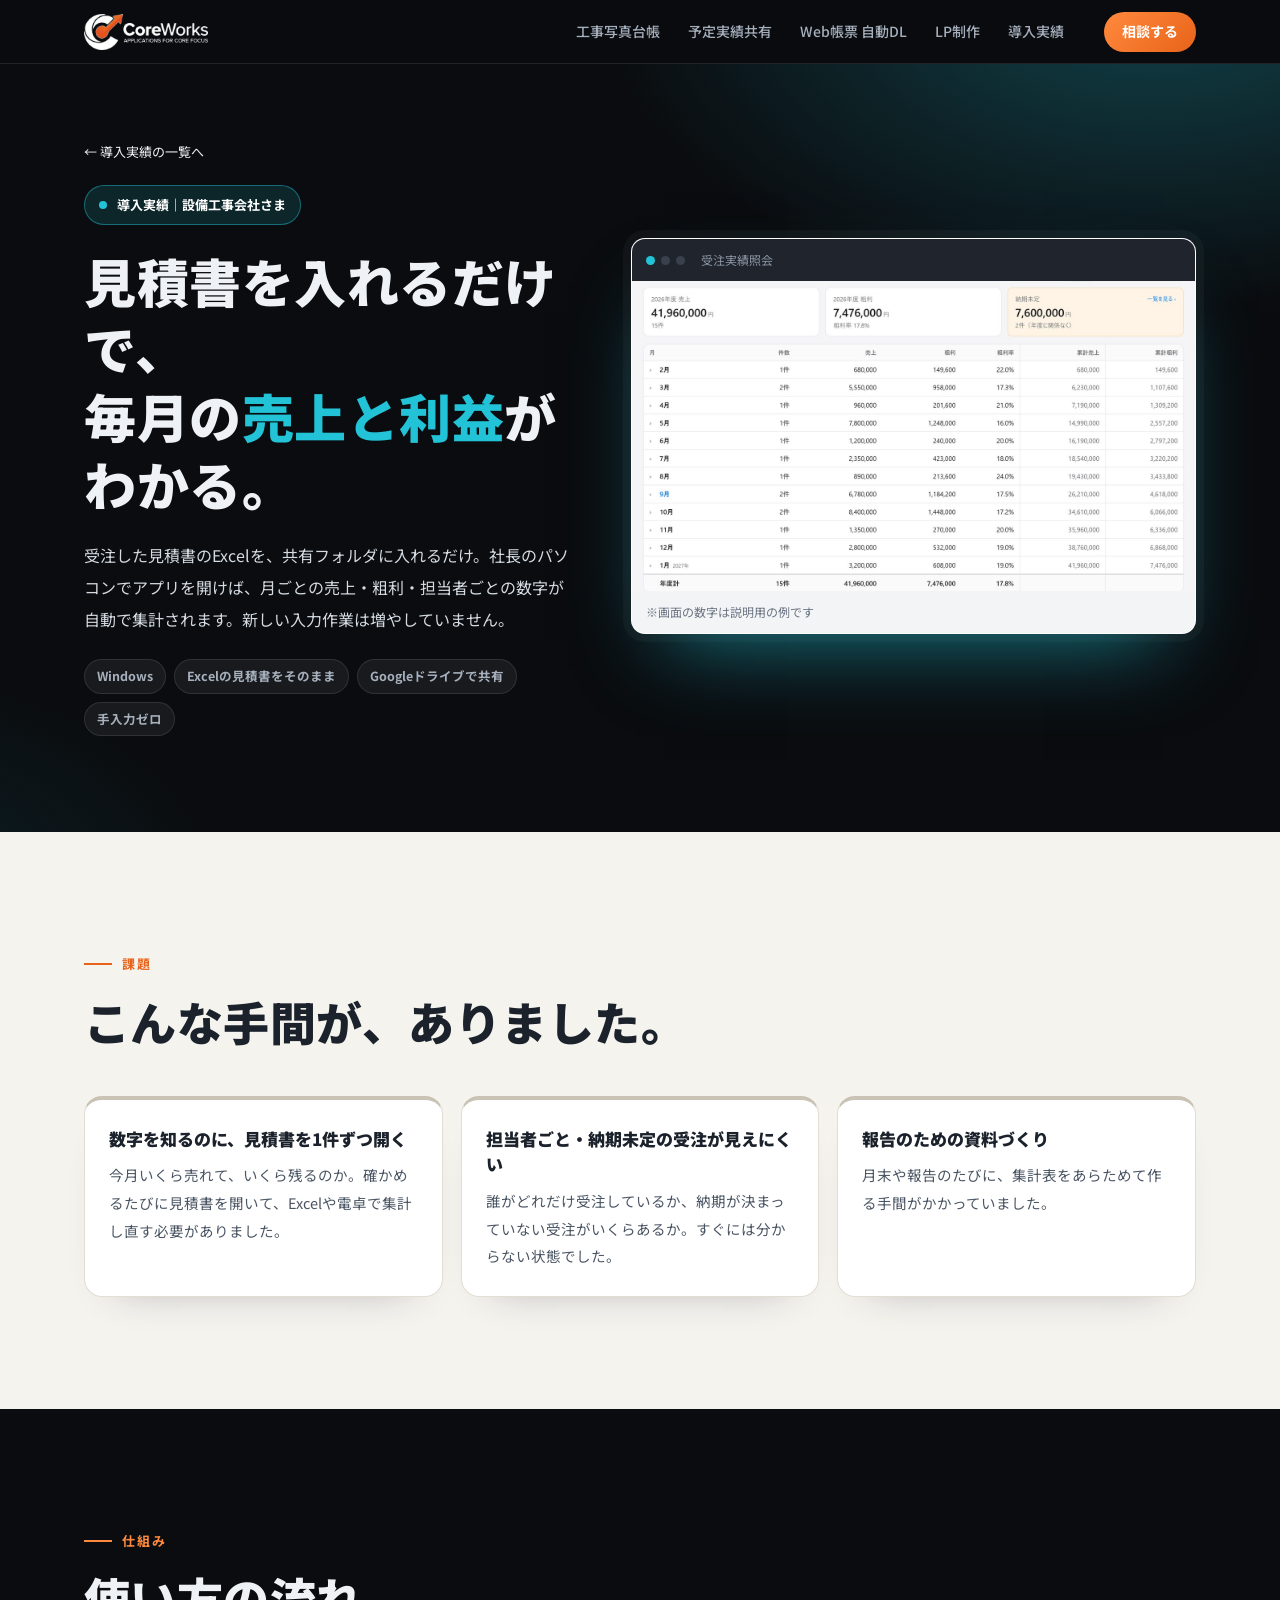
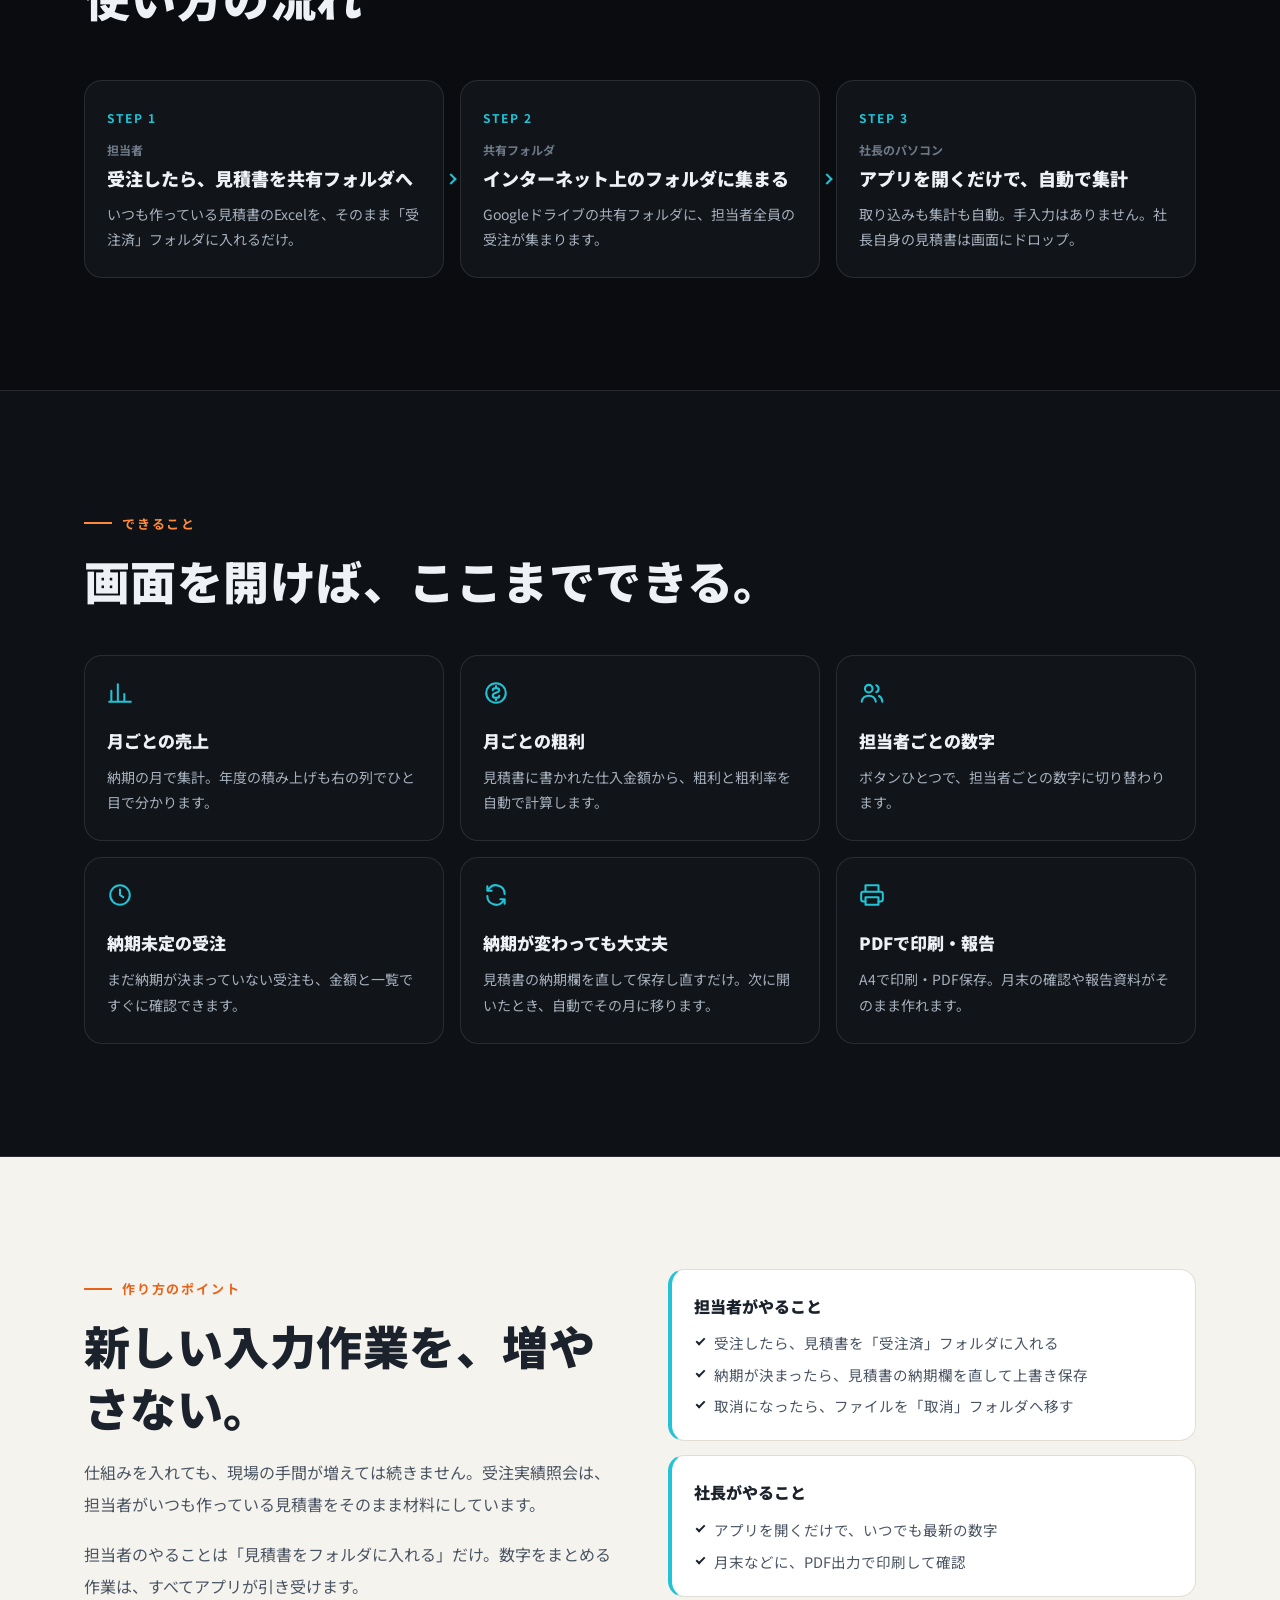
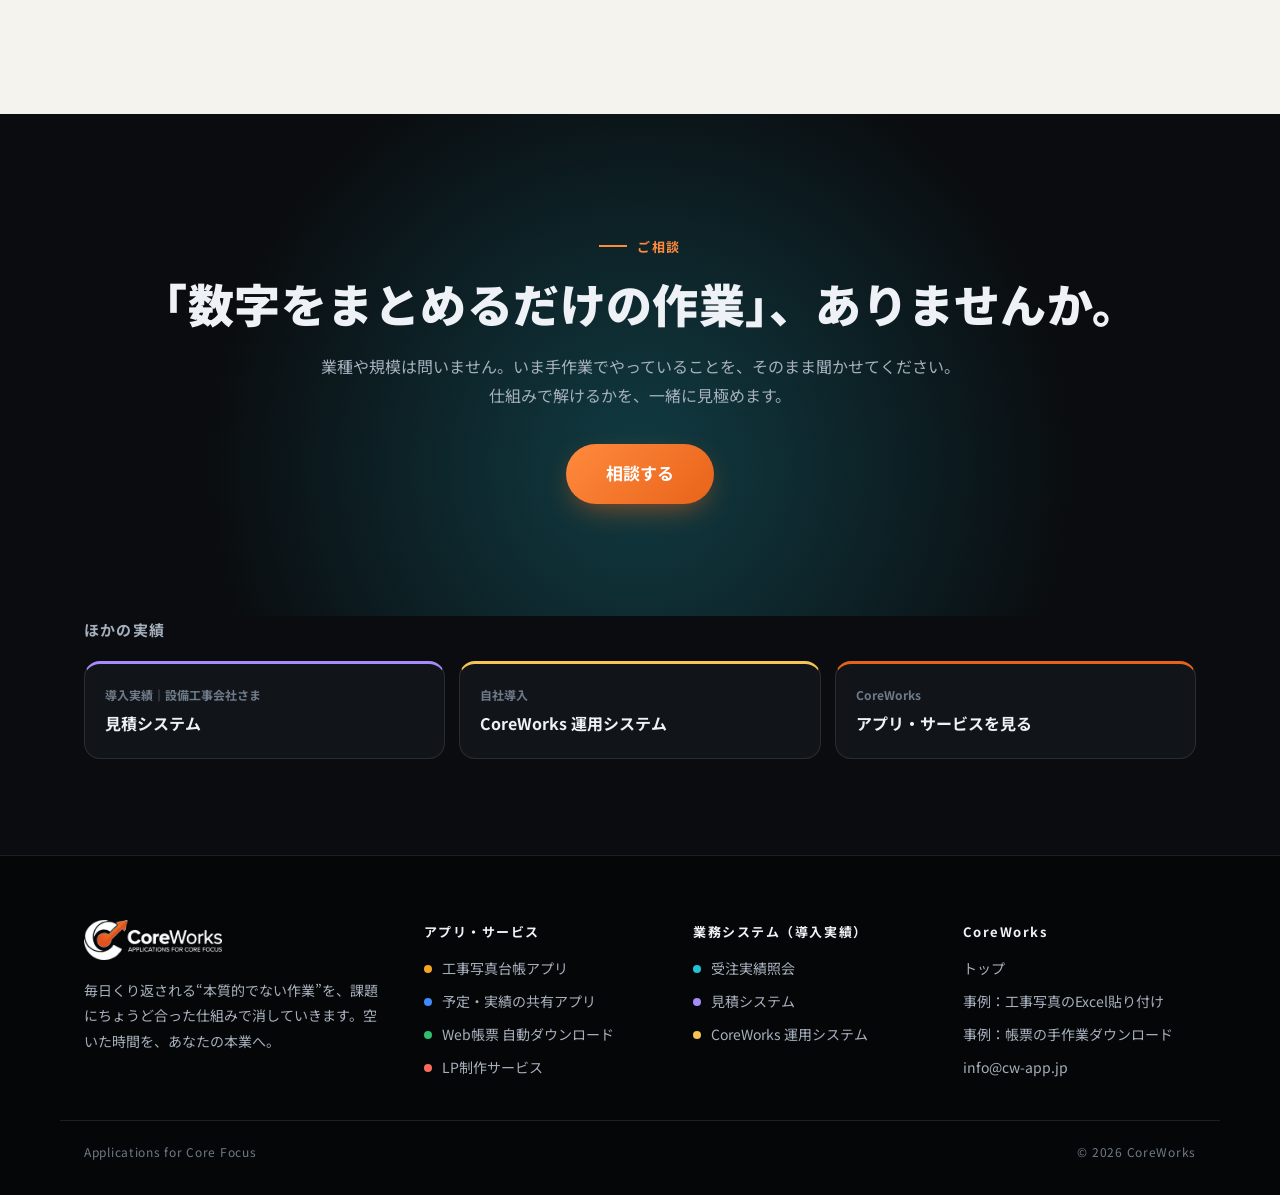
==== juchu/index.html @ 29205e90 "導入実績ページ3つを追加し、トップの製品カードを縮小 - /juchu/ 受注実績照会・/mitsumori/ 見積システム・/unyo/ 運用システム（共通の型 works.css） - トップ: " ====
<!DOCTYPE html>
<html lang="ja">
<head>
<meta charset="UTF-8">
<meta name="viewport" content="width=device-width, initial-scale=1.0">
<title>受注実績照会｜見積書を入れるだけで、毎月の売上と利益がわかる - CoreWorks導入実績</title>
<meta name="description" content="受注した見積書のExcelを共有フォルダに入れるだけ。アプリを開けば、月ごとの売上・粗利・担当者別の数字が自動で集計されます。設備工事会社さまへの導入実績です。">
<link rel="canonical" href="https://cw-app.jp/juchu/">
<meta property="og:title" content="受注実績照会｜見積書を入れるだけで、毎月の売上と利益がわかる - CoreWorks導入実績">
<meta property="og:description" content="受注した見積書のExcelを共有フォルダに入れるだけ。アプリを開けば、月ごとの売上・粗利・担当者別の数字が自動で集計されます。設備工事会社さまへの導入実績です。">
<meta property="og:type" content="article">
<meta property="og:url" content="https://cw-app.jp/juchu/">
<meta property="og:image" content="https://cw-app.jp/assets/img/works/juchu-screen.jpg">
<meta name="theme-color" content="#0a0c0f">
<link rel="icon" href="/assets/logo-sm.png">
<script>document.documentElement.classList.add("js")</script>
<link rel="preconnect" href="https://fonts.googleapis.com">
<link rel="preconnect" href="https://fonts.gstatic.com" crossorigin>
<link rel="stylesheet" href="https://fonts.googleapis.com/css2?family=Noto+Sans+JP:wght@400;500;700;900&display=swap">
<link rel="stylesheet" href="/assets/css/site.css">
<link rel="stylesheet" href="/assets/css/works.css">
</head>
<body class="cw-dark wk" style="--c:var(--c-juchu)">

<!--#header-->
<header class="cw-header">
  <div class="cw-header__in">
    <a class="cw-logo" href="/"><img src="/assets/logo-light.png" alt="CoreWorks" width="124" height="36"></a>
    <nav class="cw-nav" aria-label="メインメニュー">
      <a href="/koji/">工事写真台帳</a>
      <a href="/schedule/">予定実績共有</a>
      <a href="/webchohyo/">Web帳票 自動DL</a>
      <a href="/lp-service/">LP制作</a>
      <a href="/#works">導入実績</a>
    </nav>
    <a class="cw-btn cw-btn--sm" href="mailto:info@cw-app.jp?subject=CoreWorksへの相談">相談する</a>
    <details class="cw-menu">
      <summary aria-label="メニューを開く"><span></span></summary>
      <nav class="cw-menu__panel" aria-label="メニュー">
        <a href="/">トップ</a>
        <a href="/koji/">工事写真台帳アプリ</a>
        <a href="/schedule/">予定・実績の共有アプリ</a>
        <a href="/webchohyo/">Web帳票 自動ダウンロード</a>
        <a href="/lp-service/">LP制作サービス</a>
        <a href="/juchu/" aria-current="page">導入実績：受注実績照会</a>
        <a href="/mitsumori/">導入実績：見積システム</a>
        <a href="/unyo/">導入実績：運用システム</a>
        <a href="/#cases">導入事例</a>
        <a class="cw-btn" href="mailto:info@cw-app.jp?subject=CoreWorksへの相談">相談する</a>
      </nav>
    </details>
  </div>
</header>
<!--/header-->

<main>
  <section class="wk-hero">
    <div class="cw-wrap wk-hero__in">
      <div>
        <a class="wk-back" href="/#works">← 導入実績の一覧へ</a><br>
        <span class="wk-badge">導入実績｜設備工事会社さま</span>
        <h1>見積書を入れるだけで、<br>毎月の<em>売上と利益</em>が<br>わかる。</h1>
        <p class="wk-lead">受注した見積書のExcelを、共有フォルダに入れるだけ。社長のパソコンでアプリを開けば、月ごとの売上・粗利・担当者ごとの数字が自動で集計されます。新しい入力作業は増やしていません。</p>
        <ul class="wk-tags"><li>Windows</li><li>Excelの見積書をそのまま</li><li>Googleドライブで共有</li><li>手入力ゼロ</li></ul>
      </div>
      <figure class="wk-shot"><div class="wk-shot__bar"><i></i><i></i><i></i><span>受注実績照会</span></div><img src="/assets/img/works/juchu-screen.jpg" alt="年度の売上・粗利と月ごとの一覧が並ぶ受注実績照会の画面" width="1400" height="772" fetchpriority="high"><figcaption>※画面の数字は説明用の例です</figcaption></figure>
    </div>
  </section>

  <section class="cw-sec cw-paper">
    <div class="cw-wrap">
      <div class="cw-reveal">
        <span class="cw-eyebrow">課題</span>
        <h2 class="cw-h2">こんな手間が、ありました。</h2>
      </div>
      <div class="wk-pains">
        <div class="wk-pain cw-reveal"><b>数字を知るのに、見積書を1件ずつ開く</b><p>今月いくら売れて、いくら残るのか。確かめるたびに見積書を開いて、Excelや電卓で集計し直す必要がありました。</p></div>
        <div class="wk-pain cw-reveal"><b>担当者ごと・納期未定の受注が見えにくい</b><p>誰がどれだけ受注しているか、納期が決まっていない受注がいくらあるか。すぐには分からない状態でした。</p></div>
        <div class="wk-pain cw-reveal"><b>報告のための資料づくり</b><p>月末や報告のたびに、集計表をあらためて作る手間がかかっていました。</p></div>
      </div>
    </div>
  </section>

  <section class="cw-sec">
    <div class="cw-wrap">
      <div class="cw-reveal">
        <span class="cw-eyebrow">仕組み</span>
        <h2 class="cw-h2">使い方の流れ</h2>
      </div>
      <div class="wk-flow" style="--n:3">
        <div class="wk-step cw-reveal"><small>担当者</small><h3>受注したら、見積書を共有フォルダへ</h3><p>いつも作っている見積書のExcelを、そのまま「受注済」フォルダに入れるだけ。</p></div>
        <div class="wk-step cw-reveal"><small>共有フォルダ</small><h3>インターネット上のフォルダに集まる</h3><p>Googleドライブの共有フォルダに、担当者全員の受注が集まります。</p></div>
        <div class="wk-step cw-reveal"><small>社長のパソコン</small><h3>アプリを開くだけで、自動で集計</h3><p>取り込みも集計も自動。手入力はありません。社長自身の見積書は画面にドロップ。</p></div>
      </div>
    </div>
  </section>

  <section class="cw-sec wk-alt">
    <div class="cw-wrap">
      <div class="cw-reveal">
        <span class="cw-eyebrow">できること</span>
        <h2 class="cw-h2">画面を開けば、ここまでできる。</h2>
      </div>
      <div class="wk-feats">
        <div class="wk-feat cw-reveal"><svg viewBox="0 0 24 24" fill="none" stroke="currentColor" stroke-width="1.9" stroke-linecap="round" stroke-linejoin="round" aria-hidden="true"><path d="M4 20V10M10 20V4M16 20v-7M22 20H2"/></svg><h3>月ごとの売上</h3><p>納期の月で集計。年度の積み上げも右の列でひと目で分かります。</p></div>
        <div class="wk-feat cw-reveal"><svg viewBox="0 0 24 24" fill="none" stroke="currentColor" stroke-width="1.9" stroke-linecap="round" stroke-linejoin="round" aria-hidden="true"><circle cx="12" cy="12" r="9"/><path d="M9 9.5c0-1.4 1.3-2 3-2s3 .8 3 2-1.3 1.8-3 2.3-3 1-3 2.4 1.3 2.3 3 2.3 3-.7 3-2M12 5.5v2M12 16.5v2"/></svg><h3>月ごとの粗利</h3><p>見積書に書かれた仕入金額から、粗利と粗利率を自動で計算します。</p></div>
        <div class="wk-feat cw-reveal"><svg viewBox="0 0 24 24" fill="none" stroke="currentColor" stroke-width="1.9" stroke-linecap="round" stroke-linejoin="round" aria-hidden="true"><circle cx="9" cy="8" r="3.5"/><path d="M2.5 20c.6-3.5 3.3-5.5 6.5-5.5s5.9 2 6.5 5.5M16 4.8a3.5 3.5 0 0 1 0 6.4M18.5 14.8c1.8.8 2.8 2.6 3 5.2"/></svg><h3>担当者ごとの数字</h3><p>ボタンひとつで、担当者ごとの数字に切り替わります。</p></div>
        <div class="wk-feat cw-reveal"><svg viewBox="0 0 24 24" fill="none" stroke="currentColor" stroke-width="1.9" stroke-linecap="round" stroke-linejoin="round" aria-hidden="true"><circle cx="12" cy="12" r="9"/><path d="M12 7v5l3 2"/></svg><h3>納期未定の受注</h3><p>まだ納期が決まっていない受注も、金額と一覧ですぐに確認できます。</p></div>
        <div class="wk-feat cw-reveal"><svg viewBox="0 0 24 24" fill="none" stroke="currentColor" stroke-width="1.9" stroke-linecap="round" stroke-linejoin="round" aria-hidden="true"><path d="M20 11a8 8 0 0 0-14.6-4.5M4 4v4h4M4 13a8 8 0 0 0 14.6 4.5M20 20v-4h-4"/></svg><h3>納期が変わっても大丈夫</h3><p>見積書の納期欄を直して保存し直すだけ。次に開いたとき、自動でその月に移ります。</p></div>
        <div class="wk-feat cw-reveal"><svg viewBox="0 0 24 24" fill="none" stroke="currentColor" stroke-width="1.9" stroke-linecap="round" stroke-linejoin="round" aria-hidden="true"><path d="M6 9V3h12v6M6 18H4a2 2 0 0 1-2-2v-5a2 2 0 0 1 2-2h16a2 2 0 0 1 2 2v5a2 2 0 0 1-2 2h-2"/><path d="M6 14h12v7H6z"/></svg><h3>PDFで印刷・報告</h3><p>A4で印刷・PDF保存。月末の確認や報告資料がそのまま作れます。</p></div>
      </div>
      
    </div>
  </section>

  <section class="cw-sec cw-paper">
    <div class="cw-wrap wk-point">
      <div class="cw-reveal">
        <span class="cw-eyebrow">作り方のポイント</span>
        <h2 class="cw-h2">新しい入力作業を、増やさない。</h2>
        <p>仕組みを入れても、現場の手間が増えては続きません。受注実績照会は、担当者がいつも作っている見積書をそのまま材料にしています。</p>
        <p>担当者のやることは「見積書をフォルダに入れる」だけ。数字をまとめる作業は、すべてアプリが引き受けます。</p>
      </div>
      <div class="wk-roles cw-reveal">
          <div class="wk-role"><h3>担当者がやること</h3><ul><li>受注したら、見積書を「受注済」フォルダに入れる</li><li>納期が決まったら、見積書の納期欄を直して上書き保存</li><li>取消になったら、ファイルを「取消」フォルダへ移す</li></ul></div>
          <div class="wk-role"><h3>社長がやること</h3><ul><li>アプリを開くだけで、いつでも最新の数字</li><li>月末などに、PDF出力で印刷して確認</li></ul></div>
      </div>
    </div>
  </section>

  <section class="cw-sec wk-cta">
    <div class="cw-wrap cw-reveal">
      <span class="cw-eyebrow">ご相談</span>
      <h2 class="cw-h2">「数字をまとめるだけの作業」、ありませんか。</h2>
      <p class="cw-lead">業種や規模は問いません。いま手作業でやっていることを、そのまま聞かせてください。仕組みで解けるかを、一緒に見極めます。</p>
      <a class="cw-btn" href="mailto:info@cw-app.jp?subject=受注実績照会について">相談する</a>
    </div>
  </section>

  <section class="wk-more">
    <div class="cw-wrap">
      <h2>ほかの実績</h2>
      <div class="wk-more__list">
        <a href="/mitsumori/" style="--m:var(--c-mitsumori)"><small>導入実績｜設備工事会社さま</small><b>見積システム</b></a>
        <a href="/unyo/" style="--m:var(--c-unyo)"><small>自社導入</small><b>CoreWorks 運用システム</b></a>
        <a href="/#products" style="--m:var(--cw-accent)"><small>CoreWorks</small><b>アプリ・サービスを見る</b></a>
      </div>
    </div>
  </section>
</main>

<!--#footer-->
<footer class="cw-footer">
  <div class="cw-footer__in">
    <div class="cw-footer__brand">
      <a href="/"><img src="/assets/logo-light.png" alt="CoreWorks" width="138" height="40" loading="lazy"></a>
      <p>毎日くり返される“本質的でない作業”を、課題にちょうど合った仕組みで消していきます。空いた時間を、あなたの本業へ。</p>
    </div>
    <div>
      <h3>アプリ・サービス</h3>
      <ul>
        <li><a href="/koji/"><span class="cw-footer__dot" style="background:var(--c-koji)"></span>工事写真台帳アプリ</a></li>
        <li><a href="/schedule/"><span class="cw-footer__dot" style="background:var(--c-schedule)"></span>予定・実績の共有アプリ</a></li>
        <li><a href="/webchohyo/"><span class="cw-footer__dot" style="background:var(--c-webchohyo)"></span>Web帳票 自動ダウンロード</a></li>
        <li><a href="/lp-service/"><span class="cw-footer__dot" style="background:var(--c-lp)"></span>LP制作サービス</a></li>
      </ul>
    </div>
    <div>
      <h3>業務システム（導入実績）</h3>
      <ul>
        <li><a href="/juchu/" aria-current="page"><span class="cw-footer__dot" style="background:var(--c-juchu)"></span>受注実績照会</a></li>
        <li><a href="/mitsumori/"><span class="cw-footer__dot" style="background:var(--c-mitsumori)"></span>見積システム</a></li>
        <li><a href="/unyo/"><span class="cw-footer__dot" style="background:var(--c-unyo)"></span>CoreWorks 運用システム</a></li>
      </ul>
    </div>
    <div>
      <h3>CoreWorks</h3>
      <ul>
        <li><a href="/">トップ</a></li>
        <li><a href="/cases/koji-shashin-daicho.html">事例：工事写真のExcel貼り付け</a></li>
        <li><a href="/cases/webchohyo-jido-dl.html">事例：帳票の手作業ダウンロード</a></li>
        <li><a href="mailto:info@cw-app.jp?subject=CoreWorksへの相談">info@cw-app.jp</a></li>
      </ul>
    </div>
  </div>
  <div class="cw-footer__bottom">
    <span>Applications for Core Focus</span>
    <span>© 2026 CoreWorks</span>
  </div>
</footer>
<!--/footer-->

<script>
(function () {
  var els = document.querySelectorAll(".cw-reveal");
  if (!("IntersectionObserver" in window)) { els.forEach(function (e) { e.classList.add("is-in"); }); return; }
  var io = new IntersectionObserver(function (entries) {
    entries.forEach(function (en) { if (en.isIntersecting) { en.target.classList.add("is-in"); io.unobserve(en.target); } });
  }, { rootMargin: "0px 0px -8% 0px" });
  els.forEach(function (e) { io.observe(e); });
  document.querySelectorAll(".cw-menu a").forEach(function (a) {
    a.addEventListener("click", function () { a.closest("details").removeAttribute("open"); });
  });
})();
</script>
</body>
</html>
---- assets/css/site.css ----
/* ==========================================================
   CoreWorks 共通スタイル（cw-app.jp 全ページ共通）
   - 黒基調＋長文を読む面は明るく（.cw-paper）
   - 製品ごとのアクセント色は --c-* を使う
   - 既存ページと衝突しないよう、クラスはすべて cw- 接頭辞
   ========================================================== */
:root {
  --cw-bg: #0a0c0f;
  --cw-bg2: #11151a;
  --cw-bg3: #181d24;
  --cw-line: rgba(255, 255, 255, .10);
  --cw-text: #eef1f5;
  --cw-muted: #a6b0bd;
  --cw-dim: #6f7a88;

  --cw-paper: #f5f3ee;
  --cw-paper2: #ffffff;
  --cw-ink: #1b222c;
  --cw-ink2: #4a5563;
  --cw-rule: #e3ded4;

  --cw-accent: #E8631A;
  --cw-accent2: #FF8A3D;

  --c-koji: #F5A524;
  --c-schedule: #3D8BFF;
  --c-webchohyo: #2FBF71;
  --c-lp: #FF6B5B;
  --c-juchu: #22C3D6;
  --c-mitsumori: #A78BFA;
  --c-unyo: #F5C451;

  --cw-radius: 18px;
  --cw-max: 1160px;
  --cw-header-h: 64px;
  --cw-font: "Noto Sans JP", system-ui, -apple-system, "Hiragino Sans", "Yu Gothic UI", Meiryo, sans-serif;
}

/* ---------- ダーク基調のページ（body に .cw-dark） ---------- */
.cw-dark {
  margin: 0;
  background: var(--cw-bg);
  color: var(--cw-text);
  font-family: var(--cw-font);
  line-height: 1.8;
  -webkit-font-smoothing: antialiased;
  -webkit-text-size-adjust: 100%;
  overflow-x: hidden;
}
.cw-dark *, .cw-dark *::before, .cw-dark *::after { box-sizing: border-box; }
.cw-dark img { max-width: 100%; display: block; }
.cw-dark a { color: inherit; }
html { scroll-behavior: smooth; scroll-padding-top: calc(var(--cw-header-h) + 8px); }
@media (prefers-reduced-motion: reduce) { html { scroll-behavior: auto; } }

.cw-wrap { width: 100%; max-width: var(--cw-max); margin: 0 auto; padding: 0 24px; }
@media (max-width: 600px) { .cw-wrap { padding: 0 16px; } }

.cw-sec { padding: 112px 0; position: relative; }
@media (max-width: 600px) { .cw-sec { padding: 72px 0; } }

.cw-eyebrow {
  display: inline-flex; align-items: center; gap: 10px;
  font-size: 13px; font-weight: 700; letter-spacing: .14em;
  color: var(--cw-accent2);
}
.cw-eyebrow::before { content: ""; width: 28px; height: 2px; background: currentColor; }
.cw-h2 {
  margin: 14px 0 0; font-weight: 900; line-height: 1.35; letter-spacing: .01em;
  font-size: clamp(28px, 4.2vw, 46px);
}
.cw-lead { margin: 18px 0 0; color: var(--cw-muted); font-size: 16px; max-width: 40em; }

/* 読む面（明るいパネル） */
.cw-paper { background: var(--cw-paper); color: var(--cw-ink); }
.cw-paper .cw-lead { color: var(--cw-ink2); }
.cw-paper .cw-eyebrow { color: var(--cw-accent); }

/* ---------- ボタン ---------- */
.cw-btn {
  display: inline-flex; align-items: center; justify-content: center; gap: 10px;
  min-height: 52px; padding: 0 28px; border-radius: 999px;
  background: linear-gradient(135deg, var(--cw-accent2), var(--cw-accent));
  color: #fff !important; font-weight: 700; font-size: 16px; text-decoration: none;
  box-shadow: 0 10px 30px -10px rgba(232, 99, 26, .7);
  transition: transform .2s, box-shadow .2s;
}
.cw-btn:hover { transform: translateY(-2px); box-shadow: 0 16px 36px -12px rgba(232, 99, 26, .85); }
.cw-btn svg { width: 18px; height: 18px; flex: none; }
.cw-btn--ghost {
  background: transparent; box-shadow: inset 0 0 0 1.5px rgba(255, 255, 255, .35);
}
.cw-btn--ghost:hover { box-shadow: inset 0 0 0 1.5px #fff; }
.cw-btn--sm { min-height: 40px; padding: 0 18px; font-size: 14px; box-shadow: none; }

/* ---------- ヘッダー ---------- */
.cw-header {
  position: sticky; top: 0; z-index: 50;
  height: var(--cw-header-h);
  background: rgba(10, 12, 15, .82);
  -webkit-backdrop-filter: saturate(160%) blur(14px);
  backdrop-filter: saturate(160%) blur(14px);
  border-bottom: 1px solid var(--cw-line);
  font-family: var(--cw-font);
  color: var(--cw-text);
}
.cw-header__in {
  max-width: var(--cw-max); height: 100%; margin: 0 auto; padding: 0 24px;
  display: flex; align-items: center; gap: 28px;
}
.cw-logo { display: block; flex: none; line-height: 0; }
.cw-logo img { height: 36px; width: auto; }
.cw-nav { display: flex; gap: 4px; margin-left: auto; }
.cw-nav a {
  position: relative; padding: 8px 12px; border-radius: 8px;
  color: var(--cw-muted); font-size: 14px; font-weight: 500; text-decoration: none; white-space: nowrap;
  transition: color .2s, background .2s;
}
.cw-nav a:hover { color: #fff; background: rgba(255, 255, 255, .06); }
.cw-nav a[aria-current="page"] { color: #fff; }
.cw-nav a[aria-current="page"]::after {
  content: ""; position: absolute; left: 12px; right: 12px; bottom: 2px; height: 2px;
  background: var(--cw-accent); border-radius: 2px;
}
.cw-header .cw-btn--sm { flex: none; }

.cw-menu { display: none; position: relative; }
.cw-menu > summary {
  list-style: none; cursor: pointer; width: 44px; height: 44px; border-radius: 10px;
  display: grid; place-items: center;
}
.cw-menu > summary::-webkit-details-marker { display: none; }
.cw-menu > summary span,
.cw-menu > summary span::before,
.cw-menu > summary span::after {
  display: block; width: 20px; height: 2px; background: #fff; border-radius: 2px;
  transition: transform .25s, opacity .25s;
}
.cw-menu > summary span { position: relative; }
.cw-menu > summary span::before, .cw-menu > summary span::after { content: ""; position: absolute; left: 0; }
.cw-menu > summary span::before { top: -6px; }
.cw-menu > summary span::after { top: 6px; }
.cw-menu[open] > summary span { background: transparent; }
.cw-menu[open] > summary span::before { transform: translateY(6px) rotate(45deg); }
.cw-menu[open] > summary span::after { transform: translateY(-6px) rotate(-45deg); }
.cw-menu__panel {
  position: fixed; left: 0; right: 0; top: var(--cw-header-h);
  background: rgba(10, 12, 15, .97); border-bottom: 1px solid var(--cw-line);
  padding: 8px 16px 20px;
}
.cw-menu__panel a {
  display: flex; justify-content: space-between; align-items: center;
  padding: 16px 4px; border-bottom: 1px solid var(--cw-line);
  color: var(--cw-text); text-decoration: none; font-weight: 500;
}
.cw-menu__panel a::after { content: "→"; color: var(--cw-dim); }
.cw-menu__panel a[aria-current="page"] { color: var(--cw-accent2); }
.cw-menu__panel .cw-btn { margin-top: 18px; width: 100%; border-bottom: 0; justify-content: center; }
.cw-menu__panel .cw-btn::after { content: none; }

@media (max-width: 960px) {
  .cw-nav { display: none; }
  .cw-header .cw-btn--sm { margin-left: auto; }
  .cw-menu { display: block; }
}
@media (max-width: 600px) {
  .cw-header__in { padding: 0 8px 0 16px; gap: 8px; }
  .cw-logo img { height: 30px; }
}

/* ---------- フッター ---------- */
.cw-footer {
  background: #050607; color: var(--cw-muted);
  border-top: 1px solid var(--cw-line);
  font-family: var(--cw-font); font-size: 14px; line-height: 1.8;
}
.cw-footer a { color: var(--cw-muted); text-decoration: none; }
.cw-footer a:hover { color: #fff; }
.cw-footer__in {
  max-width: var(--cw-max); margin: 0 auto; padding: 64px 24px 40px;
  display: grid; grid-template-columns: 1.3fr 1fr 1fr 1fr; gap: 36px;
}
.cw-footer__brand img { height: 40px; width: auto; }
.cw-footer__brand p { margin: 18px 0 0; max-width: 24em; }
.cw-footer h3 {
  margin: 0 0 12px; color: var(--cw-text); font-size: 13px; letter-spacing: .12em; font-weight: 700;
}
.cw-footer ul { list-style: none; margin: 0; padding: 0; display: grid; gap: 8px; }
.cw-footer__dot { display: inline-block; width: 8px; height: 8px; border-radius: 50%; margin-right: 10px; vertical-align: 1px; }
.cw-footer__bottom {
  max-width: var(--cw-max); margin: 0 auto; padding: 20px 24px 32px;
  border-top: 1px solid var(--cw-line);
  display: flex; justify-content: space-between; gap: 16px; flex-wrap: wrap;
  font-size: 12px; color: var(--cw-dim); letter-spacing: .06em;
}
@media (max-width: 760px) {
  .cw-footer__in { grid-template-columns: 1fr 1fr; padding: 48px 16px 32px; gap: 32px; }
  .cw-footer__brand { grid-column: 1 / -1; }
  .cw-footer__bottom { padding: 20px 16px 28px; }
}

/* ---------- スクロール表示（JS有効時のみ隠す） ---------- */
.js .cw-reveal { opacity: 0; transform: translateY(22px); transition: opacity .8s ease, transform .8s ease; }
.js .cw-reveal.is-in { opacity: 1; transform: none; }
@media (prefers-reduced-motion: reduce) {
  .js .cw-reveal { opacity: 1; transform: none; transition: none; }
}

/* 明るい記事ページ（事例など）に載せたときの上書き防止 */
.cw-footer p { color: var(--cw-muted); }
.cw-header *, .cw-footer * { box-sizing: border-box; }
---- assets/css/works.css ----
/* ==========================================================
   導入実績ページ共通（/juchu/ /mitsumori/ /unyo/）
   site.css の上に重ねる。アクセント色は body の --c で指定
   ========================================================== */
.wk { --c: var(--cw-accent); }

/* ヒーロー */
.wk-hero {
  position: relative; overflow: hidden; isolation: isolate;
  padding: 72px 0 96px;
  background:
    radial-gradient(900px 520px at 90% -10%, color-mix(in srgb, var(--c) 30%, transparent), transparent 62%),
    radial-gradient(600px 400px at -10% 110%, color-mix(in srgb, var(--c) 12%, transparent), transparent 60%),
    var(--cw-bg);
}
.wk-hero__in { display: grid; grid-template-columns: 1fr 1.15fr; gap: 56px; align-items: center; }
.wk-back { display: inline-block; font-size: 13px; color: var(--cw-muted); text-decoration: none; margin-bottom: 22px; }
.wk-back:hover { color: #fff; }
.wk-badge {
  display: inline-flex; align-items: center; gap: 10px;
  padding: 7px 14px; border-radius: 999px; font-size: 13px; font-weight: 700;
  background: color-mix(in srgb, var(--c) 14%, transparent);
  border: 1px solid color-mix(in srgb, var(--c) 45%, transparent); color: #fff;
}
.wk-badge::before { content: ""; width: 8px; height: 8px; border-radius: 50%; background: var(--c); }
.wk-hero h1 {
  margin: 22px 0 0; font-weight: 900; line-height: 1.3; letter-spacing: .01em;
  font-size: clamp(30px, 4.4vw, 52px);
}
.wk-hero h1 em { font-style: normal; color: var(--c); }
.wk-lead { margin: 22px 0 0; font-size: 16px; line-height: 2; color: #d5dbe3; max-width: 32em; }
.wk-tags { list-style: none; margin: 24px 0 0; padding: 0; display: flex; flex-wrap: wrap; gap: 8px; }
.wk-tags li { font-size: 12.5px; font-weight: 700; padding: 5px 12px; border-radius: 999px; background: rgba(255,255,255,.06); border: 1px solid var(--cw-line); color: var(--cw-muted); }

/* 画面写真（ウィンドウ枠つき） */
.wk-shot {
  margin: 0; border-radius: 14px; overflow: hidden; background: #fff;
  border: 1px solid rgba(255,255,255,.16);
  box-shadow: 0 40px 80px -34px color-mix(in srgb, var(--c) 60%, transparent), 0 0 0 8px rgba(255,255,255,.03);
}
.wk-shot__bar { display: flex; align-items: center; gap: 6px; padding: 10px 14px; background: #20252d; }
.wk-shot__bar i { width: 9px; height: 9px; border-radius: 50%; background: #3a414c; }
.wk-shot__bar i:first-child { background: var(--c); }
.wk-shot__bar span { margin-left: 10px; font-size: 12px; color: #8b95a3; }
.wk-shot img { width: 100%; height: auto; display: block; }
.wk-shot figcaption { padding: 10px 14px; font-size: 12px; color: #6b7482; background: #f3f4f6; }

/* 課題（明るい面） */
.wk-pains { margin-top: 44px; display: grid; grid-template-columns: repeat(3, 1fr); gap: 18px; }
.wk-pain {
  padding: 26px 24px; border-radius: var(--cw-radius); background: var(--cw-paper2);
  border: 1px solid var(--cw-rule); border-top: 4px solid #c9c2b5;
  box-shadow: 0 20px 40px -34px rgba(27,34,44,.45);
}
.wk-pain b { display: block; font-size: 17px; font-weight: 900; line-height: 1.5; color: var(--cw-ink); }
.wk-pain p { margin: 10px 0 0; font-size: 14.5px; line-height: 1.9; color: var(--cw-ink2); }

/* 仕組み（ステップ） */
.wk-flow { margin-top: 52px; display: grid; grid-template-columns: repeat(var(--n, 3), 1fr); gap: 16px; counter-reset: f; }
.wk-step {
  position: relative; padding: 26px 22px 24px; border-radius: var(--cw-radius);
  background: var(--cw-bg2); border: 1px solid var(--cw-line);
}
.wk-step::before {
  counter-increment: f; content: "STEP " counter(f);
  display: block; font-size: 12px; font-weight: 700; letter-spacing: .14em; color: var(--c);
}
.wk-step small { display: block; margin-top: 10px; font-size: 12px; color: var(--cw-dim); font-weight: 700; }
.wk-step h3 { margin: 4px 0 0; font-size: 18px; font-weight: 900; line-height: 1.5; }
.wk-step p { margin: 10px 0 0; font-size: 14px; line-height: 1.85; color: var(--cw-muted); }
.wk-step:not(:last-child)::after {
  content: ""; position: absolute; right: -12px; top: 50%; width: 8px; height: 8px; z-index: 2;
  border-top: 2px solid var(--c); border-right: 2px solid var(--c); transform: translateY(-50%) rotate(45deg);
}

/* できること */
.wk-alt { background: #0e1216; border-top: 1px solid var(--cw-line); border-bottom: 1px solid var(--cw-line); }
.wk-feats { margin-top: 44px; display: grid; grid-template-columns: repeat(3, 1fr); gap: 16px; }
.wk-feat { padding: 24px 22px; border-radius: var(--cw-radius); background: var(--cw-bg2); border: 1px solid var(--cw-line); }
.wk-feat svg { width: 26px; height: 26px; color: var(--c); }
.wk-feat h3 { margin: 12px 0 0; font-size: 17px; font-weight: 900; }
.wk-feat p { margin: 8px 0 0; font-size: 14px; line-height: 1.85; color: var(--cw-muted); }
.wk-shot--wide { margin-top: 48px; }

/* ポイント（明るい面） */
.wk-point { display: grid; grid-template-columns: 1fr 1fr; gap: 56px; align-items: start; }
.wk-point p { margin: 18px 0 0; font-size: 16px; line-height: 2; color: var(--cw-ink2); }
.wk-roles { display: grid; gap: 14px; }
.wk-role { padding: 22px 22px; border-radius: 16px; background: var(--cw-paper2); border: 1px solid var(--cw-rule); border-left: 4px solid var(--c); }
.wk-role h3 { margin: 0; font-size: 16px; font-weight: 900; color: var(--cw-ink); }
.wk-role ul { margin: 10px 0 0; padding: 0; list-style: none; display: grid; gap: 6px; }
.wk-role li { position: relative; padding-left: 20px; font-size: 14.5px; line-height: 1.75; color: var(--cw-ink2); }
.wk-role li::before { content: ""; position: absolute; left: 2px; top: 8px; width: 9px; height: 5px; border-left: 2px solid var(--cw-ink); border-bottom: 2px solid var(--cw-ink); transform: rotate(-45deg); }

/* 相談 */
.wk-cta { text-align: center; overflow: hidden; isolation: isolate;
  background: radial-gradient(circle at 50% 70%, color-mix(in srgb, var(--c) 26%, transparent), transparent 60%), var(--cw-bg); }
.wk-cta .cw-lead { margin-left: auto; margin-right: auto; }
.wk-cta .cw-btn { margin-top: 34px; min-height: 60px; padding: 0 40px; font-size: 17px; }

/* ほかの実績 */
.wk-more { padding: 0 0 96px; background: var(--cw-bg); }
.wk-more h2 { margin: 0 0 18px; font-size: 15px; color: var(--cw-muted); font-weight: 700; letter-spacing: .08em; }
.wk-more__list { display: grid; grid-template-columns: repeat(3, 1fr); gap: 14px; }
.wk-more a {
  --m: var(--cw-accent);
  display: block; padding: 20px 20px; border-radius: 16px; text-decoration: none;
  background: var(--cw-bg2); border: 1px solid var(--cw-line); border-top: 3px solid var(--m);
  transition: transform .25s, border-color .25s;
}
.wk-more a:hover { transform: translateY(-4px); }
.wk-more a small { display: block; font-size: 12px; color: var(--cw-dim); font-weight: 700; }
.wk-more a b { display: block; margin-top: 4px; font-size: 16px; }

@media (max-width: 960px) {
  .wk-hero__in { grid-template-columns: 1fr; gap: 40px; }
  .wk-flow { grid-template-columns: 1fr 1fr; }
  .wk-step::after { display: none; }
  .wk-feats { grid-template-columns: 1fr 1fr; }
  .wk-point { grid-template-columns: 1fr; gap: 32px; }
}
@media (max-width: 640px) {
  .wk-hero { padding: 40px 0 64px; }
  .wk-pains, .wk-flow, .wk-feats, .wk-more__list { grid-template-columns: 1fr; }
  .wk-cta .cw-btn { width: 100%; }
}
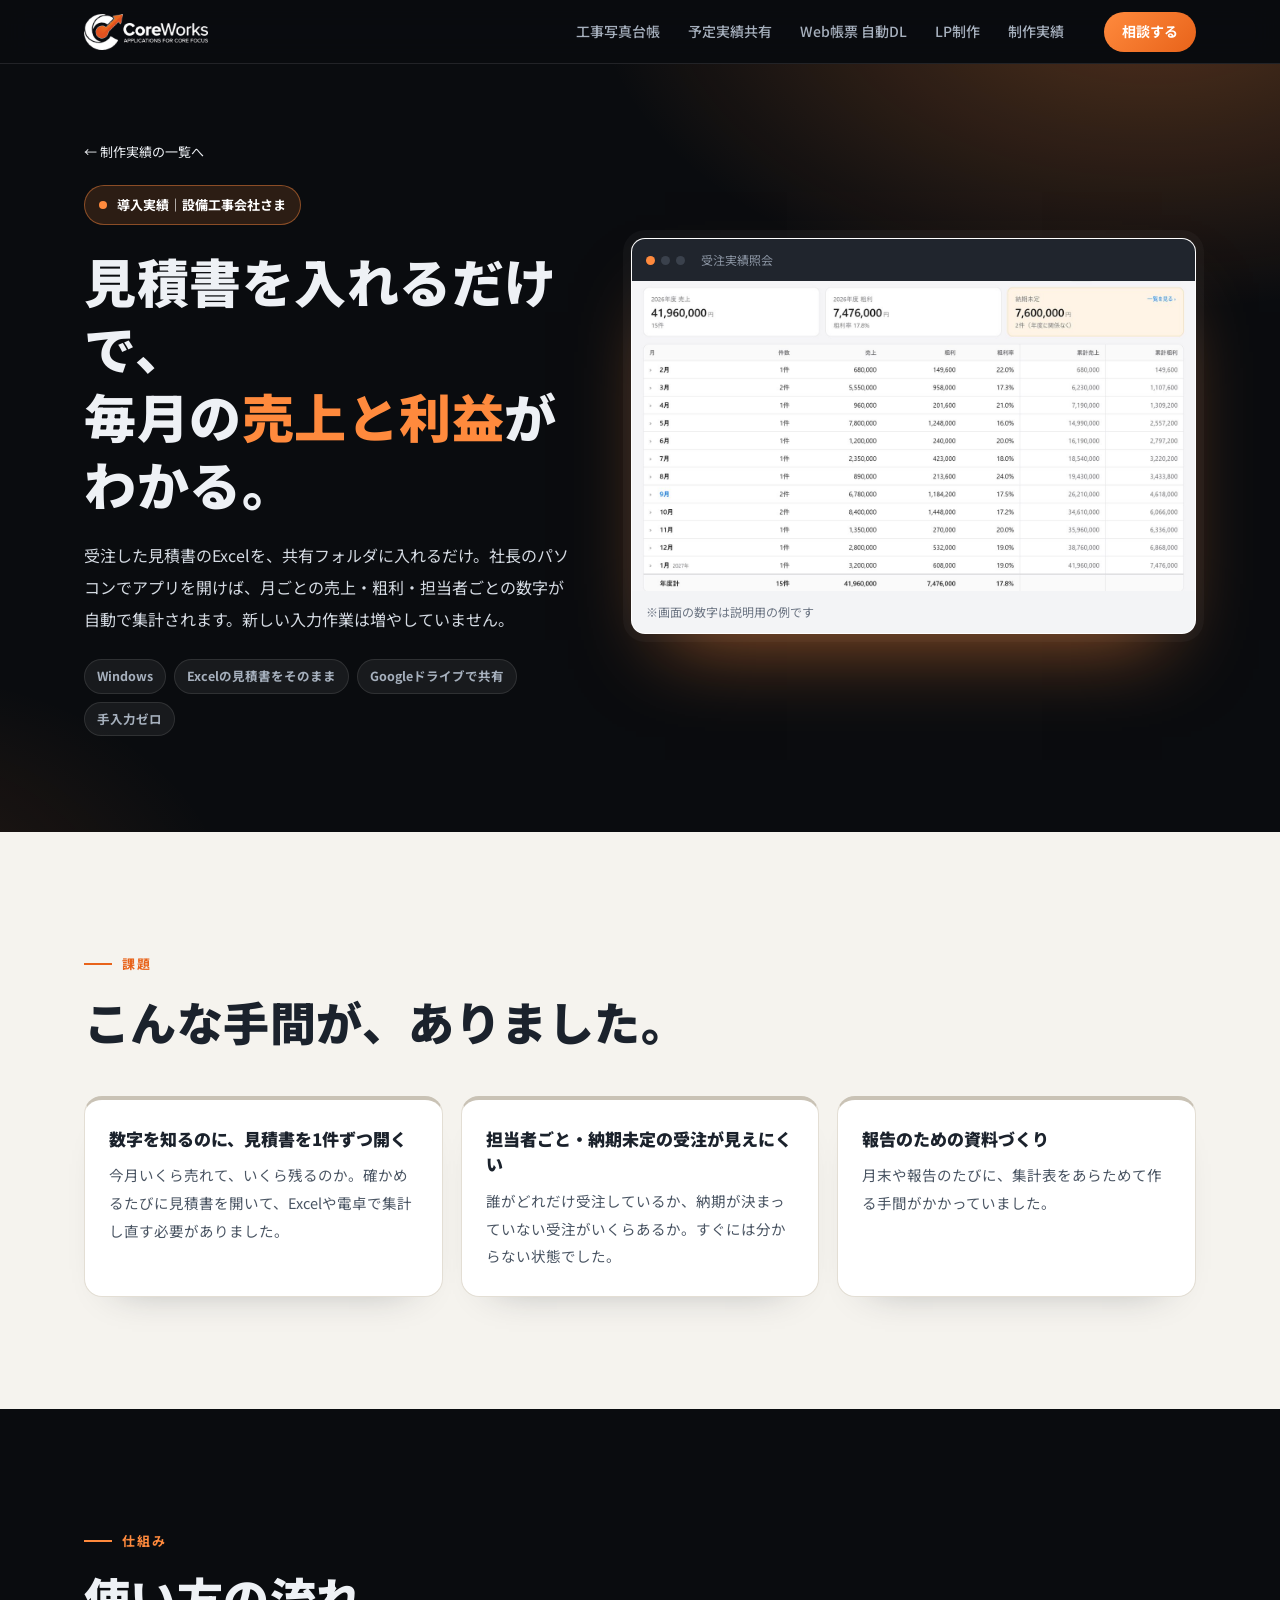
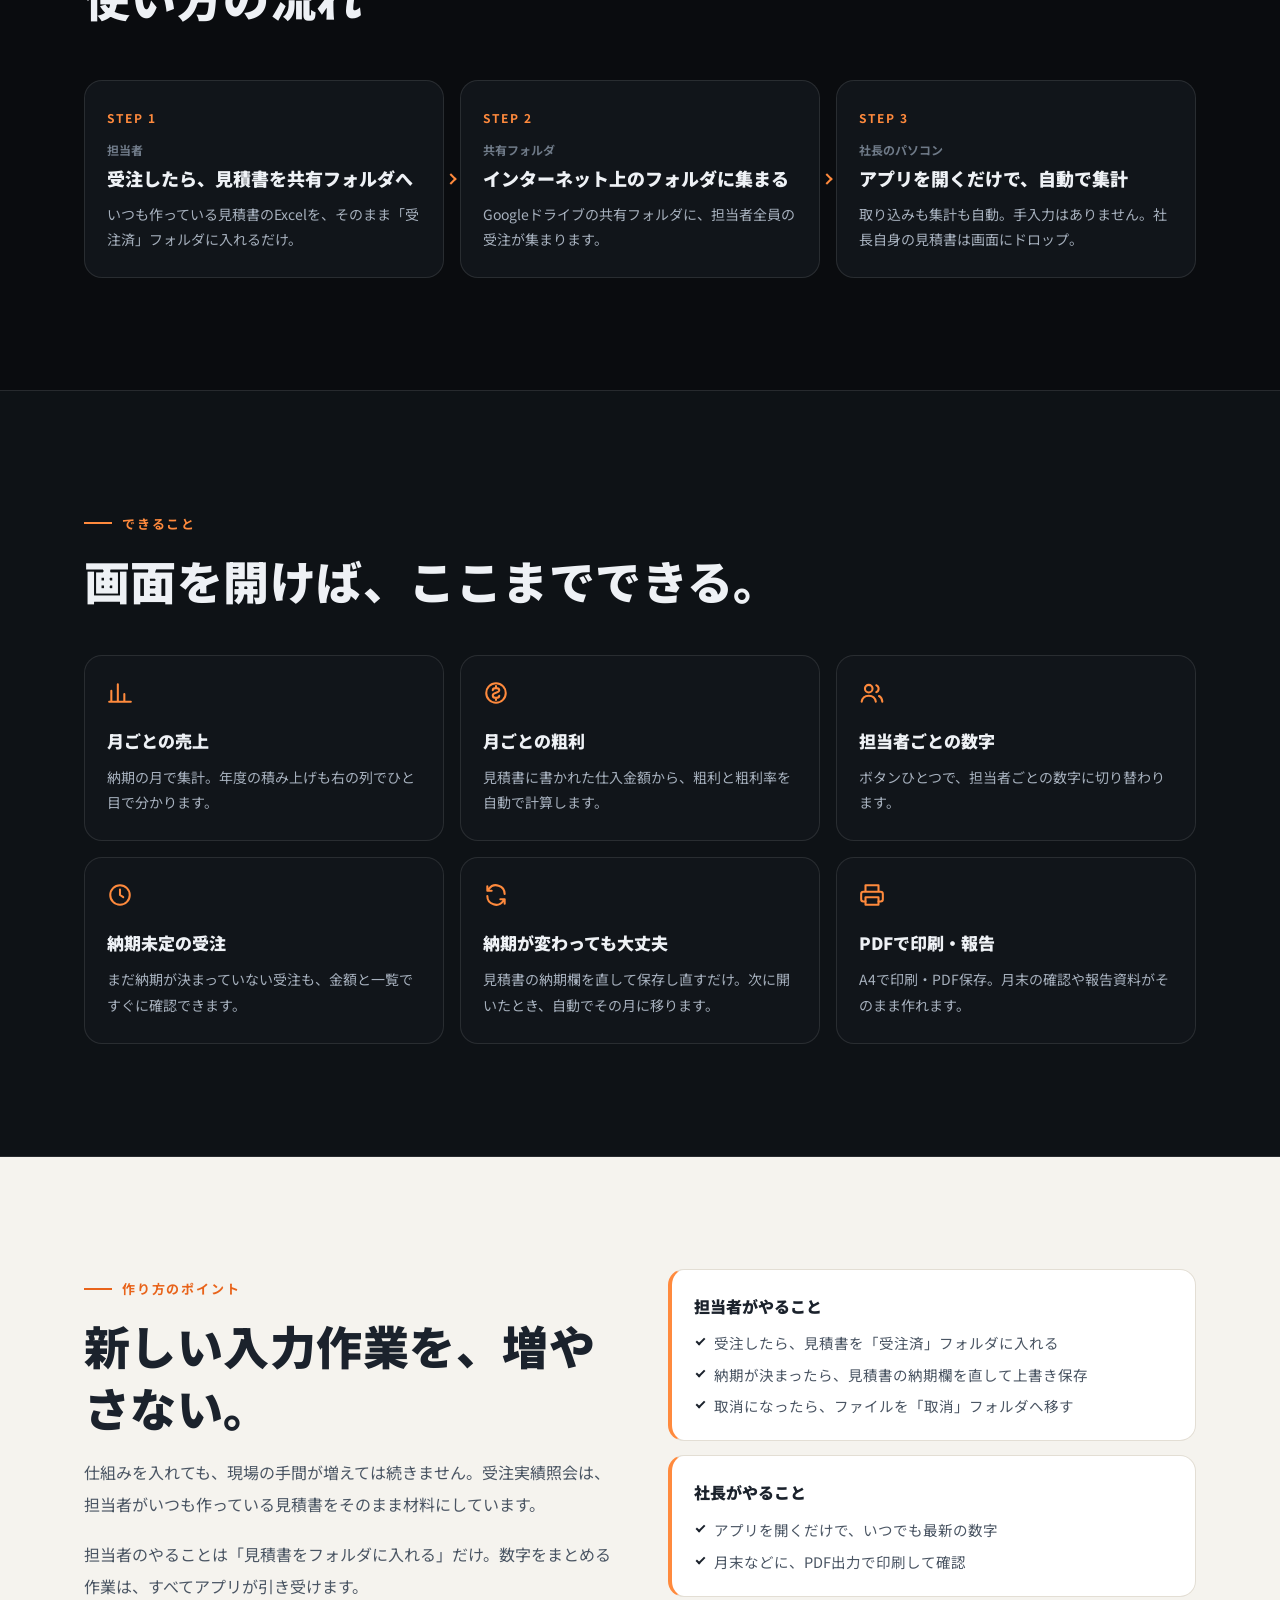
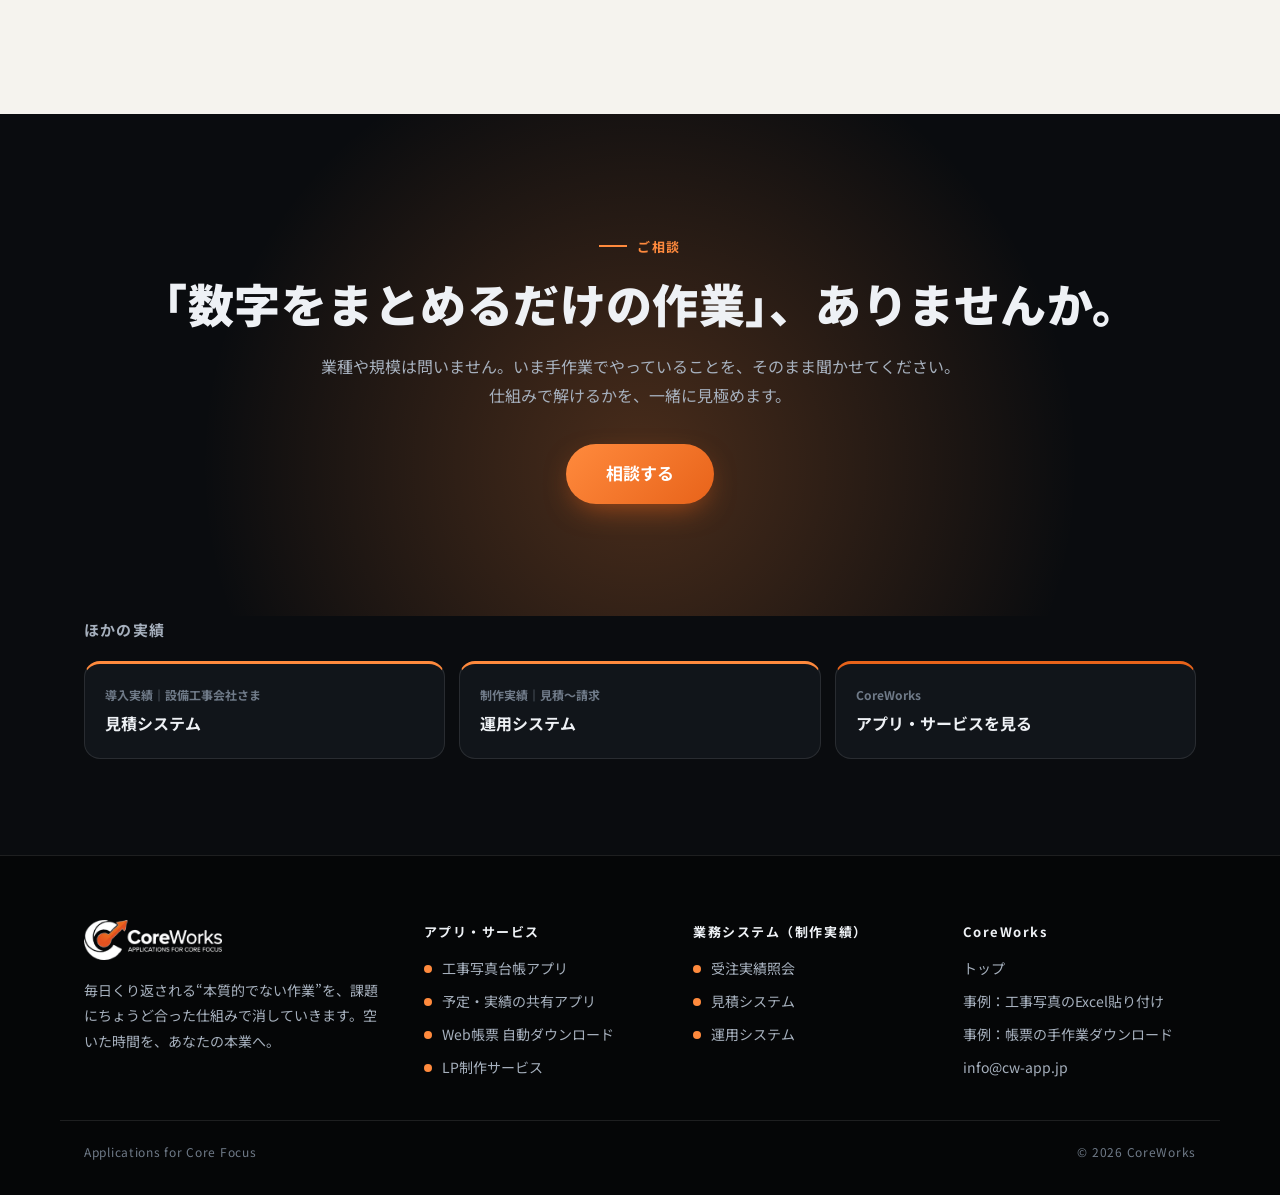
==== commit c7ab5668: "全ページのデザインを統一（オレンジ1色・共通ヘッダー）し、運用システムの表記を変更 - 製品ごとの色をやめ、黒・グレー・白・紙色＋オレンジ1色に統一 - 各LPの独自ヘッダーを共通ヘッダーに置き換え、" ====
--- a/juchu/index.html
+++ b/juchu/index.html
@@ -31,7 +31,7 @@
       <a href="/schedule/">予定実績共有</a>
       <a href="/webchohyo/">Web帳票 自動DL</a>
       <a href="/lp-service/">LP制作</a>
-      <a href="/#works">導入実績</a>
+      <a href="/#works">制作実績</a>
     </nav>
     <a class="cw-btn cw-btn--sm" href="mailto:info@cw-app.jp?subject=CoreWorksへの相談">相談する</a>
     <details class="cw-menu">
@@ -42,9 +42,9 @@
         <a href="/schedule/">予定・実績の共有アプリ</a>
         <a href="/webchohyo/">Web帳票 自動ダウンロード</a>
         <a href="/lp-service/">LP制作サービス</a>
-        <a href="/juchu/" aria-current="page">導入実績：受注実績照会</a>
-        <a href="/mitsumori/">導入実績：見積システム</a>
-        <a href="/unyo/">導入実績：運用システム</a>
+        <a href="/juchu/" aria-current="page">制作実績：受注実績照会</a>
+        <a href="/mitsumori/">制作実績：見積システム</a>
+        <a href="/unyo/">制作実績：運用システム</a>
         <a href="/#cases">導入事例</a>
         <a class="cw-btn" href="mailto:info@cw-app.jp?subject=CoreWorksへの相談">相談する</a>
       </nav>
@@ -57,7 +57,7 @@
   <section class="wk-hero">
     <div class="cw-wrap wk-hero__in">
       <div>
-        <a class="wk-back" href="/#works">← 導入実績の一覧へ</a><br>
+        <a class="wk-back" href="/#works">← 制作実績の一覧へ</a><br>
         <span class="wk-badge">導入実績｜設備工事会社さま</span>
         <h1>見積書を入れるだけで、<br>毎月の<em>売上と利益</em>が<br>わかる。</h1>
         <p class="wk-lead">受注した見積書のExcelを、共有フォルダに入れるだけ。社長のパソコンでアプリを開けば、月ごとの売上・粗利・担当者ごとの数字が自動で集計されます。新しい入力作業は増やしていません。</p>
@@ -142,7 +142,7 @@
       <h2>ほかの実績</h2>
       <div class="wk-more__list">
         <a href="/mitsumori/" style="--m:var(--c-mitsumori)"><small>導入実績｜設備工事会社さま</small><b>見積システム</b></a>
-        <a href="/unyo/" style="--m:var(--c-unyo)"><small>自社導入</small><b>CoreWorks 運用システム</b></a>
+        <a href="/unyo/" style="--m:var(--c-unyo)"><small>制作実績｜見積〜請求</small><b>運用システム</b></a>
         <a href="/#products" style="--m:var(--cw-accent)"><small>CoreWorks</small><b>アプリ・サービスを見る</b></a>
       </div>
     </div>
@@ -166,11 +166,11 @@
       </ul>
     </div>
     <div>
-      <h3>業務システム（導入実績）</h3>
+      <h3>業務システム（制作実績）</h3>
       <ul>
         <li><a href="/juchu/" aria-current="page"><span class="cw-footer__dot" style="background:var(--c-juchu)"></span>受注実績照会</a></li>
         <li><a href="/mitsumori/"><span class="cw-footer__dot" style="background:var(--c-mitsumori)"></span>見積システム</a></li>
-        <li><a href="/unyo/"><span class="cw-footer__dot" style="background:var(--c-unyo)"></span>CoreWorks 運用システム</a></li>
+        <li><a href="/unyo/"><span class="cw-footer__dot" style="background:var(--c-unyo)"></span>運用システム</a></li>
       </ul>
     </div>
     <div>
--- a/assets/css/site.css
+++ b/assets/css/site.css
@@ -22,13 +22,13 @@
   --cw-accent: #E8631A;
   --cw-accent2: #FF8A3D;
 
-  --c-koji: #F5A524;
-  --c-schedule: #3D8BFF;
-  --c-webchohyo: #2FBF71;
-  --c-lp: #FF6B5B;
-  --c-juchu: #22C3D6;
-  --c-mitsumori: #A78BFA;
-  --c-unyo: #F5C451;
+  --c-koji: var(--cw-accent2);
+  --c-schedule: var(--cw-accent2);
+  --c-webchohyo: var(--cw-accent2);
+  --c-lp: var(--cw-accent2);
+  --c-juchu: var(--cw-accent2);
+  --c-mitsumori: var(--cw-accent2);
+  --c-unyo: var(--cw-accent2);
 
   --cw-radius: 18px;
   --cw-max: 1160px;
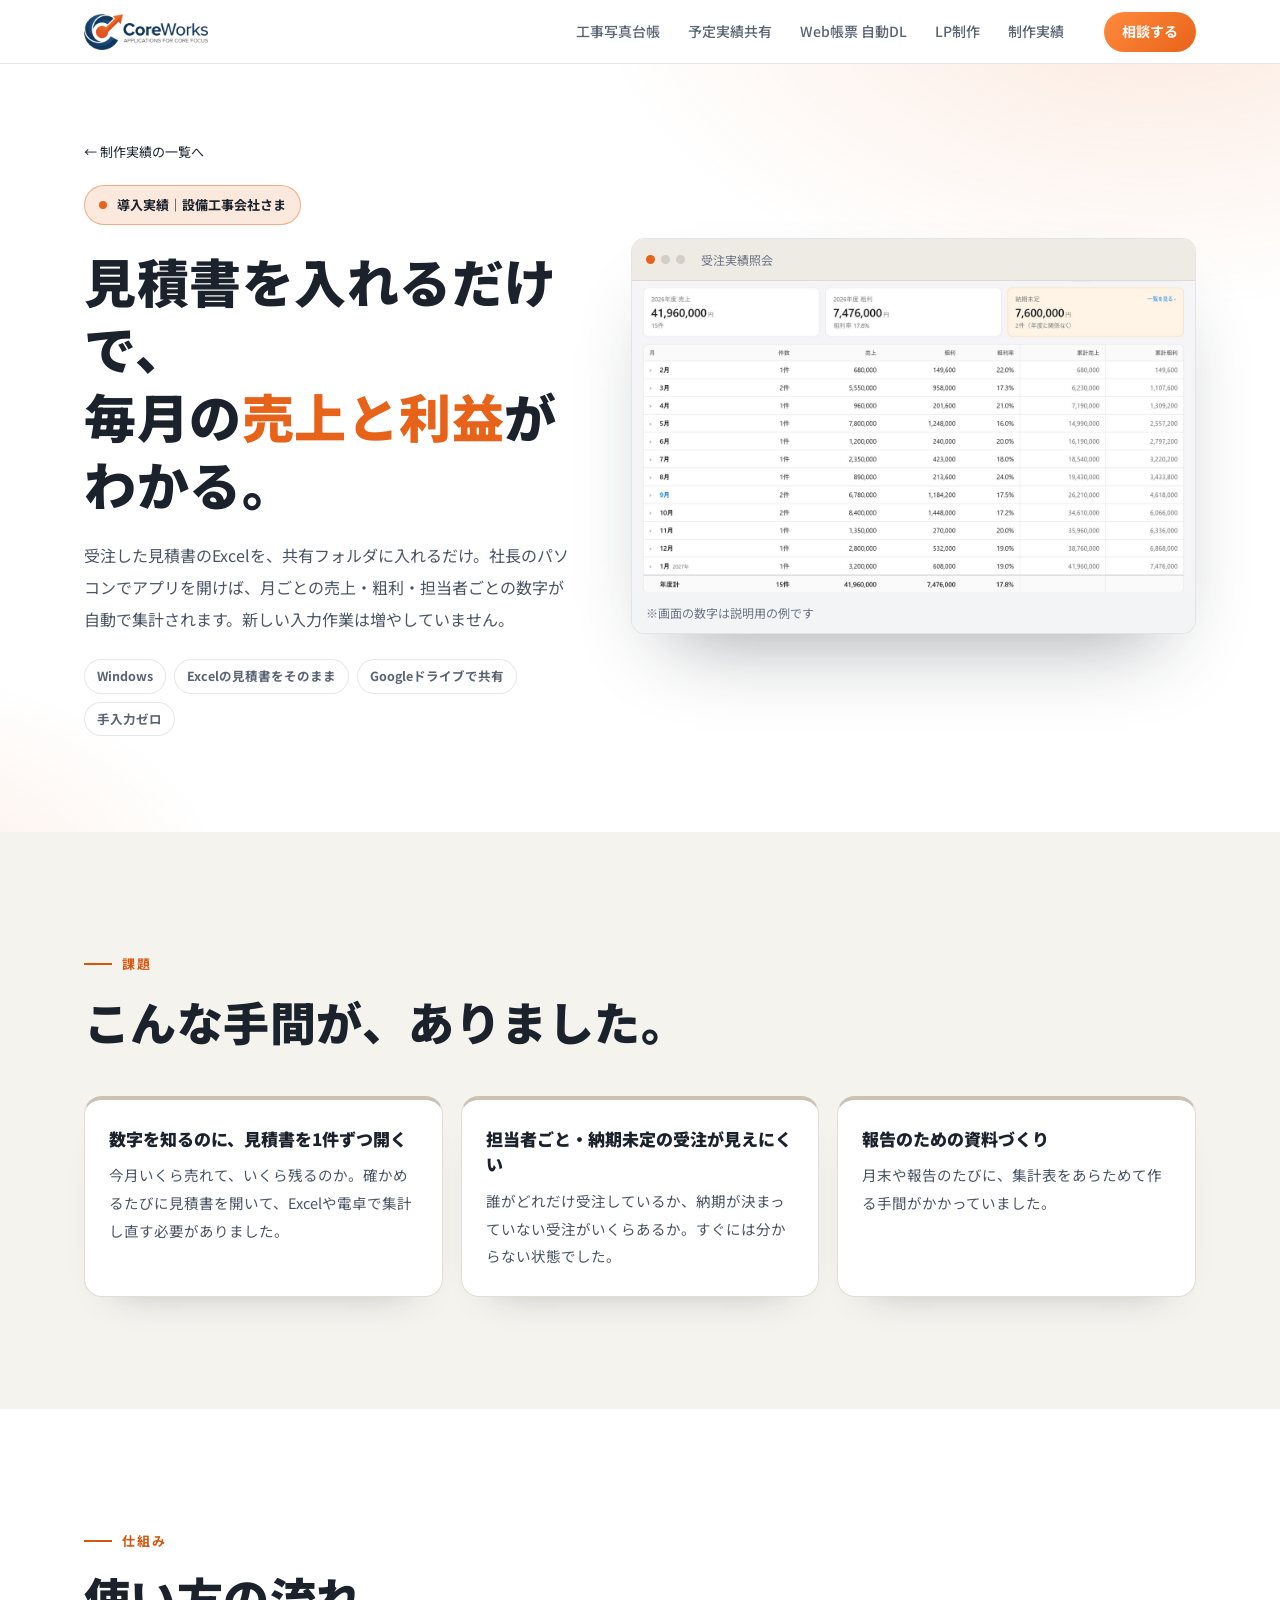
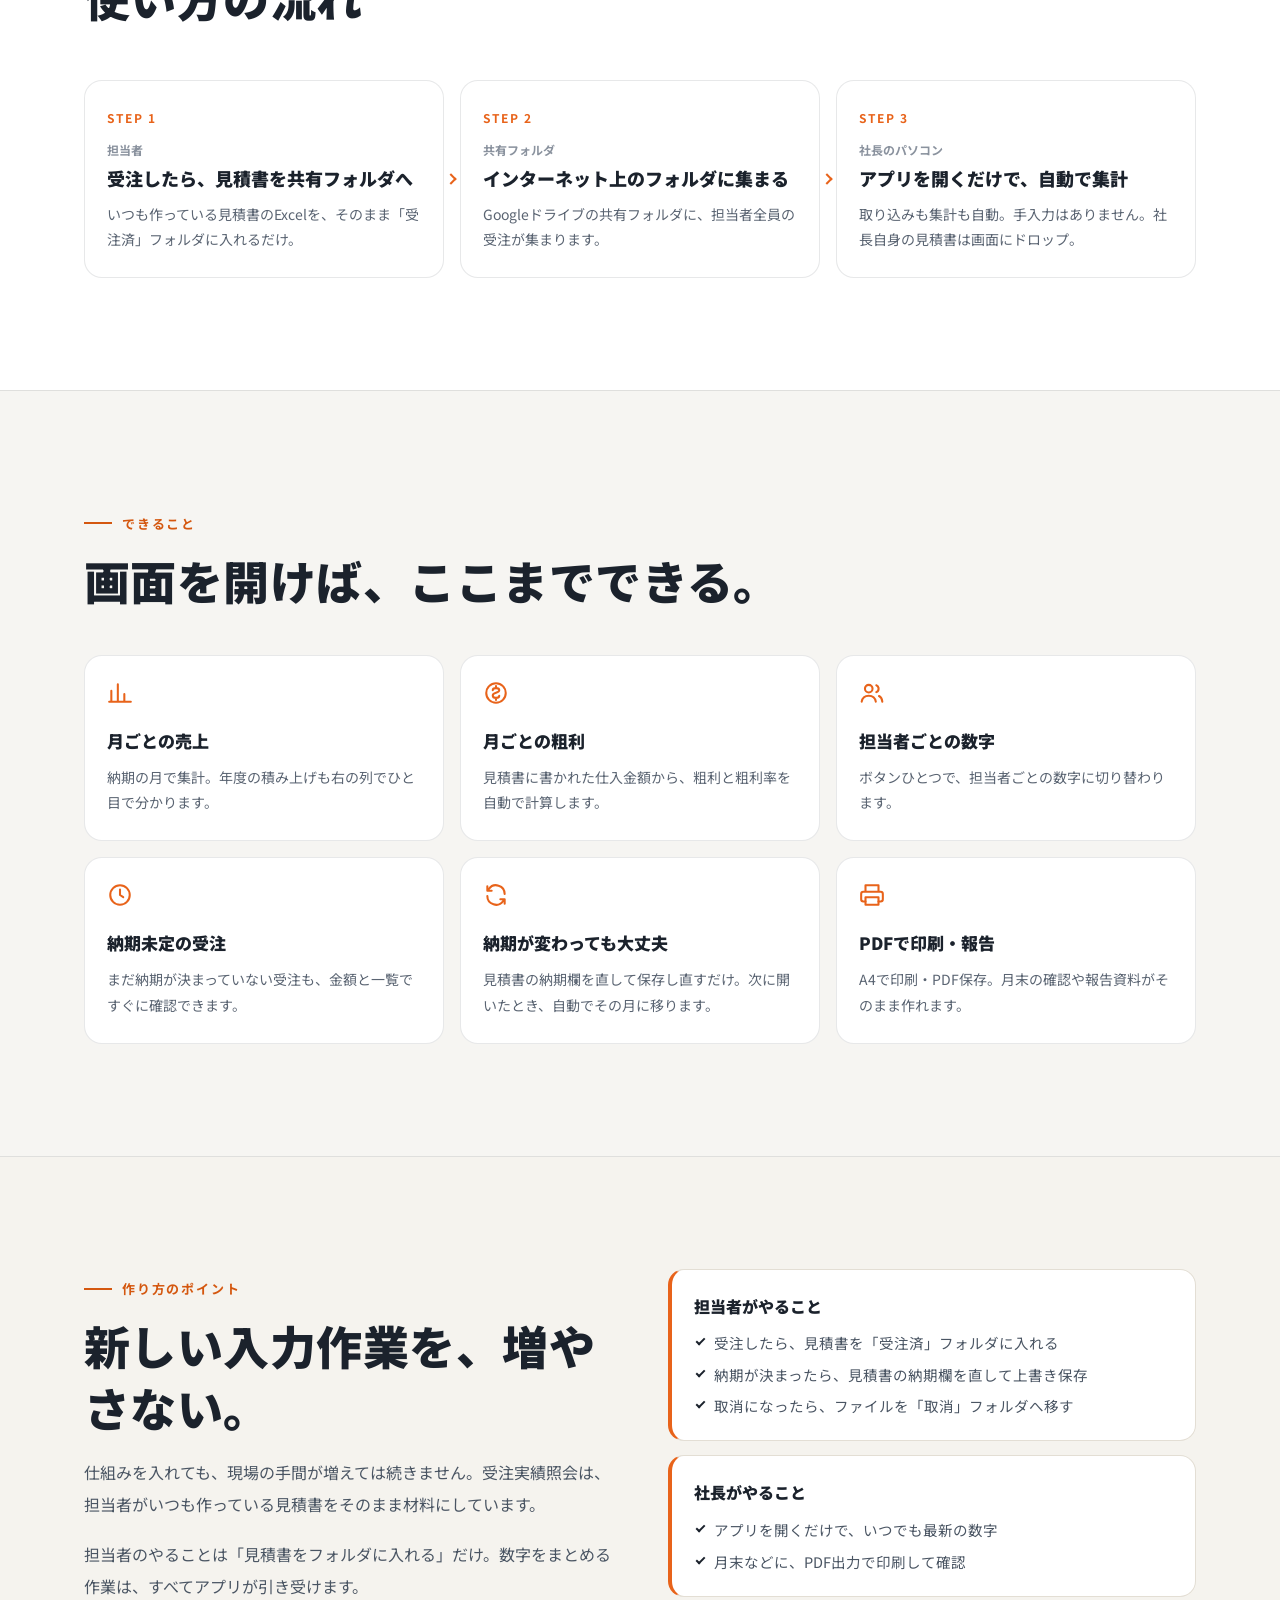
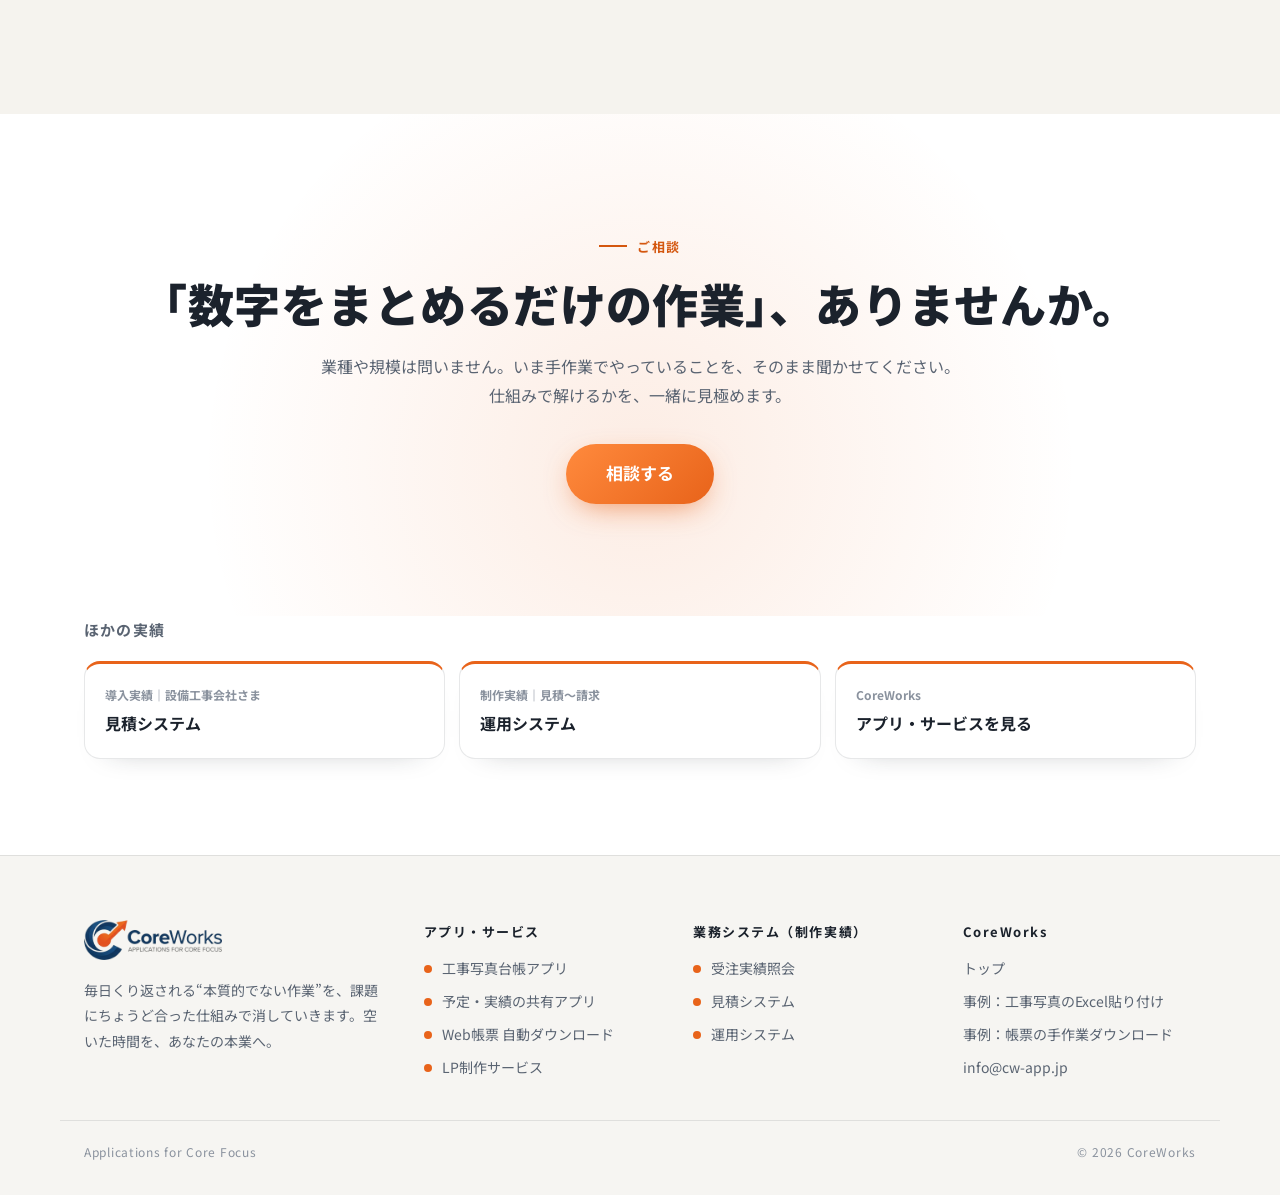
==== commit 0dc6a1a6: "全ページを白基調に変更し、予定実績LPの冒頭画像をホワイトボードに - 共通CSS・ヘッダー・フッターを白基調に（カラーロゴ、紙色フッター） - トップ・各LP・実績ページ・事例ページの暗色部分を白／" ====
--- a/juchu/index.html
+++ b/juchu/index.html
@@ -11,7 +11,7 @@
 <meta property="og:type" content="article">
 <meta property="og:url" content="https://cw-app.jp/juchu/">
 <meta property="og:image" content="https://cw-app.jp/assets/img/works/juchu-screen.jpg">
-<meta name="theme-color" content="#0a0c0f">
+<meta name="theme-color" content="#ffffff">
 <link rel="icon" href="/assets/logo-sm.png">
 <script>document.documentElement.classList.add("js")</script>
 <link rel="preconnect" href="https://fonts.googleapis.com">
@@ -25,7 +25,7 @@
 <!--#header-->
 <header class="cw-header">
   <div class="cw-header__in">
-    <a class="cw-logo" href="/"><img src="/assets/logo-light.png" alt="CoreWorks" width="124" height="36"></a>
+    <a class="cw-logo" href="/"><img src="/assets/logo-sm.png" alt="CoreWorks" width="124" height="36"></a>
     <nav class="cw-nav" aria-label="メインメニュー">
       <a href="/koji/">工事写真台帳</a>
       <a href="/schedule/">予定実績共有</a>
@@ -153,7 +153,7 @@
 <footer class="cw-footer">
   <div class="cw-footer__in">
     <div class="cw-footer__brand">
-      <a href="/"><img src="/assets/logo-light.png" alt="CoreWorks" width="138" height="40" loading="lazy"></a>
+      <a href="/"><img src="/assets/logo-sm.png" alt="CoreWorks" width="138" height="40" loading="lazy"></a>
       <p>毎日くり返される“本質的でない作業”を、課題にちょうど合った仕組みで消していきます。空いた時間を、あなたの本業へ。</p>
     </div>
     <div>
--- a/assets/css/site.css
+++ b/assets/css/site.css
@@ -1,17 +1,17 @@
 /* ==========================================================
    CoreWorks 共通スタイル（cw-app.jp 全ページ共通）
-   - 黒基調＋長文を読む面は明るく（.cw-paper）
+   - 白基調（2026-09-26 黒基調から変更）。.cw-paper は薄い紙色の面
    - 製品ごとのアクセント色は --c-* を使う
    - 既存ページと衝突しないよう、クラスはすべて cw- 接頭辞
    ========================================================== */
 :root {
-  --cw-bg: #0a0c0f;
-  --cw-bg2: #11151a;
-  --cw-bg3: #181d24;
-  --cw-line: rgba(255, 255, 255, .10);
-  --cw-text: #eef1f5;
-  --cw-muted: #a6b0bd;
-  --cw-dim: #6f7a88;
+  --cw-bg: #ffffff;
+  --cw-bg2: #f6f5f2;
+  --cw-bg3: #eeebe5;
+  --cw-line: rgba(27, 34, 44, .10);
+  --cw-text: #1b222c;
+  --cw-muted: #5a6472;
+  --cw-dim: #8a929e;
 
   --cw-paper: #f5f3ee;
   --cw-paper2: #ffffff;
@@ -21,14 +21,15 @@
 
   --cw-accent: #E8631A;
   --cw-accent2: #FF8A3D;
-
-  --c-koji: var(--cw-accent2);
-  --c-schedule: var(--cw-accent2);
-  --c-webchohyo: var(--cw-accent2);
-  --c-lp: var(--cw-accent2);
-  --c-juchu: var(--cw-accent2);
-  --c-mitsumori: var(--cw-accent2);
-  --c-unyo: var(--cw-accent2);
+  --cw-accent-ink: #D4570F; /* 白地の上の文字用（濃いめ） */
+
+  --c-koji: var(--cw-accent);
+  --c-schedule: var(--cw-accent);
+  --c-webchohyo: var(--cw-accent);
+  --c-lp: var(--cw-accent);
+  --c-juchu: var(--cw-accent);
+  --c-mitsumori: var(--cw-accent);
+  --c-unyo: var(--cw-accent);
 
   --cw-radius: 18px;
   --cw-max: 1160px;
@@ -62,7 +63,7 @@
 .cw-eyebrow {
   display: inline-flex; align-items: center; gap: 10px;
   font-size: 13px; font-weight: 700; letter-spacing: .14em;
-  color: var(--cw-accent2);
+  color: var(--cw-accent-ink);
 }
 .cw-eyebrow::before { content: ""; width: 28px; height: 2px; background: currentColor; }
 .cw-h2 {
@@ -74,7 +75,7 @@
 /* 読む面（明るいパネル） */
 .cw-paper { background: var(--cw-paper); color: var(--cw-ink); }
 .cw-paper .cw-lead { color: var(--cw-ink2); }
-.cw-paper .cw-eyebrow { color: var(--cw-accent); }
+.cw-paper .cw-eyebrow { color: var(--cw-accent-ink); }
 
 /* ---------- ボタン ---------- */
 .cw-btn {
@@ -88,16 +89,16 @@
 .cw-btn:hover { transform: translateY(-2px); box-shadow: 0 16px 36px -12px rgba(232, 99, 26, .85); }
 .cw-btn svg { width: 18px; height: 18px; flex: none; }
 .cw-btn--ghost {
-  background: transparent; box-shadow: inset 0 0 0 1.5px rgba(255, 255, 255, .35);
-}
-.cw-btn--ghost:hover { box-shadow: inset 0 0 0 1.5px #fff; }
+  background: transparent; color: var(--cw-text) !important; box-shadow: inset 0 0 0 1.5px rgba(27, 34, 44, .25);
+}
+.cw-btn--ghost:hover { box-shadow: inset 0 0 0 1.5px var(--cw-text); }
 .cw-btn--sm { min-height: 40px; padding: 0 18px; font-size: 14px; box-shadow: none; }
 
 /* ---------- ヘッダー ---------- */
 .cw-header {
   position: sticky; top: 0; z-index: 50;
   height: var(--cw-header-h);
-  background: rgba(10, 12, 15, .82);
+  background: rgba(255, 255, 255, .9);
   -webkit-backdrop-filter: saturate(160%) blur(14px);
   backdrop-filter: saturate(160%) blur(14px);
   border-bottom: 1px solid var(--cw-line);
@@ -116,8 +117,8 @@
   color: var(--cw-muted); font-size: 14px; font-weight: 500; text-decoration: none; white-space: nowrap;
   transition: color .2s, background .2s;
 }
-.cw-nav a:hover { color: #fff; background: rgba(255, 255, 255, .06); }
-.cw-nav a[aria-current="page"] { color: #fff; }
+.cw-nav a:hover { color: var(--cw-text); background: rgba(27, 34, 44, .05); }
+.cw-nav a[aria-current="page"] { color: var(--cw-text); }
 .cw-nav a[aria-current="page"]::after {
   content: ""; position: absolute; left: 12px; right: 12px; bottom: 2px; height: 2px;
   background: var(--cw-accent); border-radius: 2px;
@@ -133,7 +134,7 @@
 .cw-menu > summary span,
 .cw-menu > summary span::before,
 .cw-menu > summary span::after {
-  display: block; width: 20px; height: 2px; background: #fff; border-radius: 2px;
+  display: block; width: 20px; height: 2px; background: var(--cw-text); border-radius: 2px;
   transition: transform .25s, opacity .25s;
 }
 .cw-menu > summary span { position: relative; }
@@ -145,7 +146,7 @@
 .cw-menu[open] > summary span::after { transform: translateY(-6px) rotate(-45deg); }
 .cw-menu__panel {
   position: fixed; left: 0; right: 0; top: var(--cw-header-h);
-  background: rgba(10, 12, 15, .97); border-bottom: 1px solid var(--cw-line);
+  background: rgba(255, 255, 255, .98); border-bottom: 1px solid var(--cw-line); box-shadow: 0 20px 40px -20px rgba(27, 34, 44, .25);
   padding: 8px 16px 20px;
 }
 .cw-menu__panel a {
@@ -154,7 +155,7 @@
   color: var(--cw-text); text-decoration: none; font-weight: 500;
 }
 .cw-menu__panel a::after { content: "→"; color: var(--cw-dim); }
-.cw-menu__panel a[aria-current="page"] { color: var(--cw-accent2); }
+.cw-menu__panel a[aria-current="page"] { color: var(--cw-accent-ink); }
 .cw-menu__panel .cw-btn { margin-top: 18px; width: 100%; border-bottom: 0; justify-content: center; }
 .cw-menu__panel .cw-btn::after { content: none; }
 
@@ -170,12 +171,12 @@
 
 /* ---------- フッター ---------- */
 .cw-footer {
-  background: #050607; color: var(--cw-muted);
+  background: var(--cw-bg2); color: var(--cw-muted);
   border-top: 1px solid var(--cw-line);
   font-family: var(--cw-font); font-size: 14px; line-height: 1.8;
 }
 .cw-footer a { color: var(--cw-muted); text-decoration: none; }
-.cw-footer a:hover { color: #fff; }
+.cw-footer a:hover { color: var(--cw-accent); }
 .cw-footer__in {
   max-width: var(--cw-max); margin: 0 auto; padding: 64px 24px 40px;
   display: grid; grid-template-columns: 1.3fr 1fr 1fr 1fr; gap: 36px;
--- a/assets/css/works.css
+++ b/assets/css/works.css
@@ -9,18 +9,18 @@
   position: relative; overflow: hidden; isolation: isolate;
   padding: 72px 0 96px;
   background:
-    radial-gradient(900px 520px at 90% -10%, color-mix(in srgb, var(--c) 30%, transparent), transparent 62%),
+    radial-gradient(900px 520px at 90% -10%, color-mix(in srgb, var(--c) 14%, transparent), transparent 62%),
     radial-gradient(600px 400px at -10% 110%, color-mix(in srgb, var(--c) 12%, transparent), transparent 60%),
     var(--cw-bg);
 }
 .wk-hero__in { display: grid; grid-template-columns: 1fr 1.15fr; gap: 56px; align-items: center; }
 .wk-back { display: inline-block; font-size: 13px; color: var(--cw-muted); text-decoration: none; margin-bottom: 22px; }
-.wk-back:hover { color: #fff; }
+.wk-back:hover { color: var(--cw-accent); }
 .wk-badge {
   display: inline-flex; align-items: center; gap: 10px;
   padding: 7px 14px; border-radius: 999px; font-size: 13px; font-weight: 700;
   background: color-mix(in srgb, var(--c) 14%, transparent);
-  border: 1px solid color-mix(in srgb, var(--c) 45%, transparent); color: #fff;
+  border: 1px solid color-mix(in srgb, var(--c) 45%, transparent); color: var(--cw-text);
 }
 .wk-badge::before { content: ""; width: 8px; height: 8px; border-radius: 50%; background: var(--c); }
 .wk-hero h1 {
@@ -28,20 +28,20 @@
   font-size: clamp(30px, 4.4vw, 52px);
 }
 .wk-hero h1 em { font-style: normal; color: var(--c); }
-.wk-lead { margin: 22px 0 0; font-size: 16px; line-height: 2; color: #d5dbe3; max-width: 32em; }
+.wk-lead { margin: 22px 0 0; font-size: 16px; line-height: 2; color: var(--cw-ink2); max-width: 32em; }
 .wk-tags { list-style: none; margin: 24px 0 0; padding: 0; display: flex; flex-wrap: wrap; gap: 8px; }
-.wk-tags li { font-size: 12.5px; font-weight: 700; padding: 5px 12px; border-radius: 999px; background: rgba(255,255,255,.06); border: 1px solid var(--cw-line); color: var(--cw-muted); }
+.wk-tags li { font-size: 12.5px; font-weight: 700; padding: 5px 12px; border-radius: 999px; background: #fff; border: 1px solid var(--cw-line); color: var(--cw-muted); }
 
 /* 画面写真（ウィンドウ枠つき） */
 .wk-shot {
   margin: 0; border-radius: 14px; overflow: hidden; background: #fff;
-  border: 1px solid rgba(255,255,255,.16);
-  box-shadow: 0 40px 80px -34px color-mix(in srgb, var(--c) 60%, transparent), 0 0 0 8px rgba(255,255,255,.03);
+  border: 1px solid rgba(27,34,44,.12);
+  box-shadow: 0 40px 80px -40px rgba(27,34,44,.45);
 }
-.wk-shot__bar { display: flex; align-items: center; gap: 6px; padding: 10px 14px; background: #20252d; }
-.wk-shot__bar i { width: 9px; height: 9px; border-radius: 50%; background: #3a414c; }
+.wk-shot__bar { display: flex; align-items: center; gap: 6px; padding: 10px 14px; background: #eeebe5; border-bottom: 1px solid rgba(27,34,44,.08); }
+.wk-shot__bar i { width: 9px; height: 9px; border-radius: 50%; background: #d3cfc7; }
 .wk-shot__bar i:first-child { background: var(--c); }
-.wk-shot__bar span { margin-left: 10px; font-size: 12px; color: #8b95a3; }
+.wk-shot__bar span { margin-left: 10px; font-size: 12px; color: #6b7482; }
 .wk-shot img { width: 100%; height: auto; display: block; }
 .wk-shot figcaption { padding: 10px 14px; font-size: 12px; color: #6b7482; background: #f3f4f6; }
 
@@ -59,7 +59,7 @@
 .wk-flow { margin-top: 52px; display: grid; grid-template-columns: repeat(var(--n, 3), 1fr); gap: 16px; counter-reset: f; }
 .wk-step {
   position: relative; padding: 26px 22px 24px; border-radius: var(--cw-radius);
-  background: var(--cw-bg2); border: 1px solid var(--cw-line);
+  background: #fff; border: 1px solid var(--cw-line);
 }
 .wk-step::before {
   counter-increment: f; content: "STEP " counter(f);
@@ -74,9 +74,9 @@
 }
 
 /* できること */
-.wk-alt { background: #0e1216; border-top: 1px solid var(--cw-line); border-bottom: 1px solid var(--cw-line); }
+.wk-alt { background: var(--cw-bg2); border-top: 1px solid var(--cw-line); border-bottom: 1px solid var(--cw-line); }
 .wk-feats { margin-top: 44px; display: grid; grid-template-columns: repeat(3, 1fr); gap: 16px; }
-.wk-feat { padding: 24px 22px; border-radius: var(--cw-radius); background: var(--cw-bg2); border: 1px solid var(--cw-line); }
+.wk-feat { padding: 24px 22px; border-radius: var(--cw-radius); background: #fff; border: 1px solid var(--cw-line); }
 .wk-feat svg { width: 26px; height: 26px; color: var(--c); }
 .wk-feat h3 { margin: 12px 0 0; font-size: 17px; font-weight: 900; }
 .wk-feat p { margin: 8px 0 0; font-size: 14px; line-height: 1.85; color: var(--cw-muted); }
@@ -94,7 +94,7 @@
 
 /* 相談 */
 .wk-cta { text-align: center; overflow: hidden; isolation: isolate;
-  background: radial-gradient(circle at 50% 70%, color-mix(in srgb, var(--c) 26%, transparent), transparent 60%), var(--cw-bg); }
+  background: radial-gradient(circle at 50% 70%, color-mix(in srgb, var(--c) 12%, transparent), transparent 60%), var(--cw-bg); }
 .wk-cta .cw-lead { margin-left: auto; margin-right: auto; }
 .wk-cta .cw-btn { margin-top: 34px; min-height: 60px; padding: 0 40px; font-size: 17px; }
 
@@ -105,7 +105,7 @@
 .wk-more a {
   --m: var(--cw-accent);
   display: block; padding: 20px 20px; border-radius: 16px; text-decoration: none;
-  background: var(--cw-bg2); border: 1px solid var(--cw-line); border-top: 3px solid var(--m);
+  background: #fff; border: 1px solid var(--cw-line); border-top: 3px solid var(--m); box-shadow: 0 14px 30px -26px rgba(27,34,44,.4);
   transition: transform .25s, border-color .25s;
 }
 .wk-more a:hover { transform: translateY(-4px); }
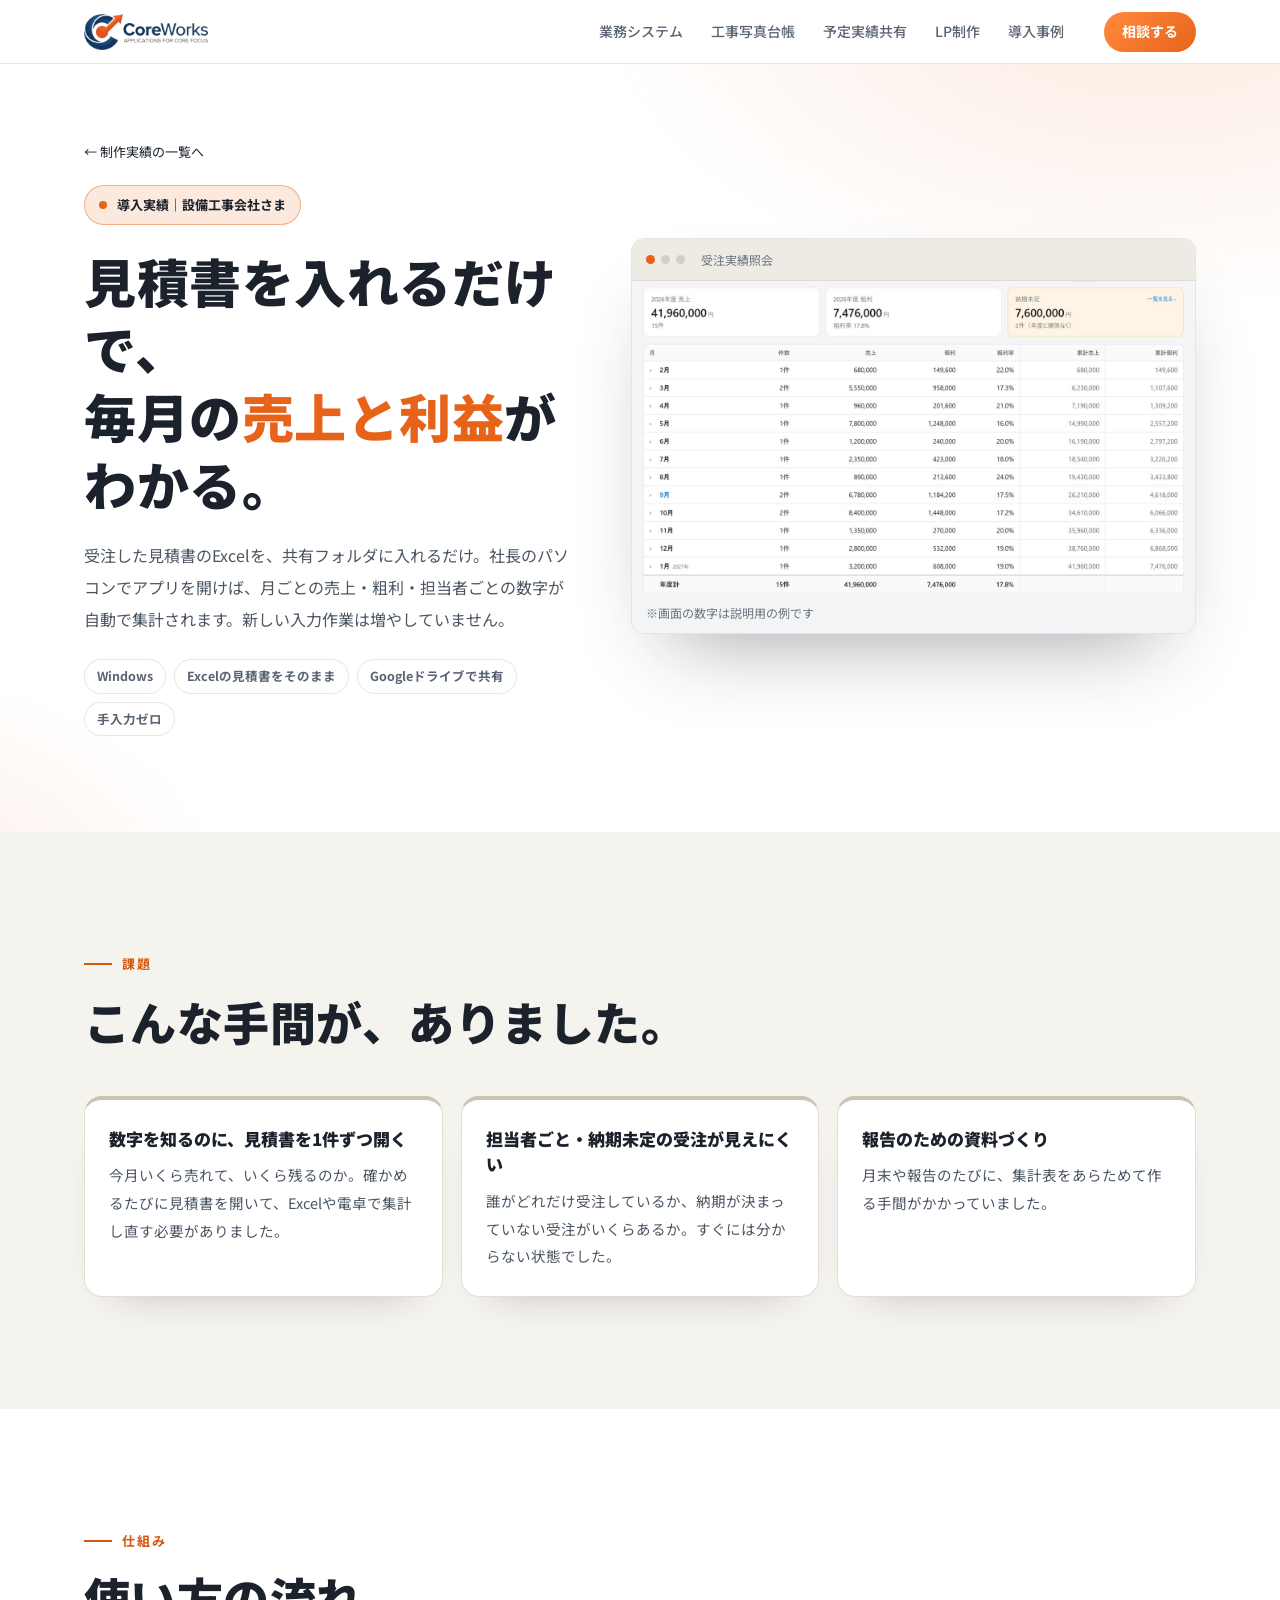
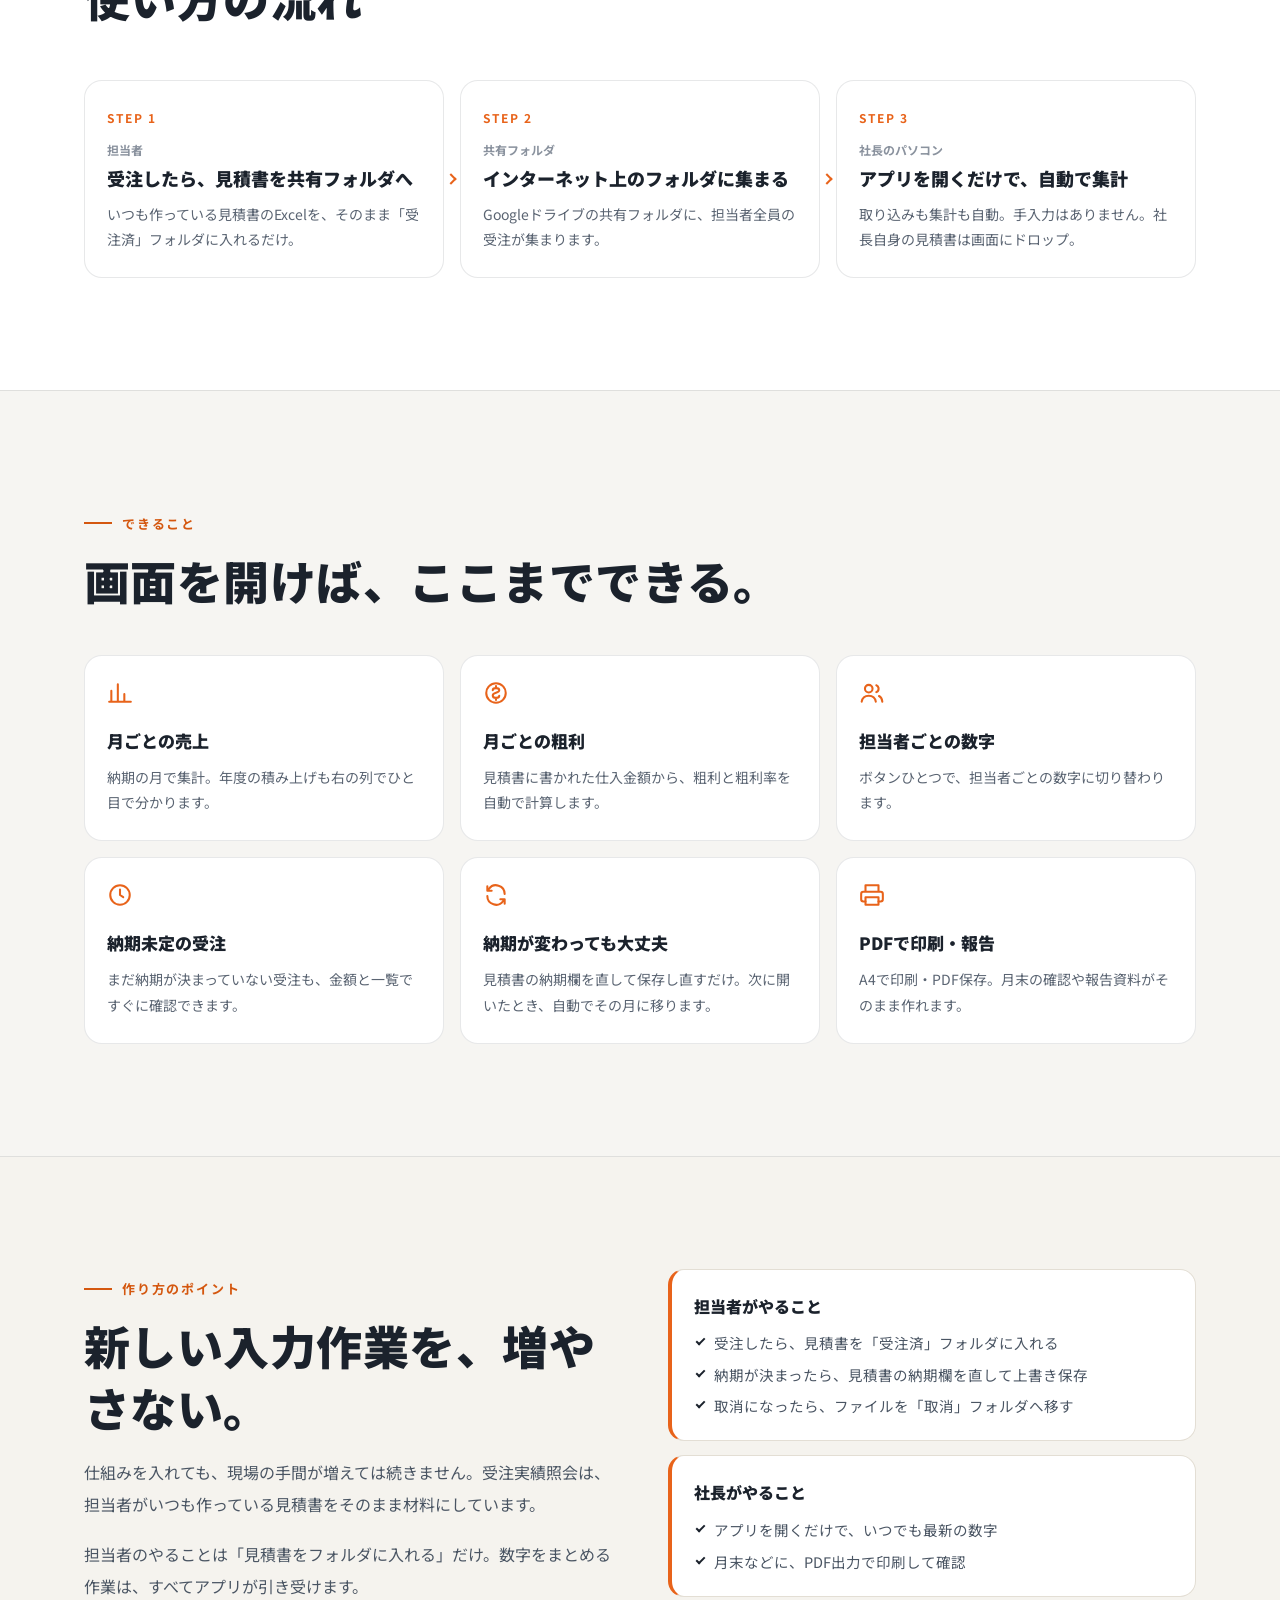
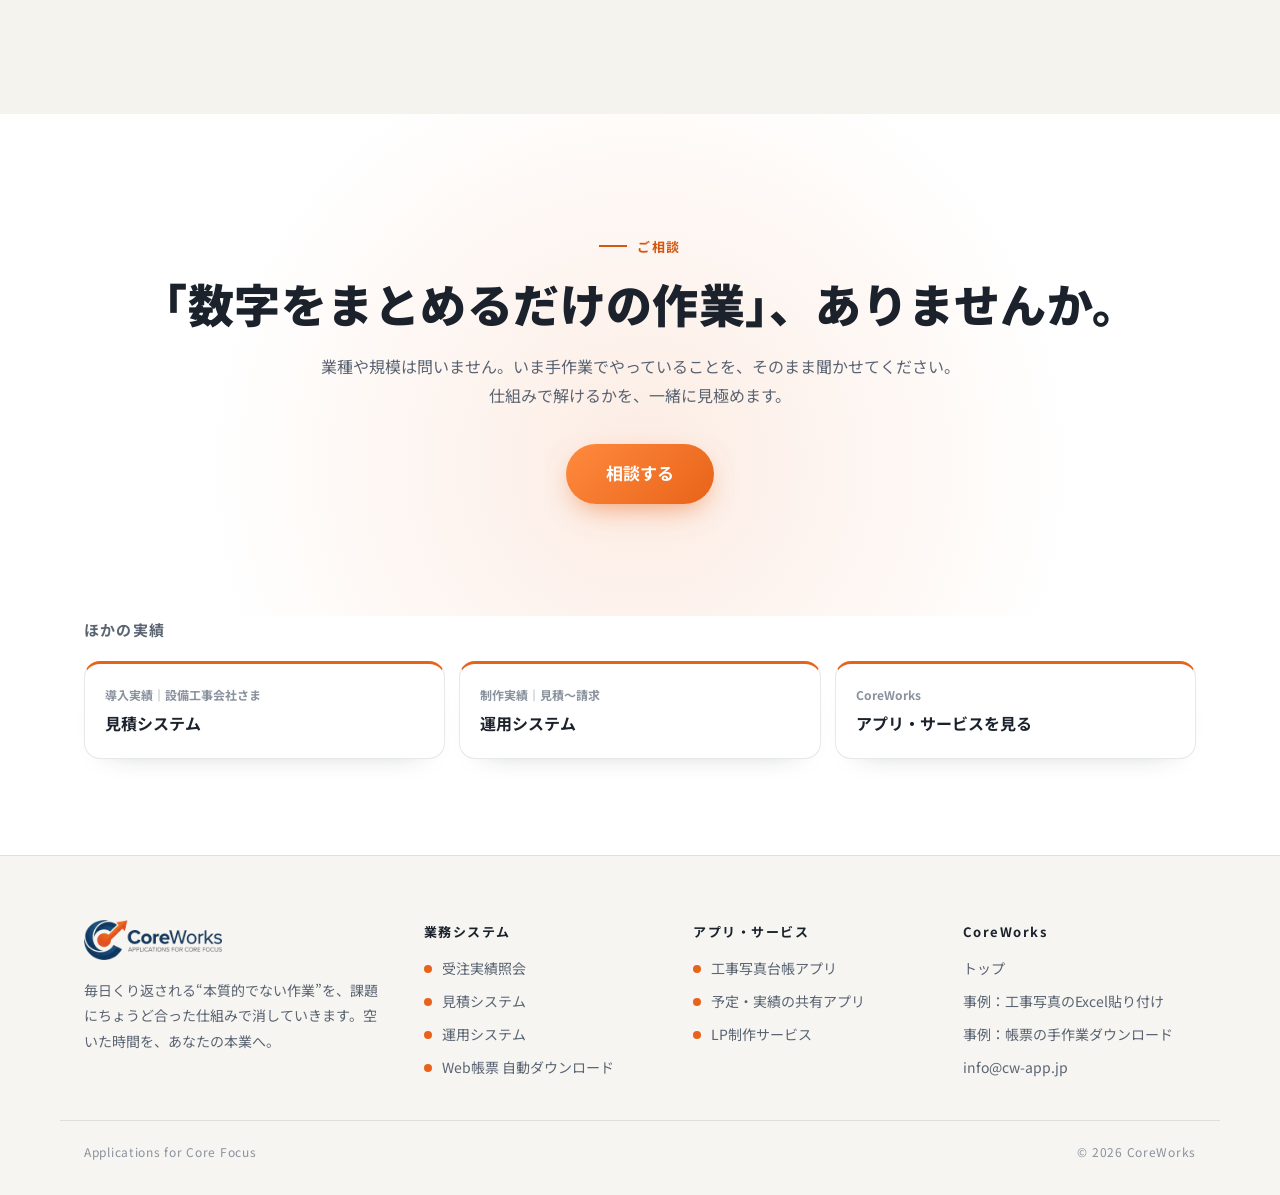
==== commit 26dd463b: "トップの並びを 業務システム→アプリ→LP制作 に変更し、Web帳票を業務システム側へ - メニュー・フッターも同じ順に  Co-Authored-By: Claude Opus 5.5 <norep" ====
--- a/juchu/index.html
+++ b/juchu/index.html
@@ -27,24 +27,24 @@
   <div class="cw-header__in">
     <a class="cw-logo" href="/"><img src="/assets/logo-sm.png" alt="CoreWorks" width="124" height="36"></a>
     <nav class="cw-nav" aria-label="メインメニュー">
+      <a href="/#works">業務システム</a>
       <a href="/koji/">工事写真台帳</a>
       <a href="/schedule/">予定実績共有</a>
-      <a href="/webchohyo/">Web帳票 自動DL</a>
       <a href="/lp-service/">LP制作</a>
-      <a href="/#works">制作実績</a>
+      <a href="/#cases">導入事例</a>
     </nav>
     <a class="cw-btn cw-btn--sm" href="mailto:info@cw-app.jp?subject=CoreWorksへの相談">相談する</a>
     <details class="cw-menu">
       <summary aria-label="メニューを開く"><span></span></summary>
       <nav class="cw-menu__panel" aria-label="メニュー">
         <a href="/">トップ</a>
+        <a href="/juchu/" aria-current="page">受注実績照会</a>
+        <a href="/mitsumori/">見積システム</a>
+        <a href="/unyo/">運用システム</a>
+        <a href="/webchohyo/">Web帳票 自動ダウンロード</a>
         <a href="/koji/">工事写真台帳アプリ</a>
         <a href="/schedule/">予定・実績の共有アプリ</a>
-        <a href="/webchohyo/">Web帳票 自動ダウンロード</a>
         <a href="/lp-service/">LP制作サービス</a>
-        <a href="/juchu/" aria-current="page">制作実績：受注実績照会</a>
-        <a href="/mitsumori/">制作実績：見積システム</a>
-        <a href="/unyo/">制作実績：運用システム</a>
         <a href="/#cases">導入事例</a>
         <a class="cw-btn" href="mailto:info@cw-app.jp?subject=CoreWorksへの相談">相談する</a>
       </nav>
@@ -157,20 +157,20 @@
       <p>毎日くり返される“本質的でない作業”を、課題にちょうど合った仕組みで消していきます。空いた時間を、あなたの本業へ。</p>
     </div>
     <div>
+      <h3>業務システム</h3>
+      <ul>
+        <li><a href="/juchu/" aria-current="page"><span class="cw-footer__dot" style="background:var(--cw-accent)"></span>受注実績照会</a></li>
+        <li><a href="/mitsumori/"><span class="cw-footer__dot" style="background:var(--cw-accent)"></span>見積システム</a></li>
+        <li><a href="/unyo/"><span class="cw-footer__dot" style="background:var(--cw-accent)"></span>運用システム</a></li>
+        <li><a href="/webchohyo/"><span class="cw-footer__dot" style="background:var(--cw-accent)"></span>Web帳票 自動ダウンロード</a></li>
+      </ul>
+    </div>
+    <div>
       <h3>アプリ・サービス</h3>
       <ul>
-        <li><a href="/koji/"><span class="cw-footer__dot" style="background:var(--c-koji)"></span>工事写真台帳アプリ</a></li>
-        <li><a href="/schedule/"><span class="cw-footer__dot" style="background:var(--c-schedule)"></span>予定・実績の共有アプリ</a></li>
-        <li><a href="/webchohyo/"><span class="cw-footer__dot" style="background:var(--c-webchohyo)"></span>Web帳票 自動ダウンロード</a></li>
-        <li><a href="/lp-service/"><span class="cw-footer__dot" style="background:var(--c-lp)"></span>LP制作サービス</a></li>
-      </ul>
-    </div>
-    <div>
-      <h3>業務システム（制作実績）</h3>
-      <ul>
-        <li><a href="/juchu/" aria-current="page"><span class="cw-footer__dot" style="background:var(--c-juchu)"></span>受注実績照会</a></li>
-        <li><a href="/mitsumori/"><span class="cw-footer__dot" style="background:var(--c-mitsumori)"></span>見積システム</a></li>
-        <li><a href="/unyo/"><span class="cw-footer__dot" style="background:var(--c-unyo)"></span>運用システム</a></li>
+        <li><a href="/koji/"><span class="cw-footer__dot" style="background:var(--cw-accent)"></span>工事写真台帳アプリ</a></li>
+        <li><a href="/schedule/"><span class="cw-footer__dot" style="background:var(--cw-accent)"></span>予定・実績の共有アプリ</a></li>
+        <li><a href="/lp-service/"><span class="cw-footer__dot" style="background:var(--cw-accent)"></span>LP制作サービス</a></li>
       </ul>
     </div>
     <div>
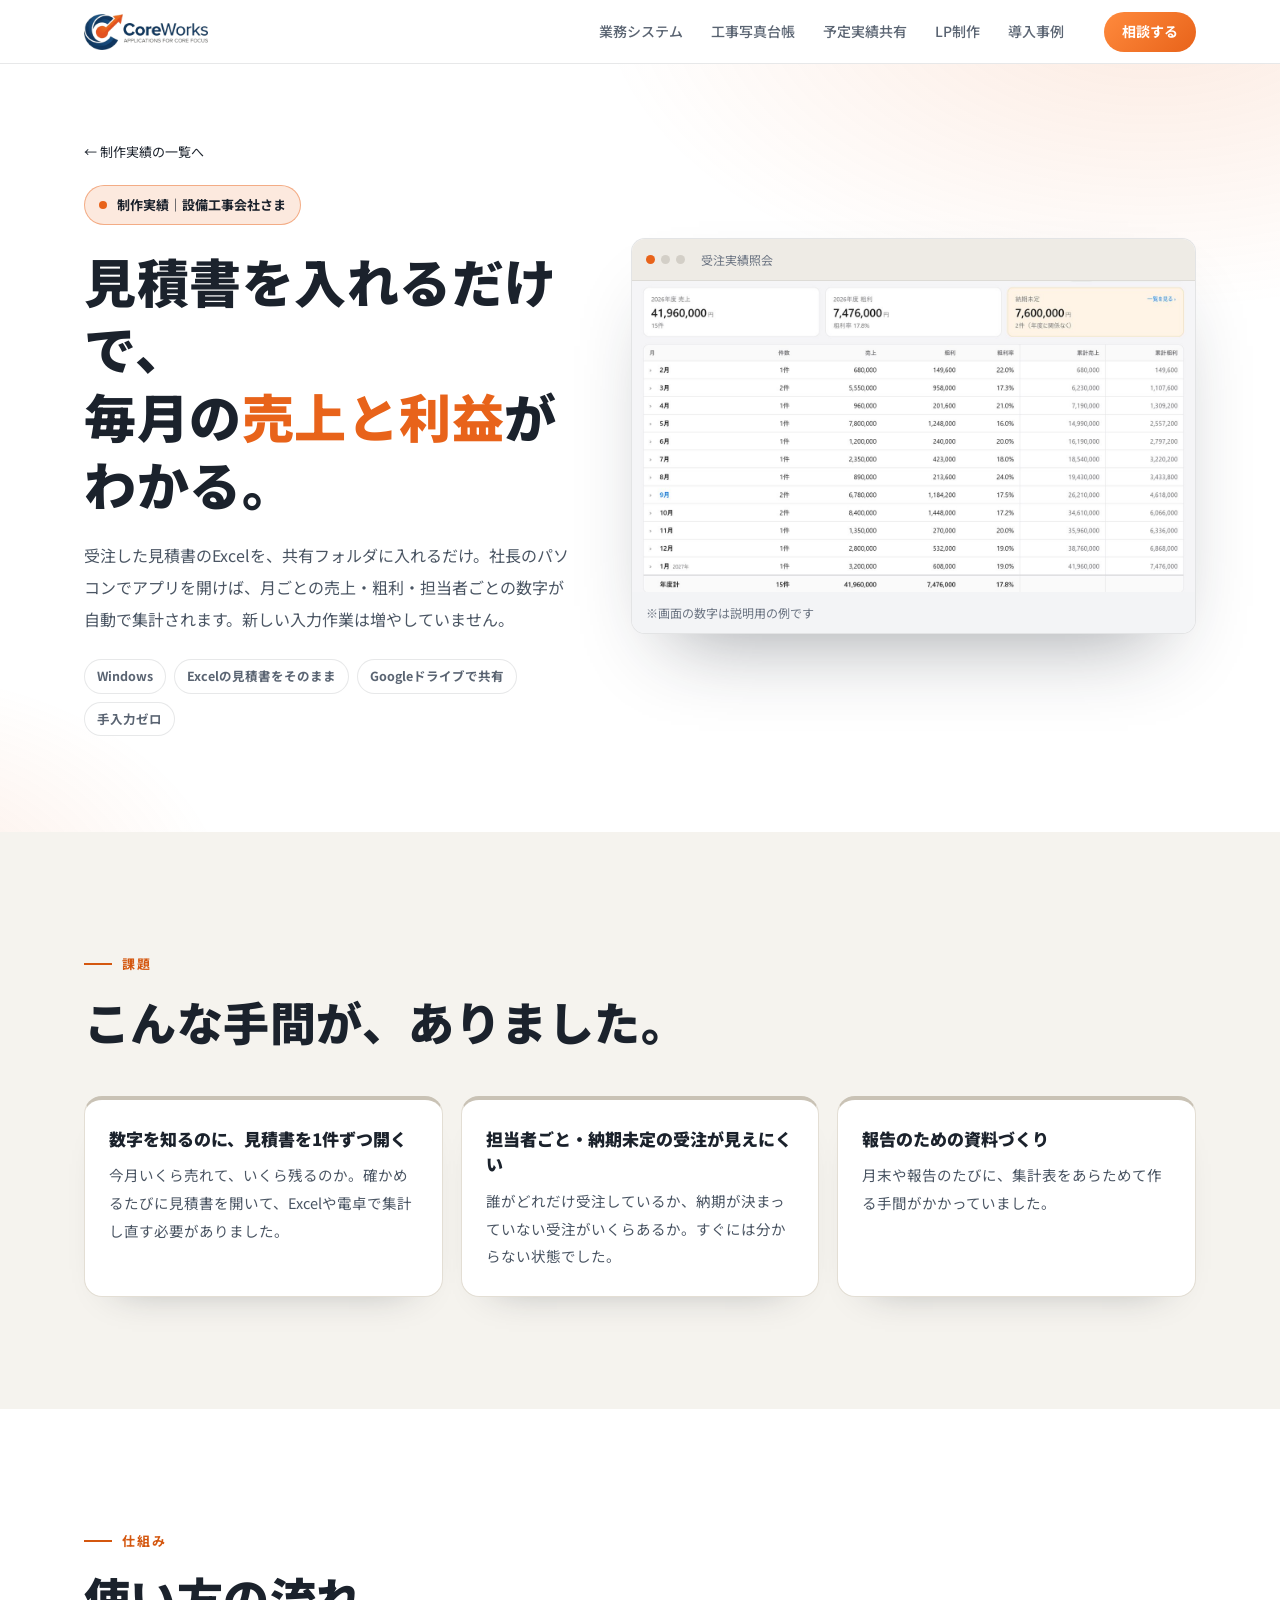
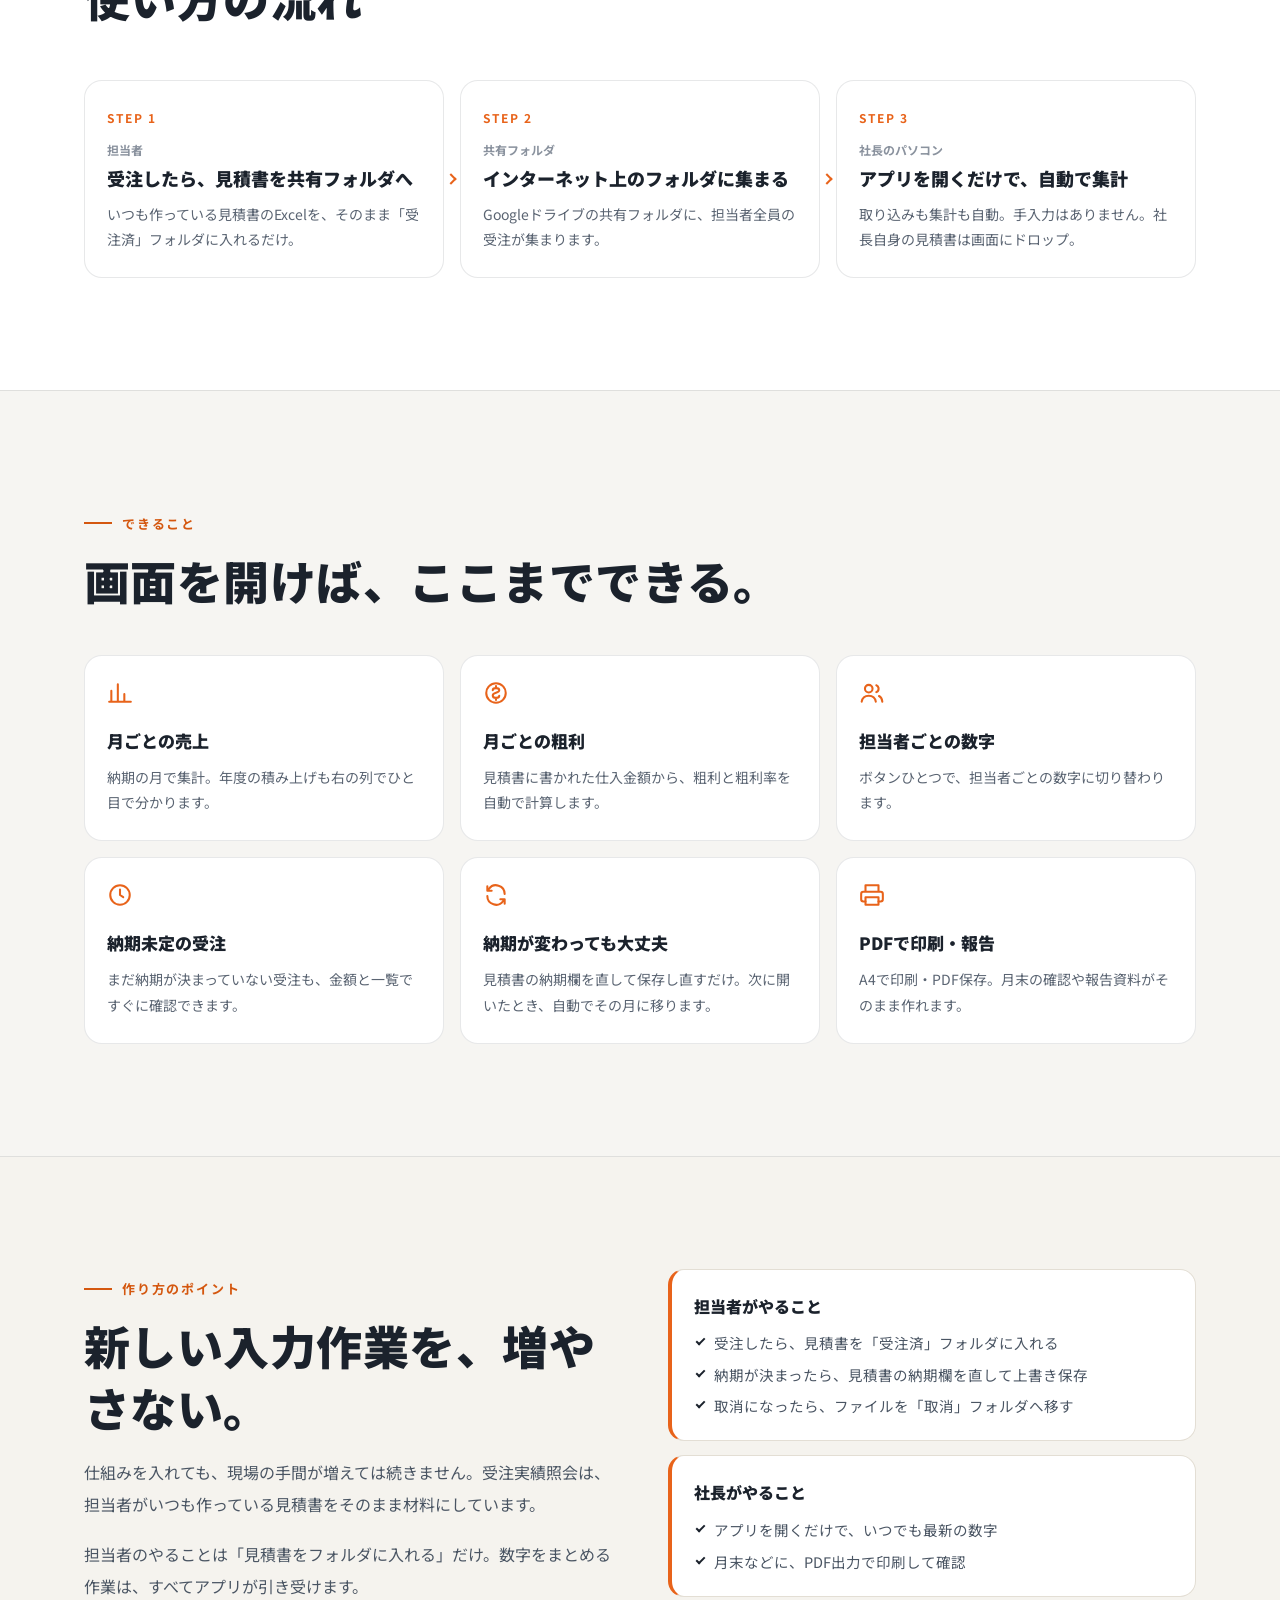
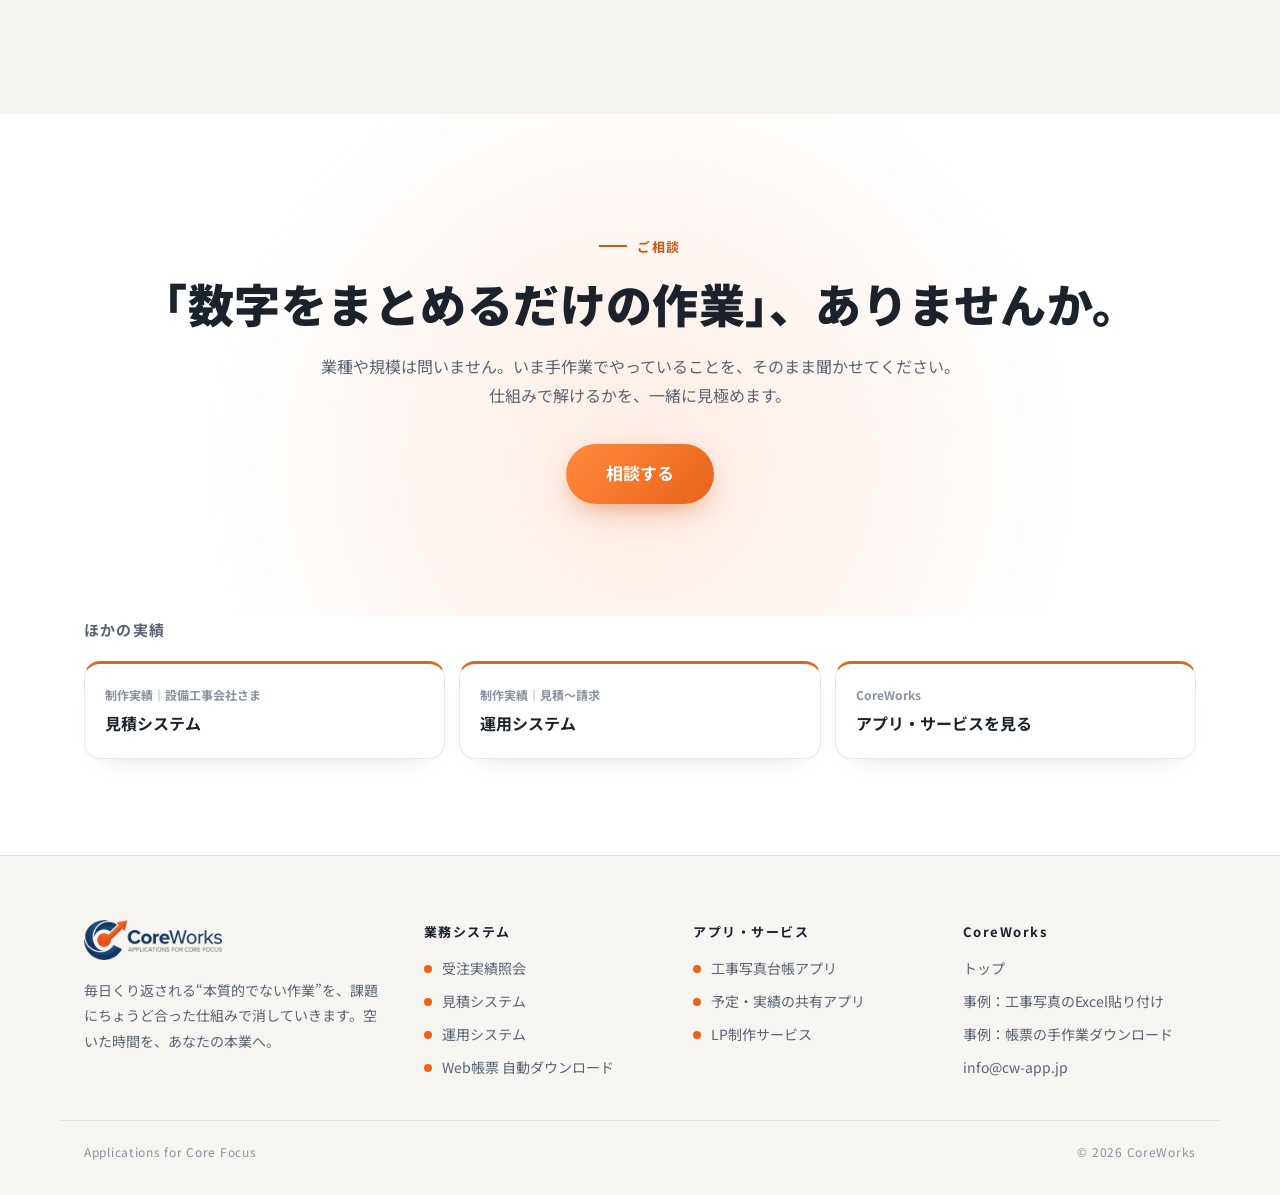
==== commit 8b1926f4: "「導入実績」の表記を「制作実績」に統一 Co-Authored-By: Claude Opus 5.5 <noreply@anthropic.com>" ====
--- a/juchu/index.html
+++ b/juchu/index.html
@@ -3,11 +3,11 @@
 <head>
 <meta charset="UTF-8">
 <meta name="viewport" content="width=device-width, initial-scale=1.0">
-<title>受注実績照会｜見積書を入れるだけで、毎月の売上と利益がわかる - CoreWorks導入実績</title>
-<meta name="description" content="受注した見積書のExcelを共有フォルダに入れるだけ。アプリを開けば、月ごとの売上・粗利・担当者別の数字が自動で集計されます。設備工事会社さまへの導入実績です。">
+<title>受注実績照会｜見積書を入れるだけで、毎月の売上と利益がわかる - CoreWorks制作実績</title>
+<meta name="description" content="受注した見積書のExcelを共有フォルダに入れるだけ。アプリを開けば、月ごとの売上・粗利・担当者別の数字が自動で集計されます。設備工事会社さま向けの制作実績です。">
 <link rel="canonical" href="https://cw-app.jp/juchu/">
-<meta property="og:title" content="受注実績照会｜見積書を入れるだけで、毎月の売上と利益がわかる - CoreWorks導入実績">
-<meta property="og:description" content="受注した見積書のExcelを共有フォルダに入れるだけ。アプリを開けば、月ごとの売上・粗利・担当者別の数字が自動で集計されます。設備工事会社さまへの導入実績です。">
+<meta property="og:title" content="受注実績照会｜見積書を入れるだけで、毎月の売上と利益がわかる - CoreWorks制作実績">
+<meta property="og:description" content="受注した見積書のExcelを共有フォルダに入れるだけ。アプリを開けば、月ごとの売上・粗利・担当者別の数字が自動で集計されます。設備工事会社さま向けの制作実績です。">
 <meta property="og:type" content="article">
 <meta property="og:url" content="https://cw-app.jp/juchu/">
 <meta property="og:image" content="https://cw-app.jp/assets/img/works/juchu-screen.jpg">
@@ -58,7 +58,7 @@
     <div class="cw-wrap wk-hero__in">
       <div>
         <a class="wk-back" href="/#works">← 制作実績の一覧へ</a><br>
-        <span class="wk-badge">導入実績｜設備工事会社さま</span>
+        <span class="wk-badge">制作実績｜設備工事会社さま</span>
         <h1>見積書を入れるだけで、<br>毎月の<em>売上と利益</em>が<br>わかる。</h1>
         <p class="wk-lead">受注した見積書のExcelを、共有フォルダに入れるだけ。社長のパソコンでアプリを開けば、月ごとの売上・粗利・担当者ごとの数字が自動で集計されます。新しい入力作業は増やしていません。</p>
         <ul class="wk-tags"><li>Windows</li><li>Excelの見積書をそのまま</li><li>Googleドライブで共有</li><li>手入力ゼロ</li></ul>
@@ -141,7 +141,7 @@
     <div class="cw-wrap">
       <h2>ほかの実績</h2>
       <div class="wk-more__list">
-        <a href="/mitsumori/" style="--m:var(--c-mitsumori)"><small>導入実績｜設備工事会社さま</small><b>見積システム</b></a>
+        <a href="/mitsumori/" style="--m:var(--c-mitsumori)"><small>制作実績｜設備工事会社さま</small><b>見積システム</b></a>
         <a href="/unyo/" style="--m:var(--c-unyo)"><small>制作実績｜見積〜請求</small><b>運用システム</b></a>
         <a href="/#products" style="--m:var(--cw-accent)"><small>CoreWorks</small><b>アプリ・サービスを見る</b></a>
       </div>
--- a/assets/css/works.css
+++ b/assets/css/works.css
@@ -1,5 +1,5 @@
 /* ==========================================================
-   導入実績ページ共通（/juchu/ /mitsumori/ /unyo/）
+   制作実績ページ共通（/juchu/ /mitsumori/ /unyo/）
    site.css の上に重ねる。アクセント色は body の --c で指定
    ========================================================== */
 .wk { --c: var(--cw-accent); }
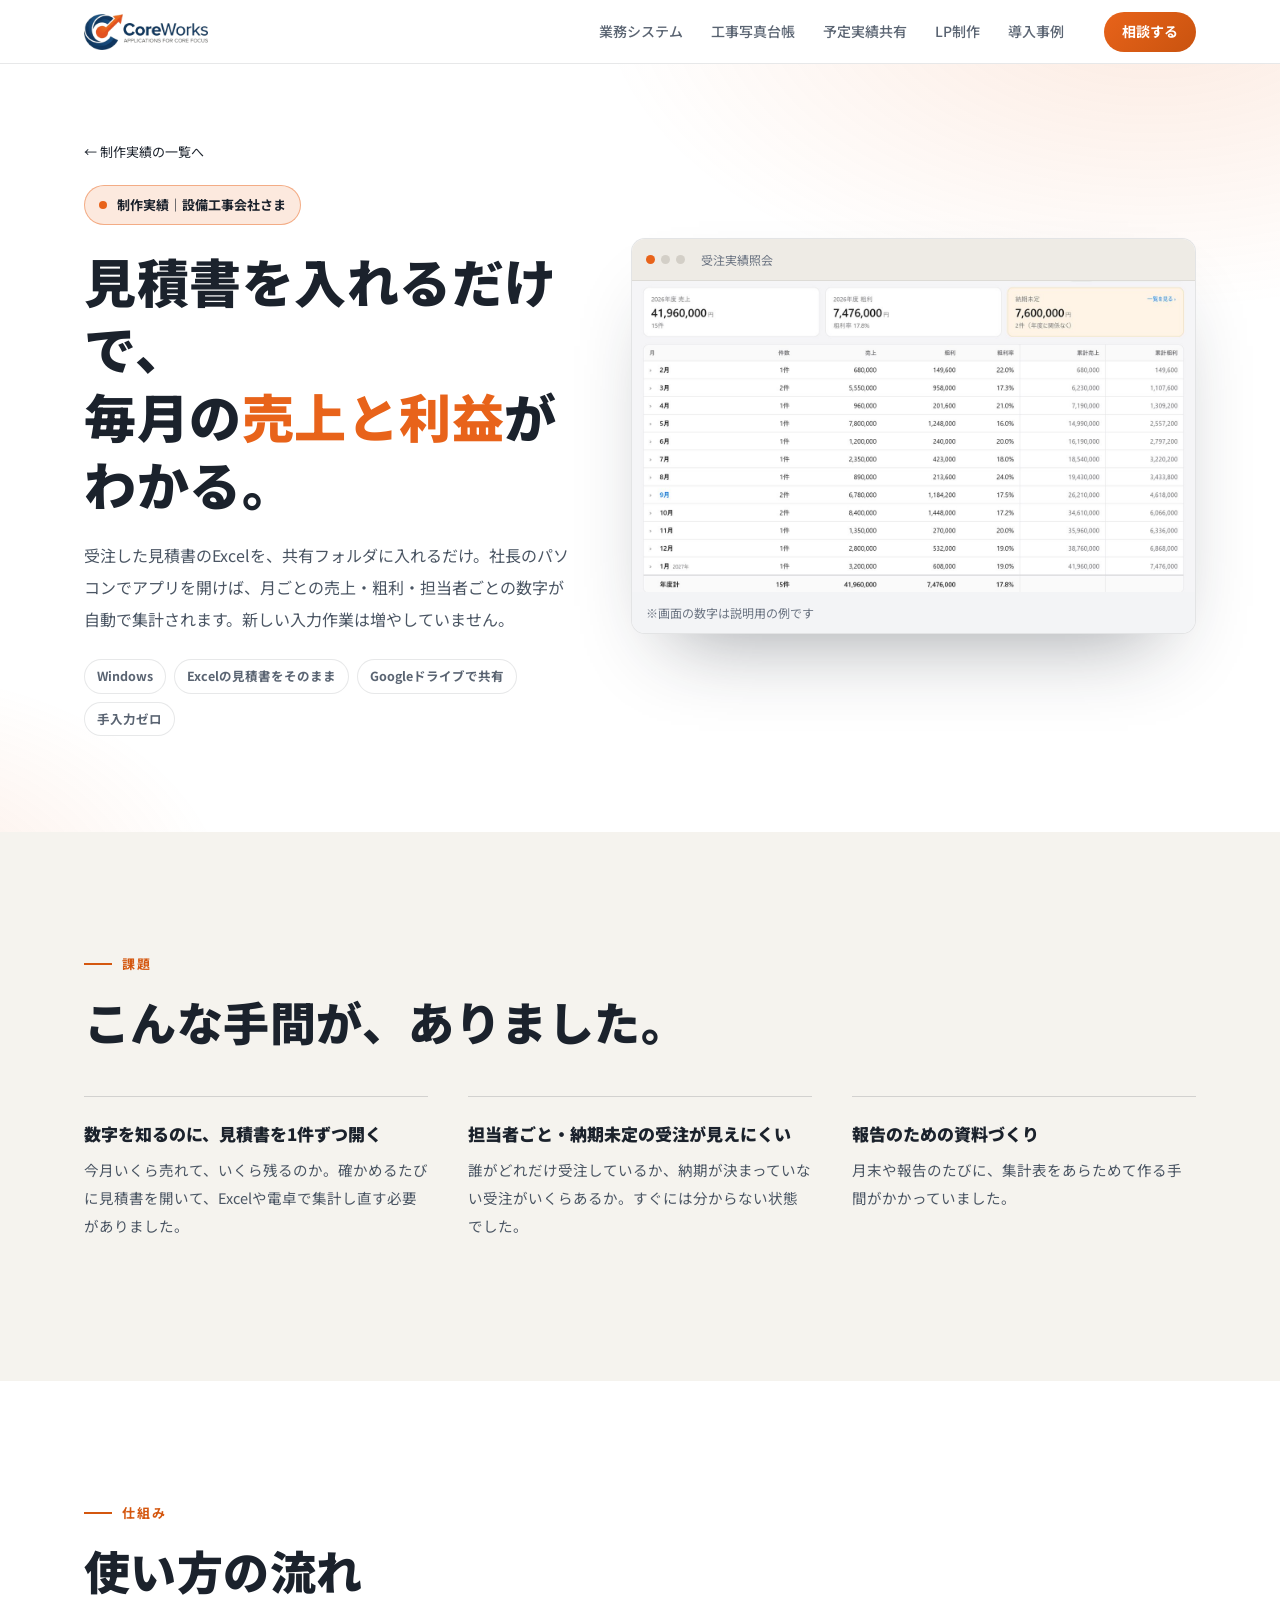
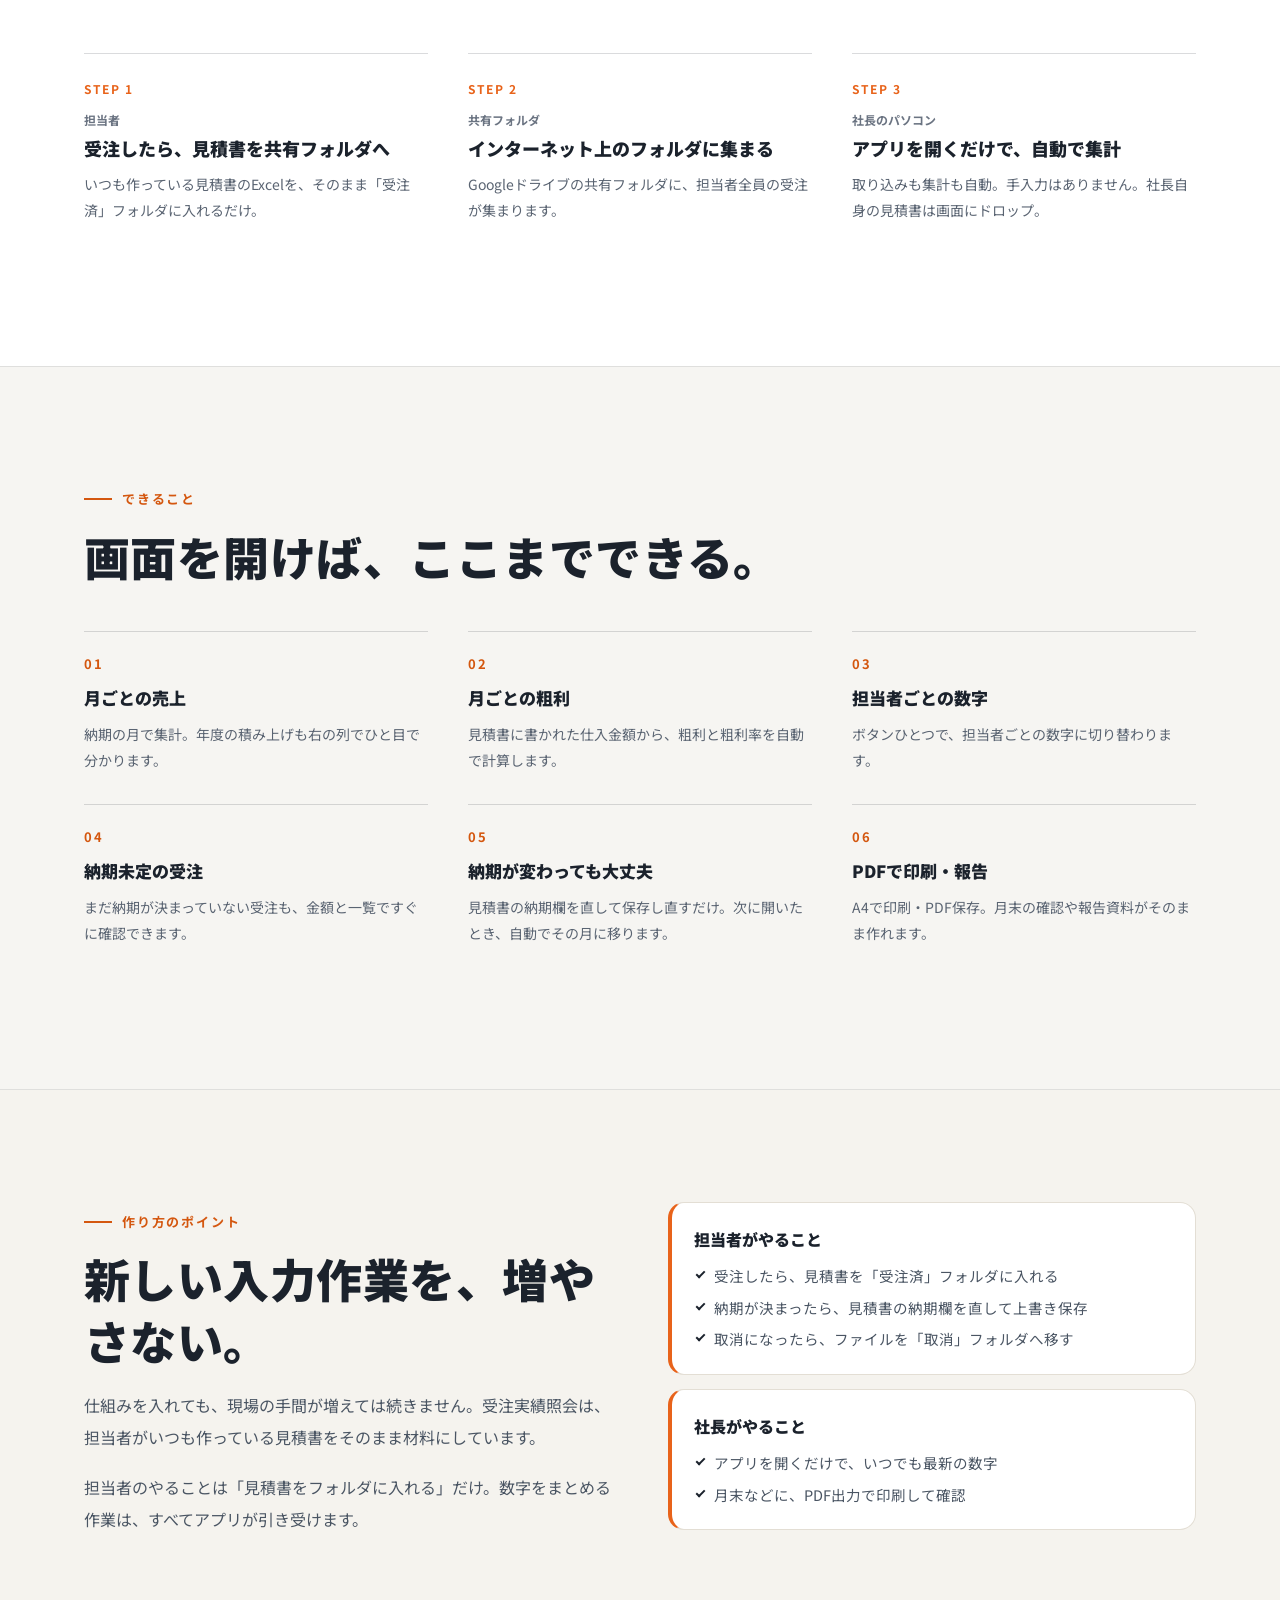
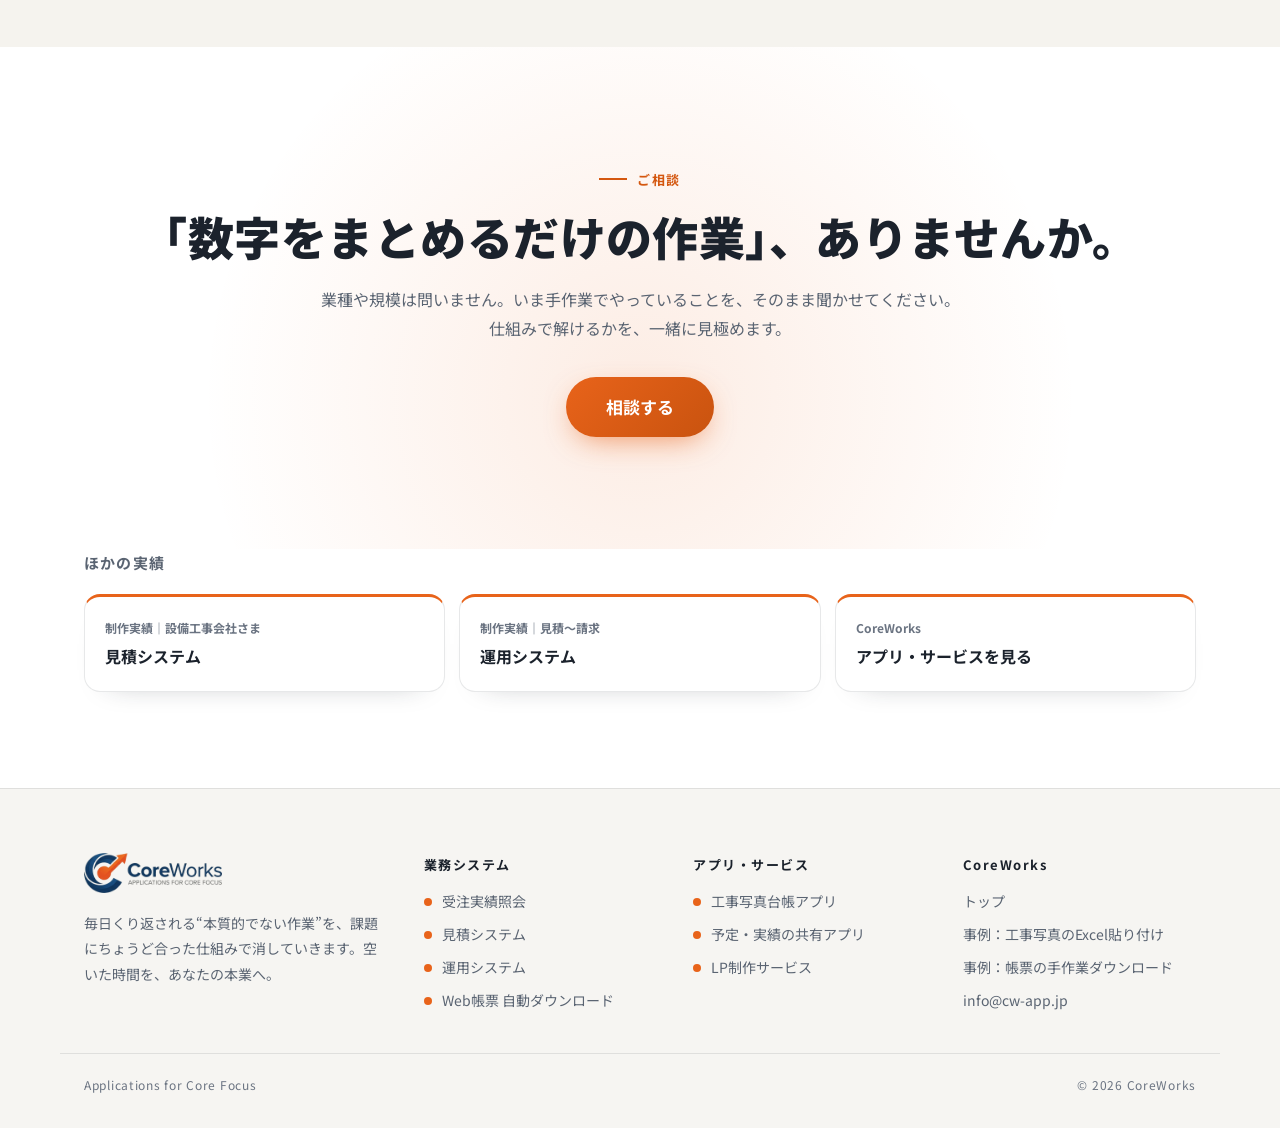
==== commit 64581319: "項目紹介の飾りアイコンをHTMLから削除（計100か所超） Co-Authored-By: Claude Opus 5.5 <noreply@anthropic.com>" ====
--- a/juchu/index.html
+++ b/juchu/index.html
@@ -102,12 +102,12 @@
         <h2 class="cw-h2">画面を開けば、ここまでできる。</h2>
       </div>
       <div class="wk-feats">
-        <div class="wk-feat cw-reveal"><svg viewBox="0 0 24 24" fill="none" stroke="currentColor" stroke-width="1.9" stroke-linecap="round" stroke-linejoin="round" aria-hidden="true"><path d="M4 20V10M10 20V4M16 20v-7M22 20H2"/></svg><h3>月ごとの売上</h3><p>納期の月で集計。年度の積み上げも右の列でひと目で分かります。</p></div>
-        <div class="wk-feat cw-reveal"><svg viewBox="0 0 24 24" fill="none" stroke="currentColor" stroke-width="1.9" stroke-linecap="round" stroke-linejoin="round" aria-hidden="true"><circle cx="12" cy="12" r="9"/><path d="M9 9.5c0-1.4 1.3-2 3-2s3 .8 3 2-1.3 1.8-3 2.3-3 1-3 2.4 1.3 2.3 3 2.3 3-.7 3-2M12 5.5v2M12 16.5v2"/></svg><h3>月ごとの粗利</h3><p>見積書に書かれた仕入金額から、粗利と粗利率を自動で計算します。</p></div>
-        <div class="wk-feat cw-reveal"><svg viewBox="0 0 24 24" fill="none" stroke="currentColor" stroke-width="1.9" stroke-linecap="round" stroke-linejoin="round" aria-hidden="true"><circle cx="9" cy="8" r="3.5"/><path d="M2.5 20c.6-3.5 3.3-5.5 6.5-5.5s5.9 2 6.5 5.5M16 4.8a3.5 3.5 0 0 1 0 6.4M18.5 14.8c1.8.8 2.8 2.6 3 5.2"/></svg><h3>担当者ごとの数字</h3><p>ボタンひとつで、担当者ごとの数字に切り替わります。</p></div>
-        <div class="wk-feat cw-reveal"><svg viewBox="0 0 24 24" fill="none" stroke="currentColor" stroke-width="1.9" stroke-linecap="round" stroke-linejoin="round" aria-hidden="true"><circle cx="12" cy="12" r="9"/><path d="M12 7v5l3 2"/></svg><h3>納期未定の受注</h3><p>まだ納期が決まっていない受注も、金額と一覧ですぐに確認できます。</p></div>
-        <div class="wk-feat cw-reveal"><svg viewBox="0 0 24 24" fill="none" stroke="currentColor" stroke-width="1.9" stroke-linecap="round" stroke-linejoin="round" aria-hidden="true"><path d="M20 11a8 8 0 0 0-14.6-4.5M4 4v4h4M4 13a8 8 0 0 0 14.6 4.5M20 20v-4h-4"/></svg><h3>納期が変わっても大丈夫</h3><p>見積書の納期欄を直して保存し直すだけ。次に開いたとき、自動でその月に移ります。</p></div>
-        <div class="wk-feat cw-reveal"><svg viewBox="0 0 24 24" fill="none" stroke="currentColor" stroke-width="1.9" stroke-linecap="round" stroke-linejoin="round" aria-hidden="true"><path d="M6 9V3h12v6M6 18H4a2 2 0 0 1-2-2v-5a2 2 0 0 1 2-2h16a2 2 0 0 1 2 2v5a2 2 0 0 1-2 2h-2"/><path d="M6 14h12v7H6z"/></svg><h3>PDFで印刷・報告</h3><p>A4で印刷・PDF保存。月末の確認や報告資料がそのまま作れます。</p></div>
+        <div class="wk-feat cw-reveal"><h3>月ごとの売上</h3><p>納期の月で集計。年度の積み上げも右の列でひと目で分かります。</p></div>
+        <div class="wk-feat cw-reveal"><h3>月ごとの粗利</h3><p>見積書に書かれた仕入金額から、粗利と粗利率を自動で計算します。</p></div>
+        <div class="wk-feat cw-reveal"><h3>担当者ごとの数字</h3><p>ボタンひとつで、担当者ごとの数字に切り替わります。</p></div>
+        <div class="wk-feat cw-reveal"><h3>納期未定の受注</h3><p>まだ納期が決まっていない受注も、金額と一覧ですぐに確認できます。</p></div>
+        <div class="wk-feat cw-reveal"><h3>納期が変わっても大丈夫</h3><p>見積書の納期欄を直して保存し直すだけ。次に開いたとき、自動でその月に移ります。</p></div>
+        <div class="wk-feat cw-reveal"><h3>PDFで印刷・報告</h3><p>A4で印刷・PDF保存。月末の確認や報告資料がそのまま作れます。</p></div>
       </div>
       
     </div>
--- a/assets/css/site.css
+++ b/assets/css/site.css
@@ -11,7 +11,7 @@
   --cw-line: rgba(27, 34, 44, .10);
   --cw-text: #1b222c;
   --cw-muted: #5a6472;
-  --cw-dim: #8a929e;
+  --cw-dim: #6b7482;
 
   --cw-paper: #f5f3ee;
   --cw-paper2: #ffffff;
@@ -81,7 +81,7 @@
 .cw-btn {
   display: inline-flex; align-items: center; justify-content: center; gap: 10px;
   min-height: 52px; padding: 0 28px; border-radius: 999px;
-  background: linear-gradient(135deg, var(--cw-accent2), var(--cw-accent));
+  background: linear-gradient(135deg, var(--cw-accent), #C9530F);
   color: #fff !important; font-weight: 700; font-size: 16px; text-decoration: none;
   box-shadow: 0 10px 30px -10px rgba(232, 99, 26, .7);
   transition: transform .2s, box-shadow .2s;
--- a/assets/css/works.css
+++ b/assets/css/works.css
@@ -124,3 +124,13 @@
   .wk-pains, .wk-flow, .wk-feats, .wk-more__list { grid-template-columns: 1fr; }
   .wk-cta .cw-btn { width: 100%; }
 }
+
+/* ===== 項目はアイコンを使わず、罫線と番号で見せる（2026-09-26） ===== */
+.wk-pains,.wk-feats,.wk-flow{column-gap:40px;row-gap:0;}
+.wk-pain,.wk-feat,.wk-step{background:none !important;border:0 !important;border-top:1px solid rgba(27,34,44,.16) !important;border-radius:0 !important;box-shadow:none !important;transform:none !important;padding:24px 0 30px !important;}
+.wk-feats{counter-reset:ft;}
+.wk-feat{counter-increment:ft;}
+.wk-feat::before{content:counter(ft,decimal-leading-zero);display:block;font-size:13px;font-weight:700;letter-spacing:.14em;color:#D4570F;line-height:1.2;}
+.wk-feat svg{display:none;}
+.wk-feat h3{margin-top:12px;}
+.wk-step:not(:last-child)::after{display:none;}
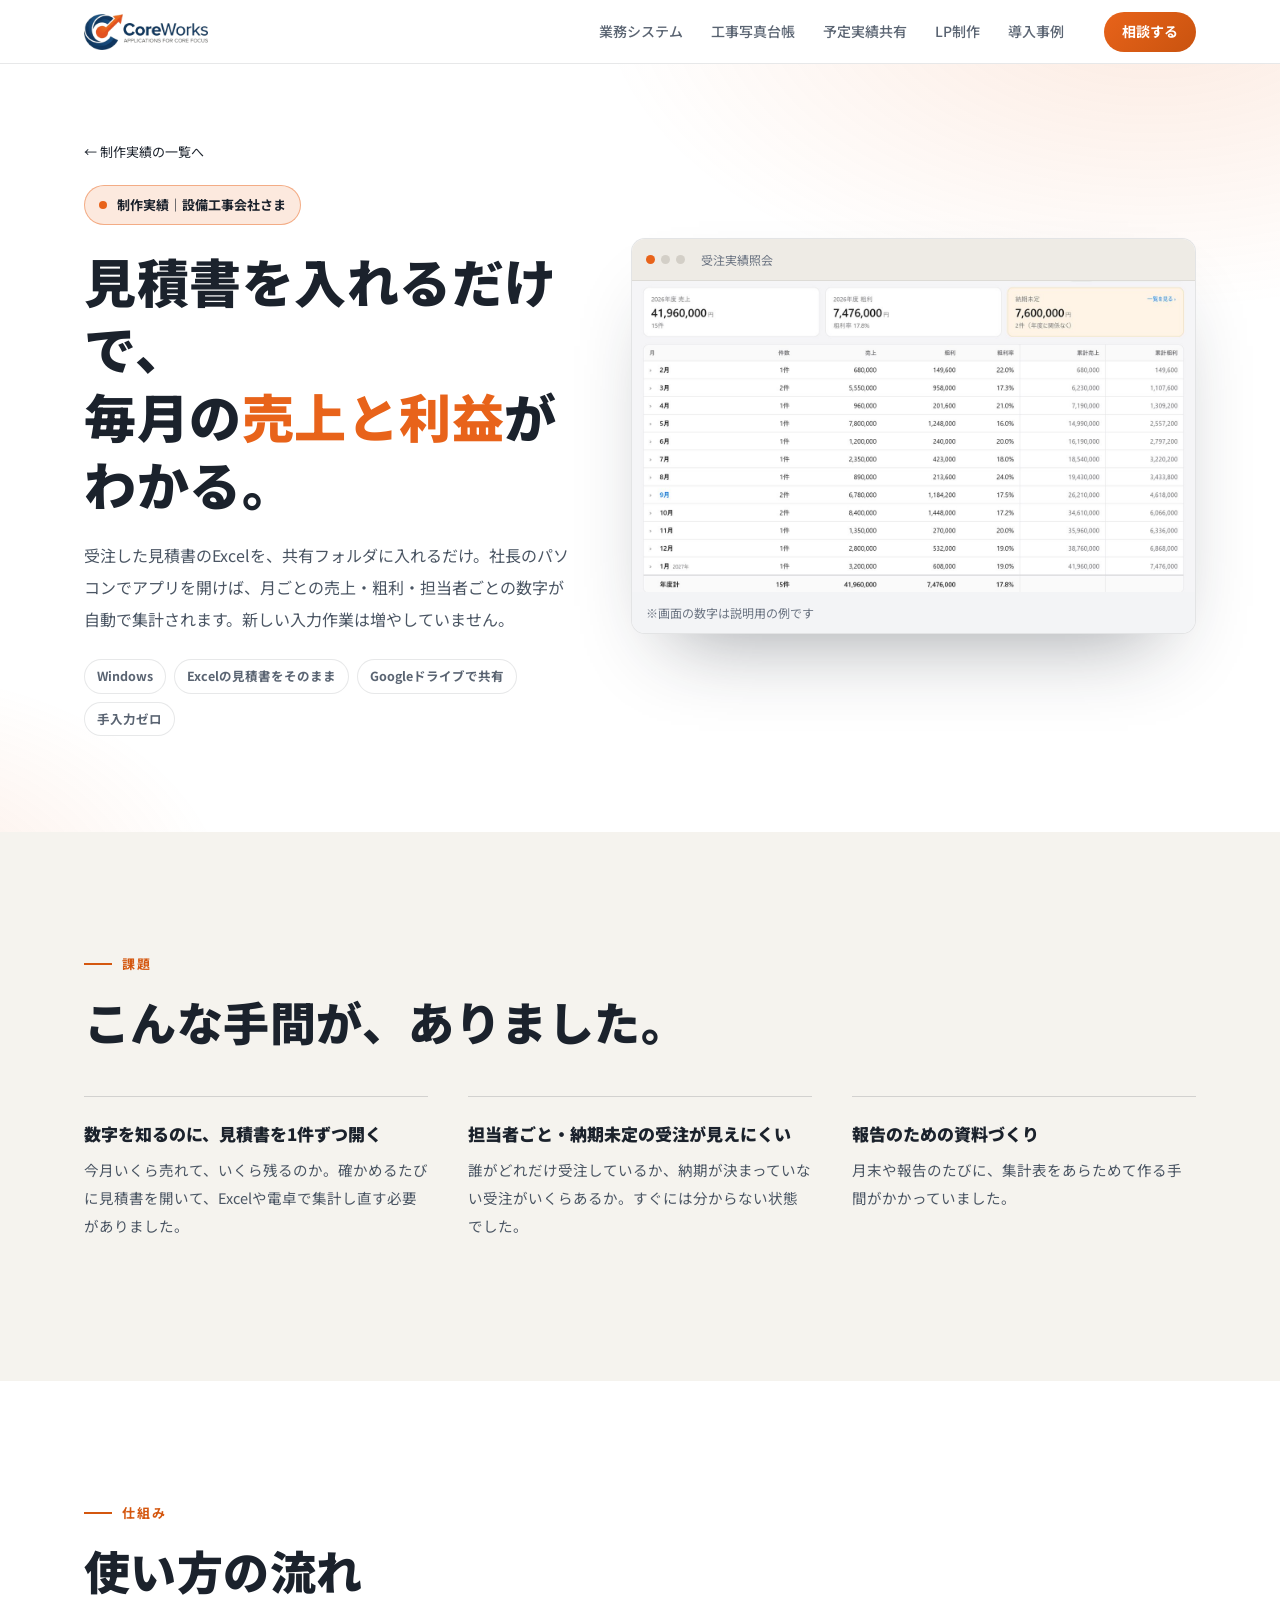
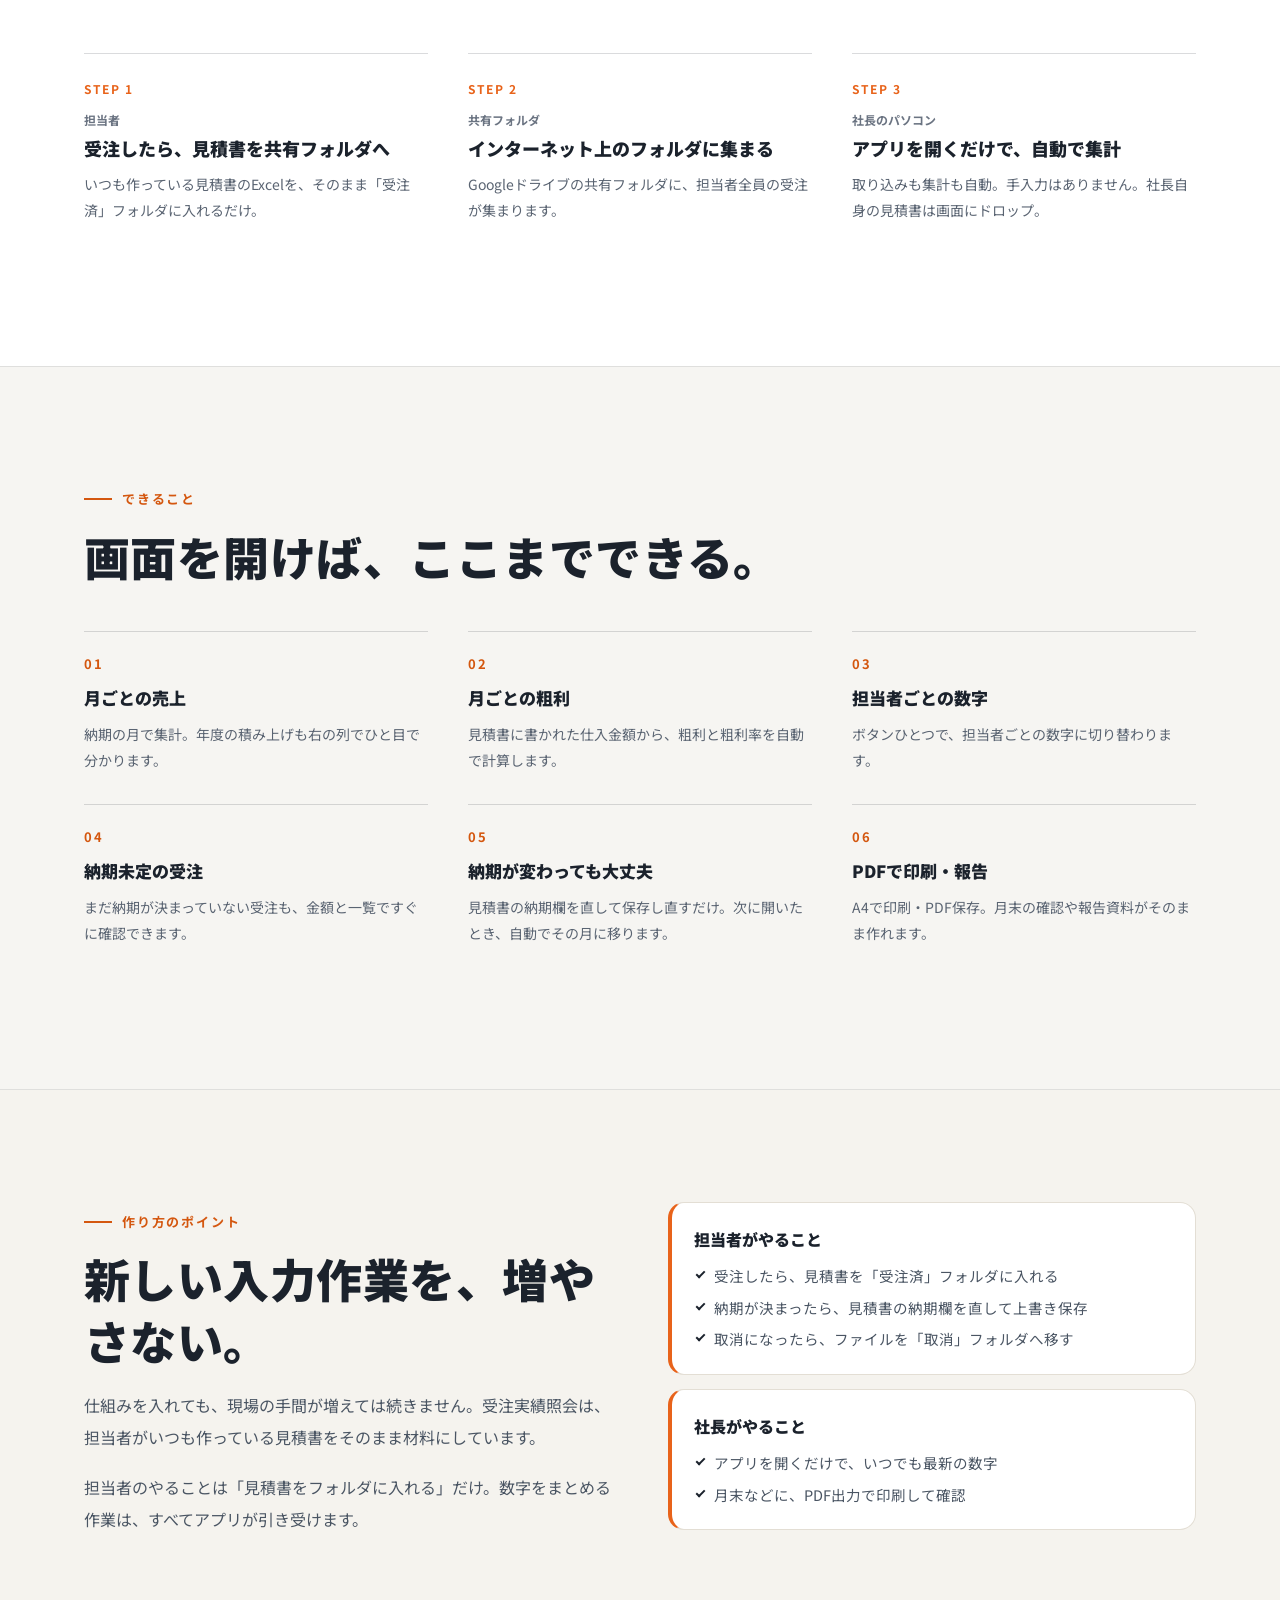
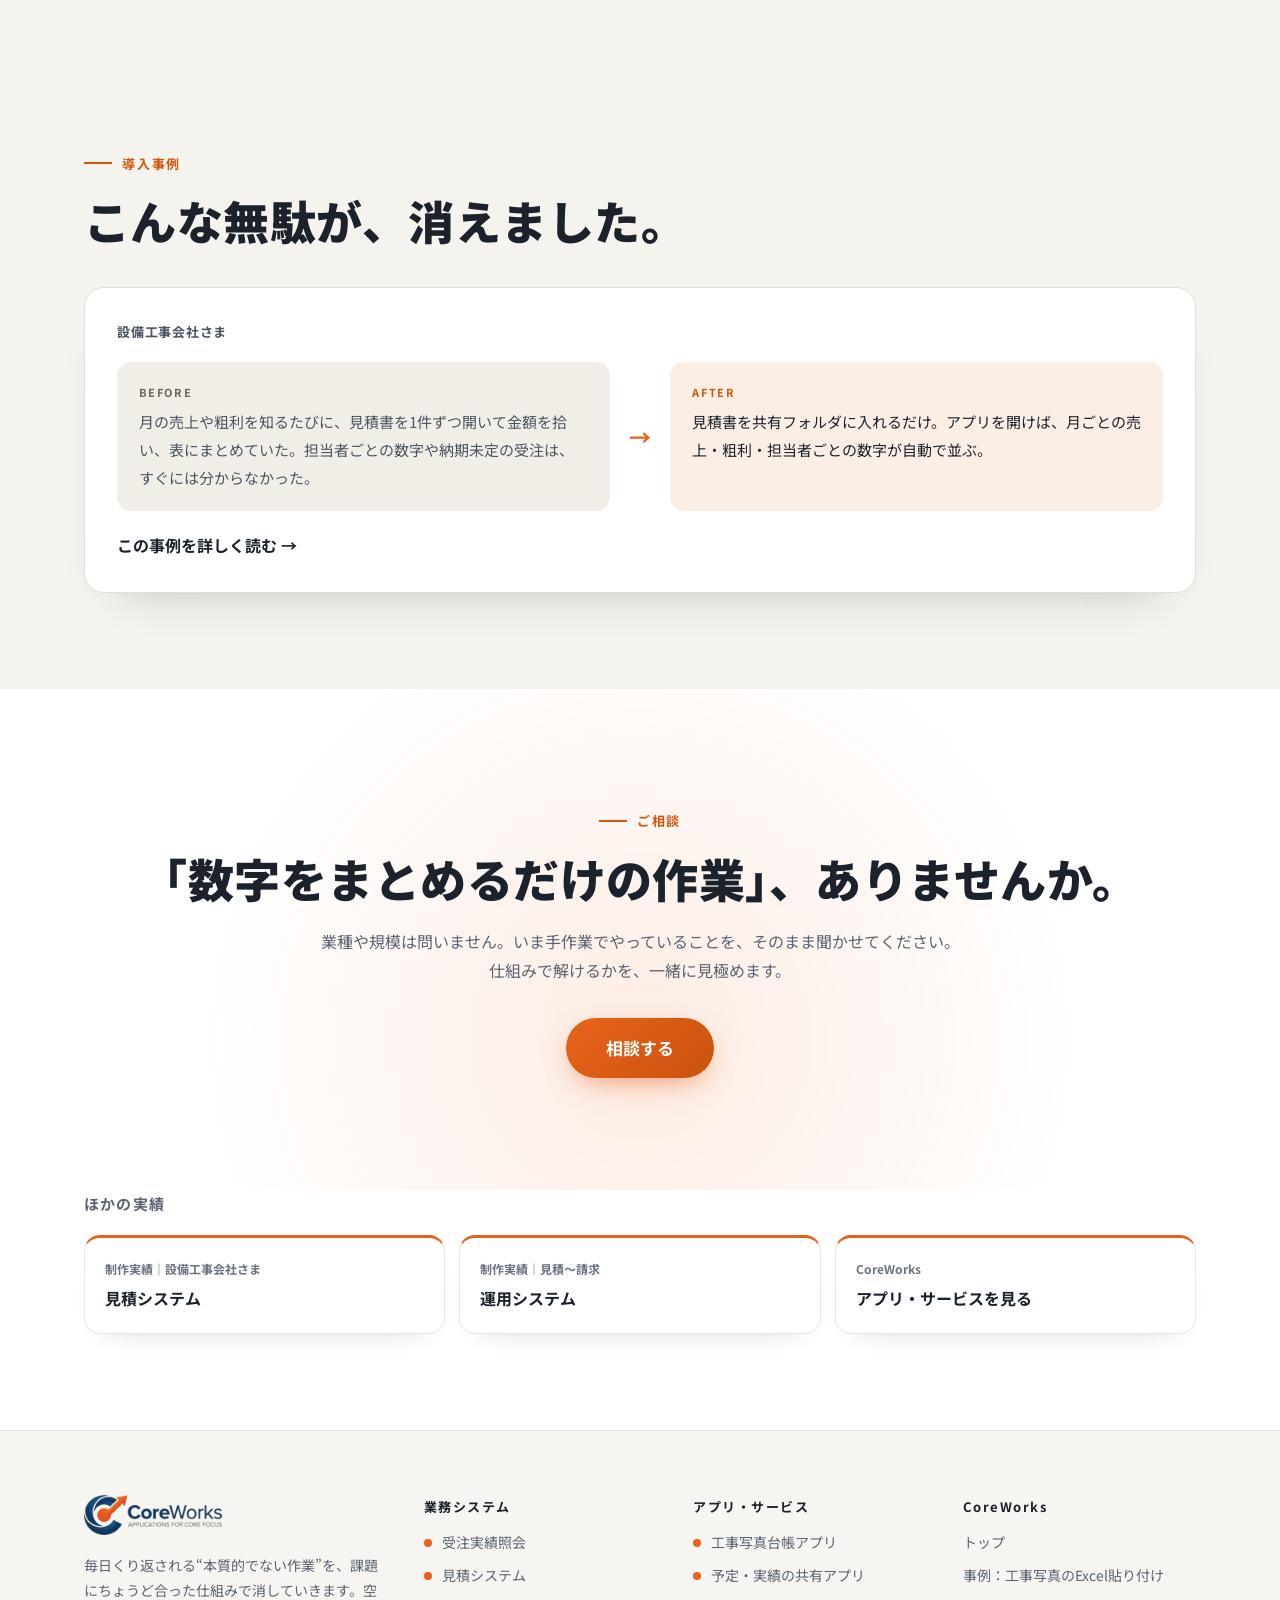
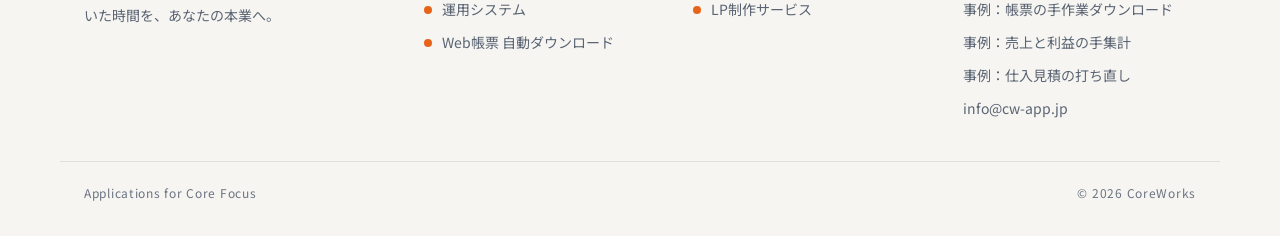
==== commit 7cf1bb53: "各LPに「こんな無駄が、消えました。」を追加し、事例記事を2本新設 - 実在の事例がある4ページ（工事写真台帳・Web帳票・受注実績照会・見積システム）は事例＋記事リンク - 事例のない3ページ（予定" ====
--- a/juchu/index.html
+++ b/juchu/index.html
@@ -128,6 +128,23 @@
     </div>
   </section>
 
+<!-- こんな無駄が、消えました -->
+<section class="cw-case-sec">
+  <div class="cw-wrap">
+    <span class="cw-eyebrow">導入事例</span>
+    <h2 class="cw-h2">こんな無駄が、消えました。</h2>
+    <article class="cw-case">
+      <div class="cw-case__who">設備工事会社さま</div>
+      <div class="cw-case__ba">
+        <div class="cw-case__b"><small>BEFORE</small>月の売上や粗利を知るたびに、見積書を1件ずつ開いて金額を拾い、表にまとめていた。担当者ごとの数字や納期未定の受注は、すぐには分からなかった。</div>
+        <div class="cw-case__arrow" aria-hidden="true">→</div>
+        <div class="cw-case__a"><small>AFTER</small>見積書を共有フォルダに入れるだけ。アプリを開けば、月ごとの売上・粗利・担当者ごとの数字が自動で並ぶ。</div>
+      </div>
+        <a class="cw-case__link" href="/cases/juchu-uriage-shukei.html">この事例を詳しく読む →</a>
+    </article>
+  </div>
+</section>
+
   <section class="cw-sec wk-cta">
     <div class="cw-wrap cw-reveal">
       <span class="cw-eyebrow">ご相談</span>
@@ -179,6 +196,8 @@
         <li><a href="/">トップ</a></li>
         <li><a href="/cases/koji-shashin-daicho.html">事例：工事写真のExcel貼り付け</a></li>
         <li><a href="/cases/webchohyo-jido-dl.html">事例：帳票の手作業ダウンロード</a></li>
+        <li><a href="/cases/juchu-uriage-shukei.html">事例：売上と利益の手集計</a></li>
+        <li><a href="/cases/mitsumori-sakusei.html">事例：仕入見積の打ち直し</a></li>
         <li><a href="mailto:info@cw-app.jp?subject=CoreWorksへの相談">info@cw-app.jp</a></li>
       </ul>
     </div>
--- a/assets/css/site.css
+++ b/assets/css/site.css
@@ -210,3 +210,30 @@
 /* 明るい記事ページ（事例など）に載せたときの上書き防止 */
 .cw-footer p { color: var(--cw-muted); }
 .cw-header *, .cw-footer * { box-sizing: border-box; }
+
+/* ---------- 各LPの「こんな無駄が、消えました。」（2026-09-26） ---------- */
+.cw-case-sec { background: var(--cw-paper); color: var(--cw-ink); padding: 96px 0; font-family: var(--cw-font); line-height: 1.8; }
+.cw-case-sec * { box-sizing: border-box; }
+.cw-case-sec .cw-h2 { color: var(--cw-ink); }
+.cw-case {
+  margin-top: 36px; padding: 32px; border-radius: 20px; background: #fff;
+  border: 1px solid var(--cw-rule); box-shadow: 0 24px 48px -40px rgba(27,34,44,.45);
+}
+.cw-case__who { font-size: 13px; font-weight: 700; letter-spacing: .06em; color: var(--cw-ink2); }
+.cw-case__ba { margin-top: 18px; display: grid; grid-template-columns: 1fr 36px 1fr; gap: 12px; align-items: stretch; }
+.cw-case__ba > div:not(.cw-case__arrow) { padding: 20px 22px; border-radius: 14px; font-size: 15px; line-height: 1.85; }
+.cw-case__b { background: #f1eee8; color: var(--cw-ink2); }
+.cw-case__a { background: #fbeee4; color: var(--cw-ink); }
+.cw-case__ba small { display: block; margin-bottom: 6px; font-size: 11px; font-weight: 700; letter-spacing: .16em; }
+.cw-case__b small { color: #6b6558; }
+.cw-case__a small { color: var(--cw-accent-ink); }
+.cw-case__arrow { display: grid; place-items: center; color: var(--cw-accent); font-size: 22px; font-weight: 700; }
+.cw-case__link { display: inline-block; margin-top: 20px; font-weight: 700; color: var(--cw-accent-ink); text-decoration: none; }
+.cw-case__link:hover { text-decoration: underline; }
+.cw-case__note { margin: 16px 0 0; font-size: 12.5px; color: var(--cw-dim); }
+@media (max-width: 760px) {
+  .cw-case-sec { padding: 64px 0; }
+  .cw-case { padding: 22px 18px; }
+  .cw-case__ba { grid-template-columns: 1fr; }
+  .cw-case__arrow { transform: rotate(90deg); height: 24px; }
+}
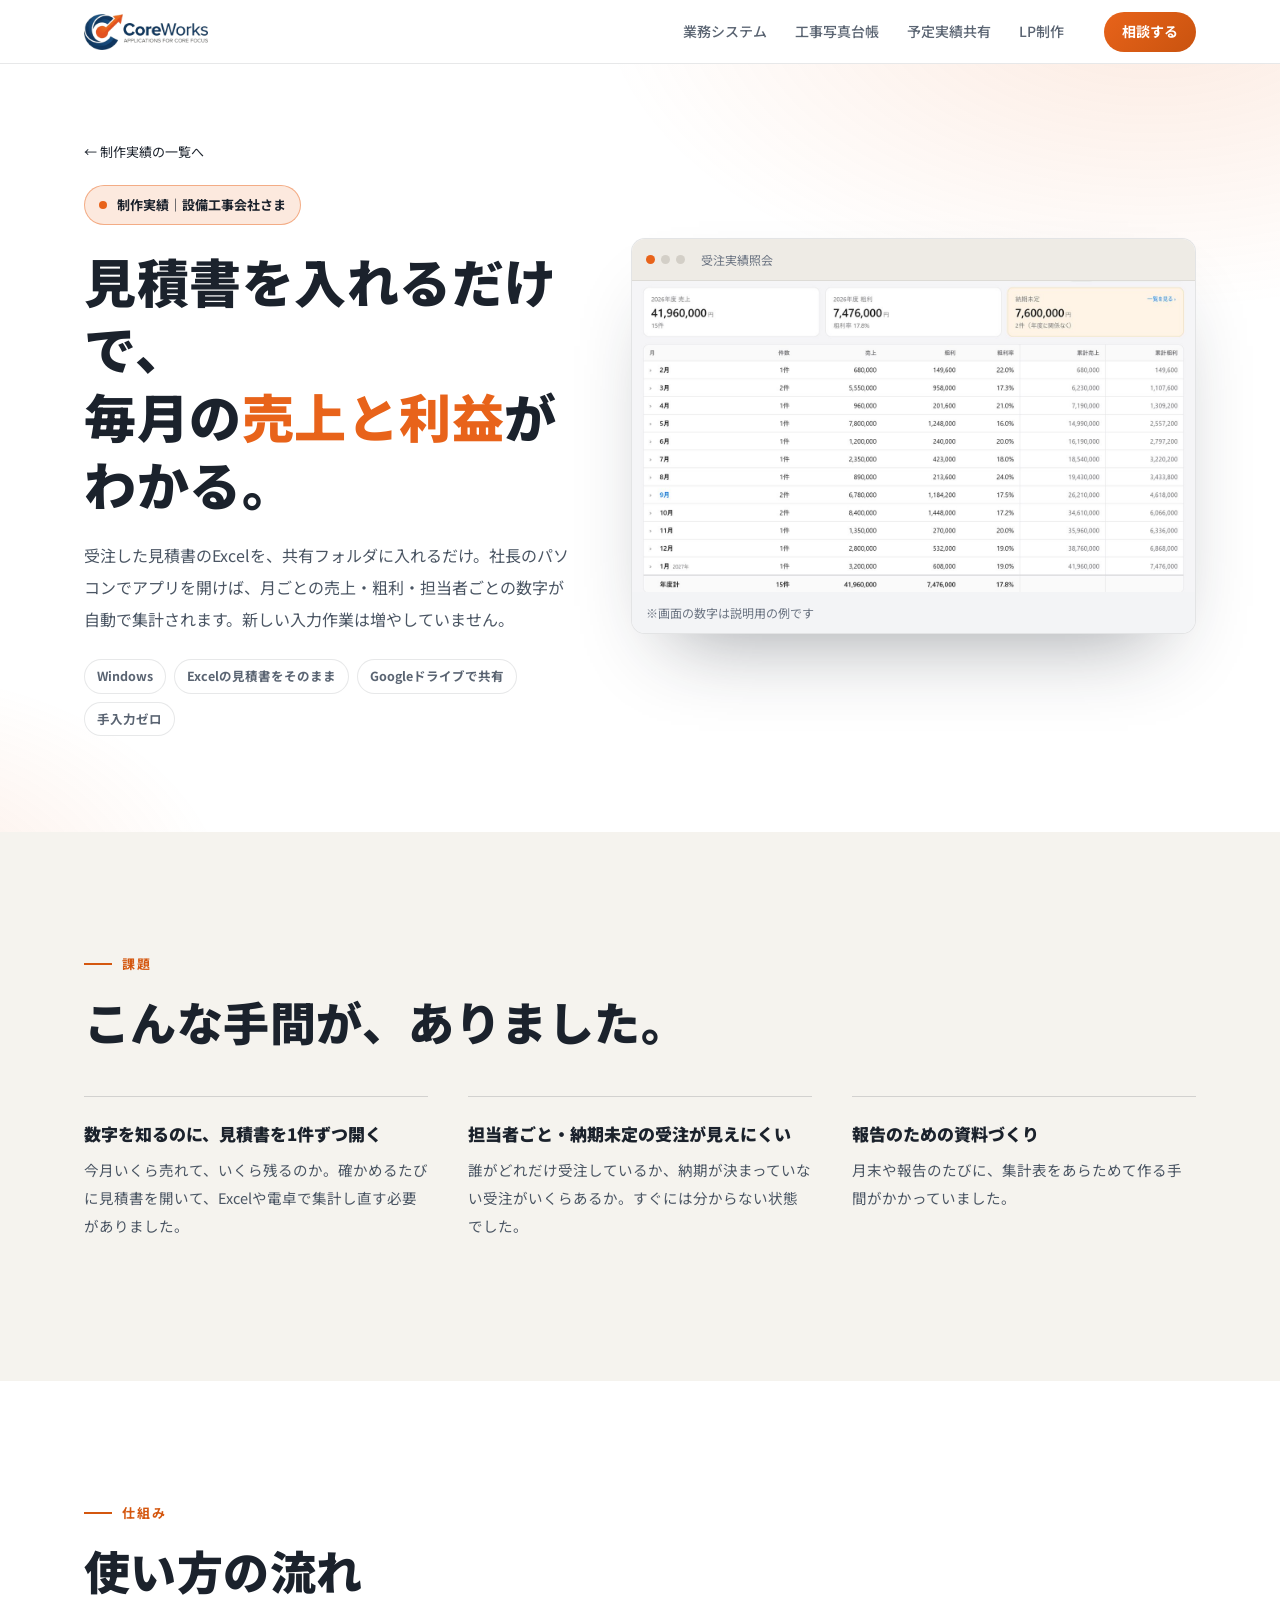
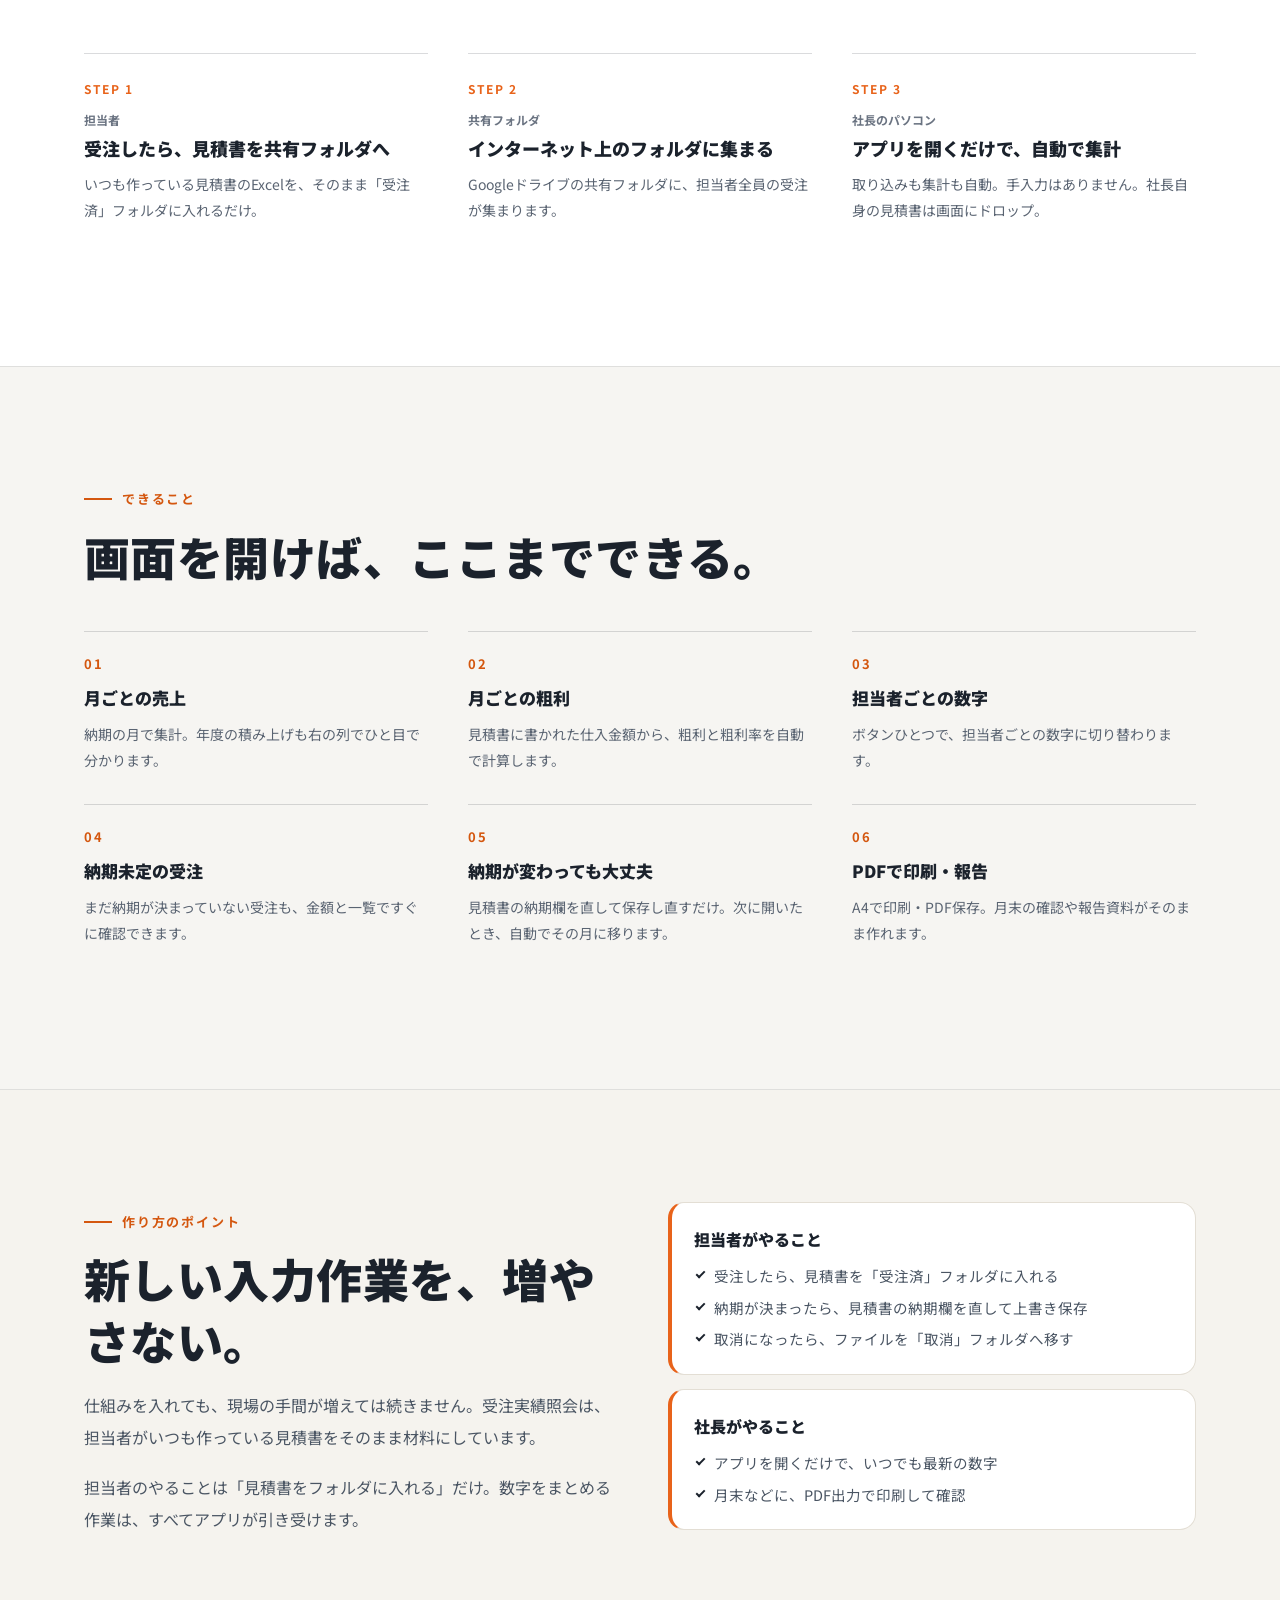
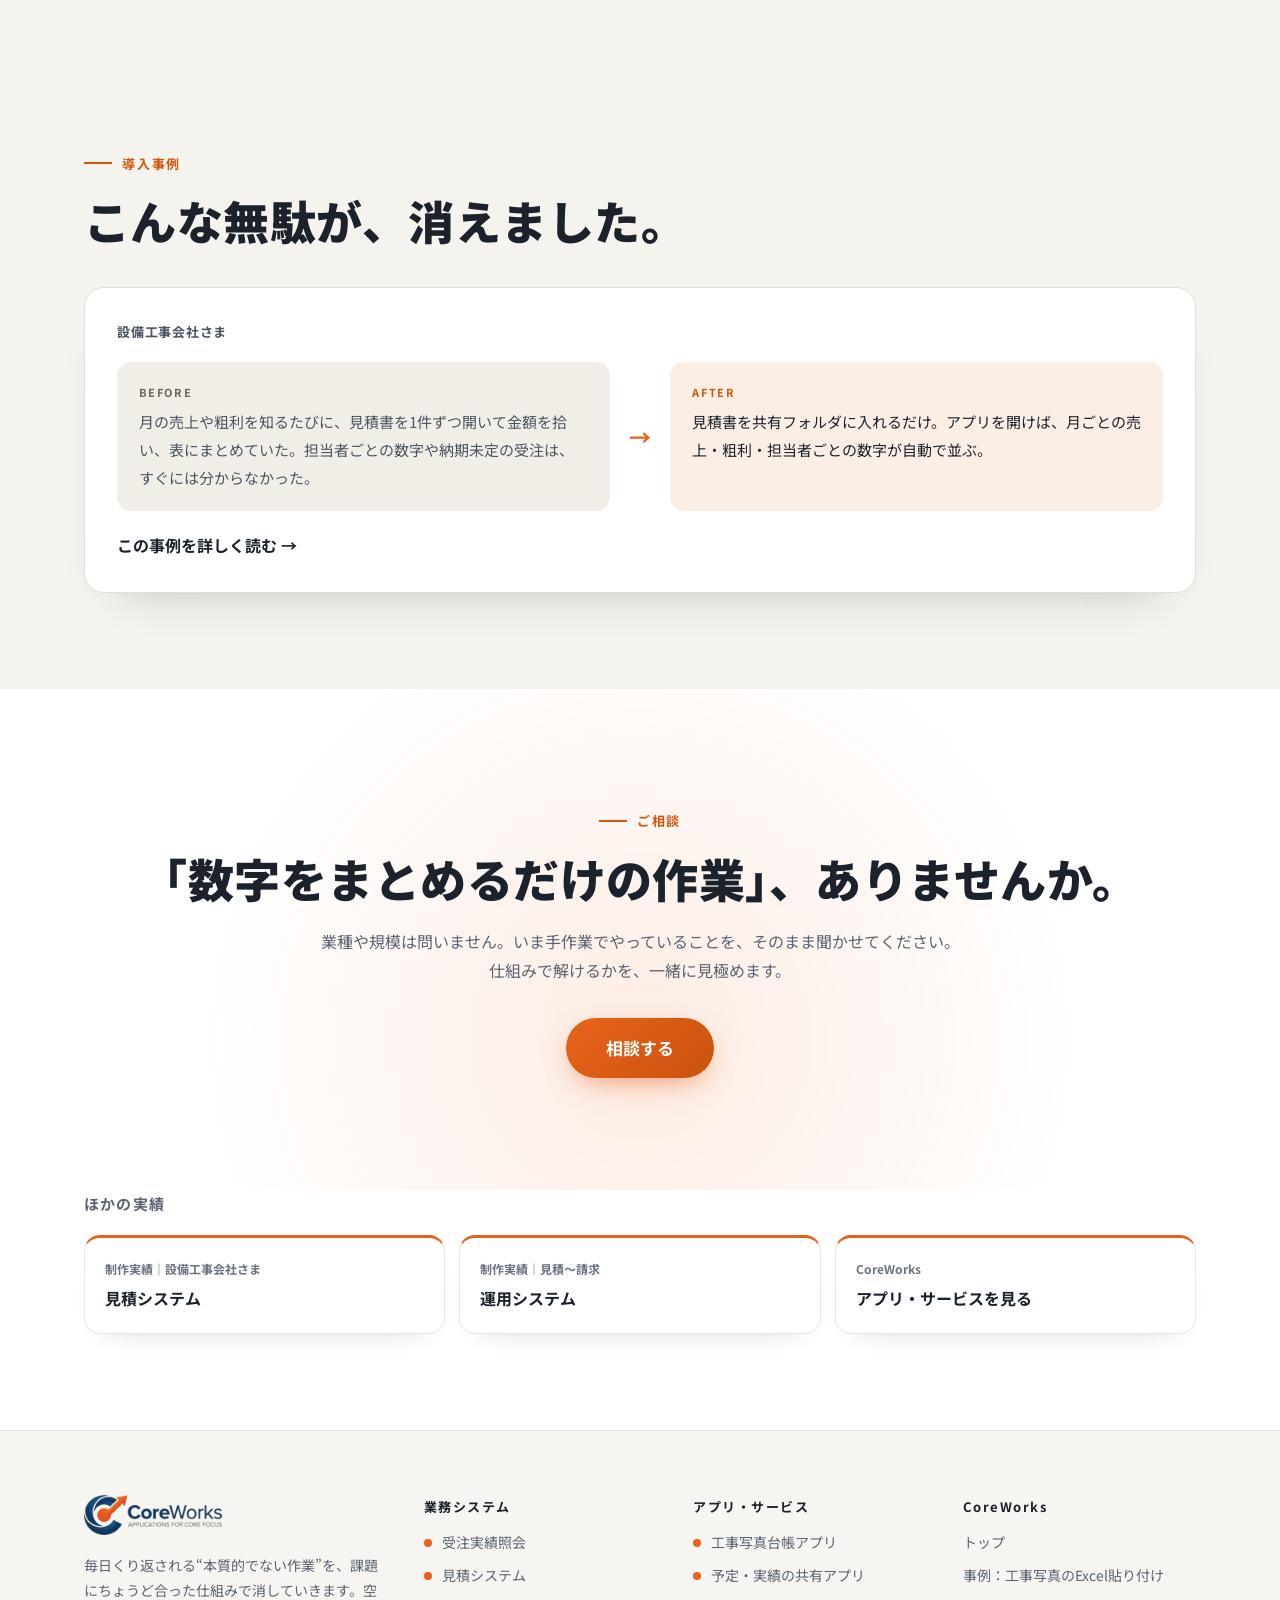
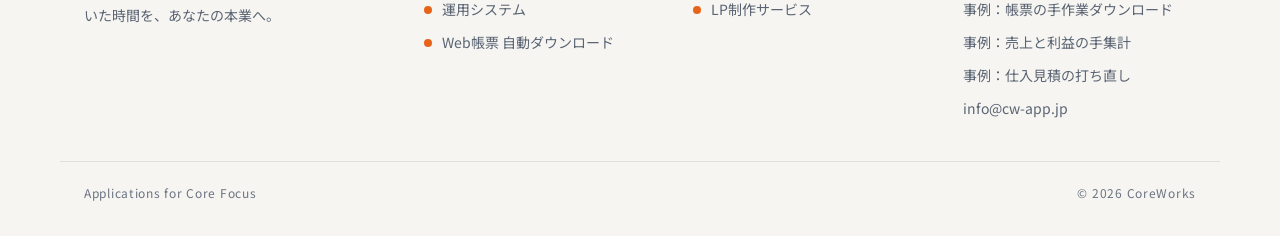
==== commit 0de8294f: "トップ：ヒーロー写真をはっきり表示、仕組み欄を困りごと起点に、導入事例欄を削除 - ヒーロー写真に白い覆いをかけず、文字の横（スマホは上）に独立して表示 - 各カードを「〜していませんか？」の困りごと" ====
--- a/juchu/index.html
+++ b/juchu/index.html
@@ -31,7 +31,6 @@
       <a href="/koji/">工事写真台帳</a>
       <a href="/schedule/">予定実績共有</a>
       <a href="/lp-service/">LP制作</a>
-      <a href="/#cases">導入事例</a>
     </nav>
     <a class="cw-btn cw-btn--sm" href="mailto:info@cw-app.jp?subject=CoreWorksへの相談">相談する</a>
     <details class="cw-menu">
@@ -45,7 +44,6 @@
         <a href="/koji/">工事写真台帳アプリ</a>
         <a href="/schedule/">予定・実績の共有アプリ</a>
         <a href="/lp-service/">LP制作サービス</a>
-        <a href="/#cases">導入事例</a>
         <a class="cw-btn" href="mailto:info@cw-app.jp?subject=CoreWorksへの相談">相談する</a>
       </nav>
     </details>
